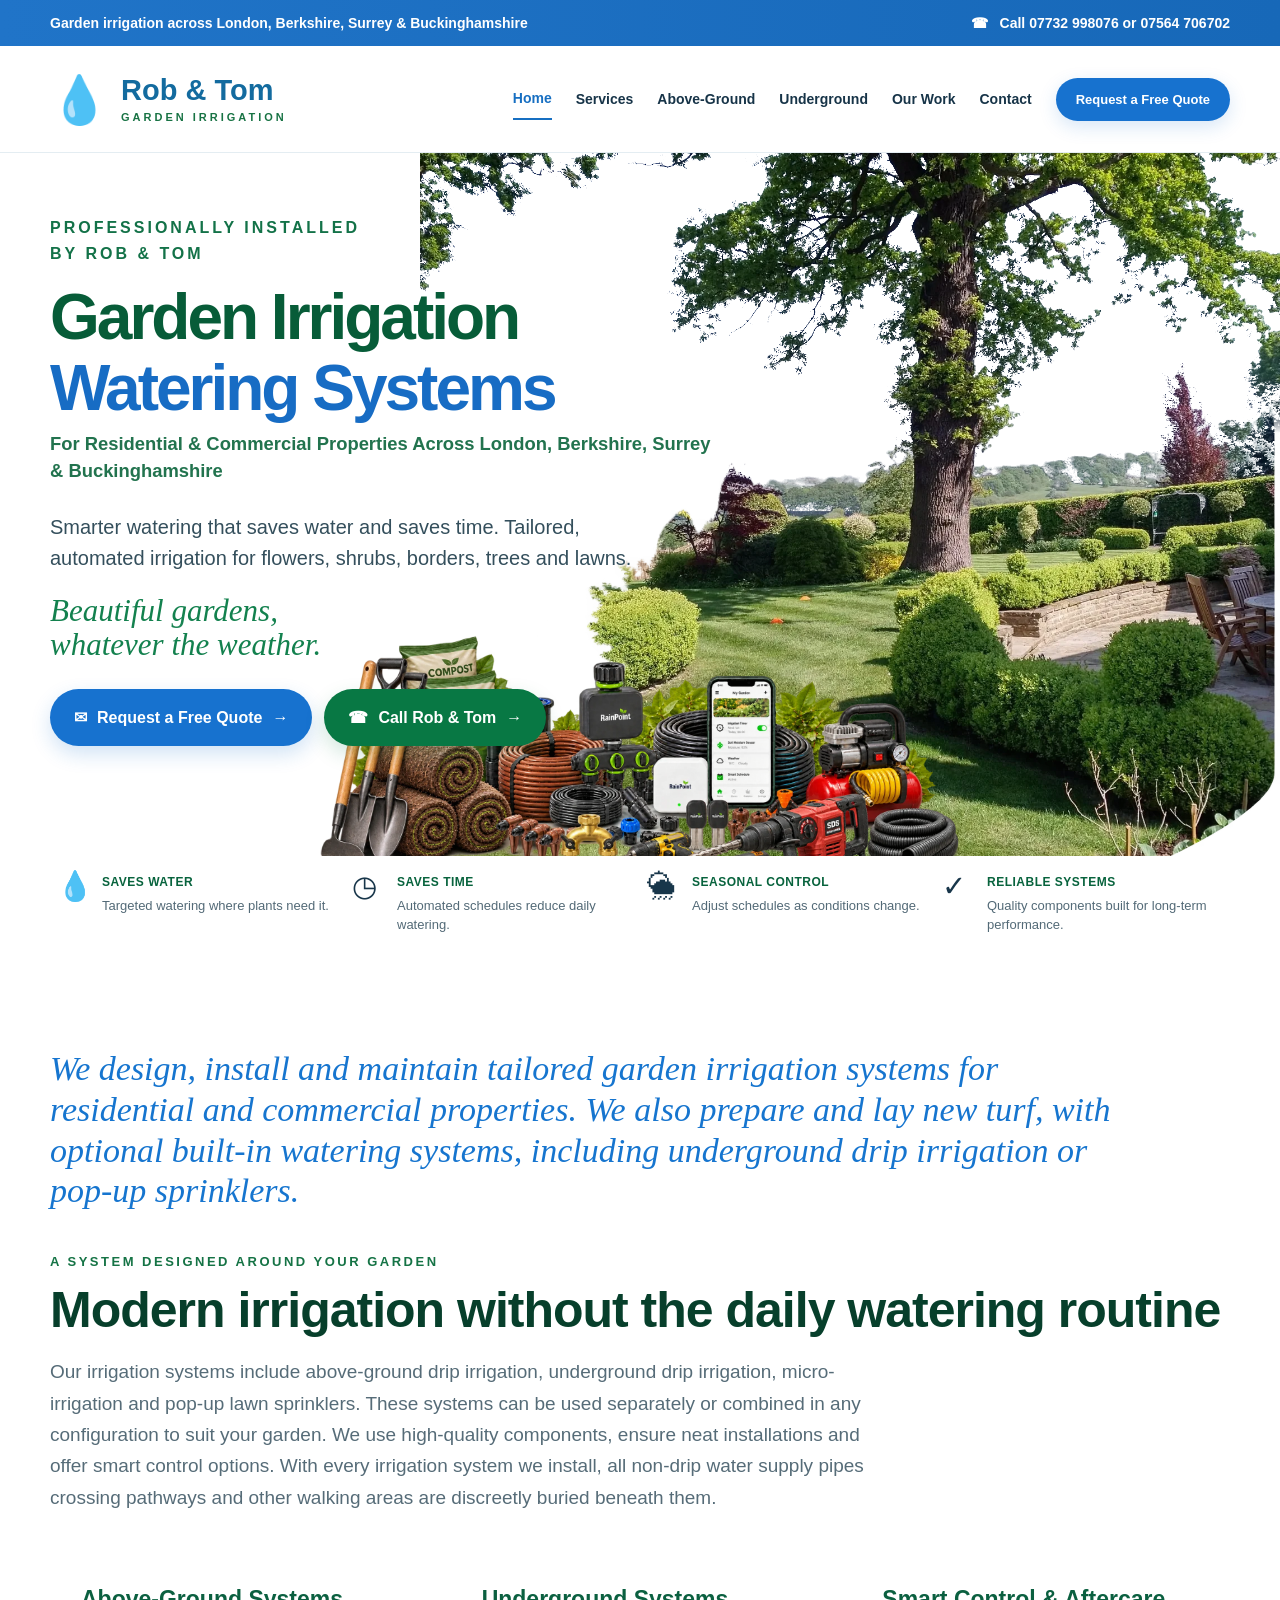
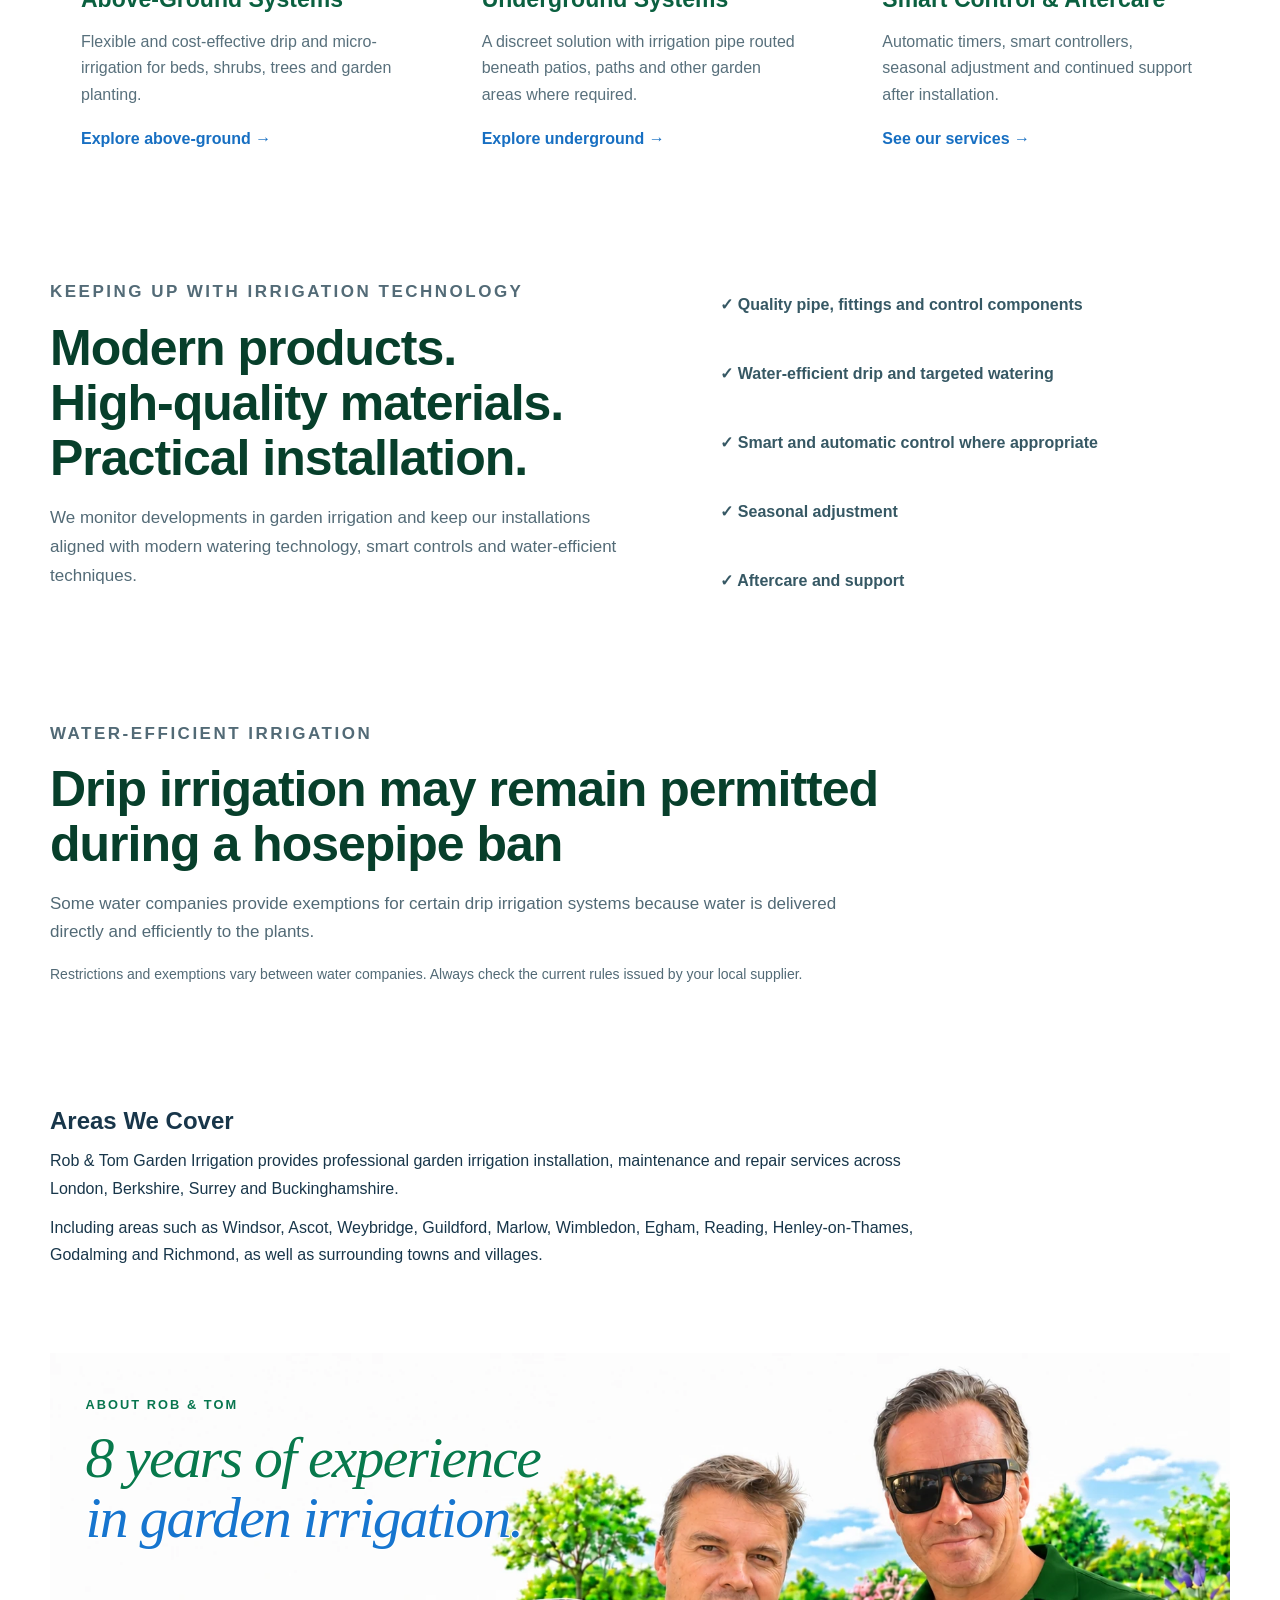
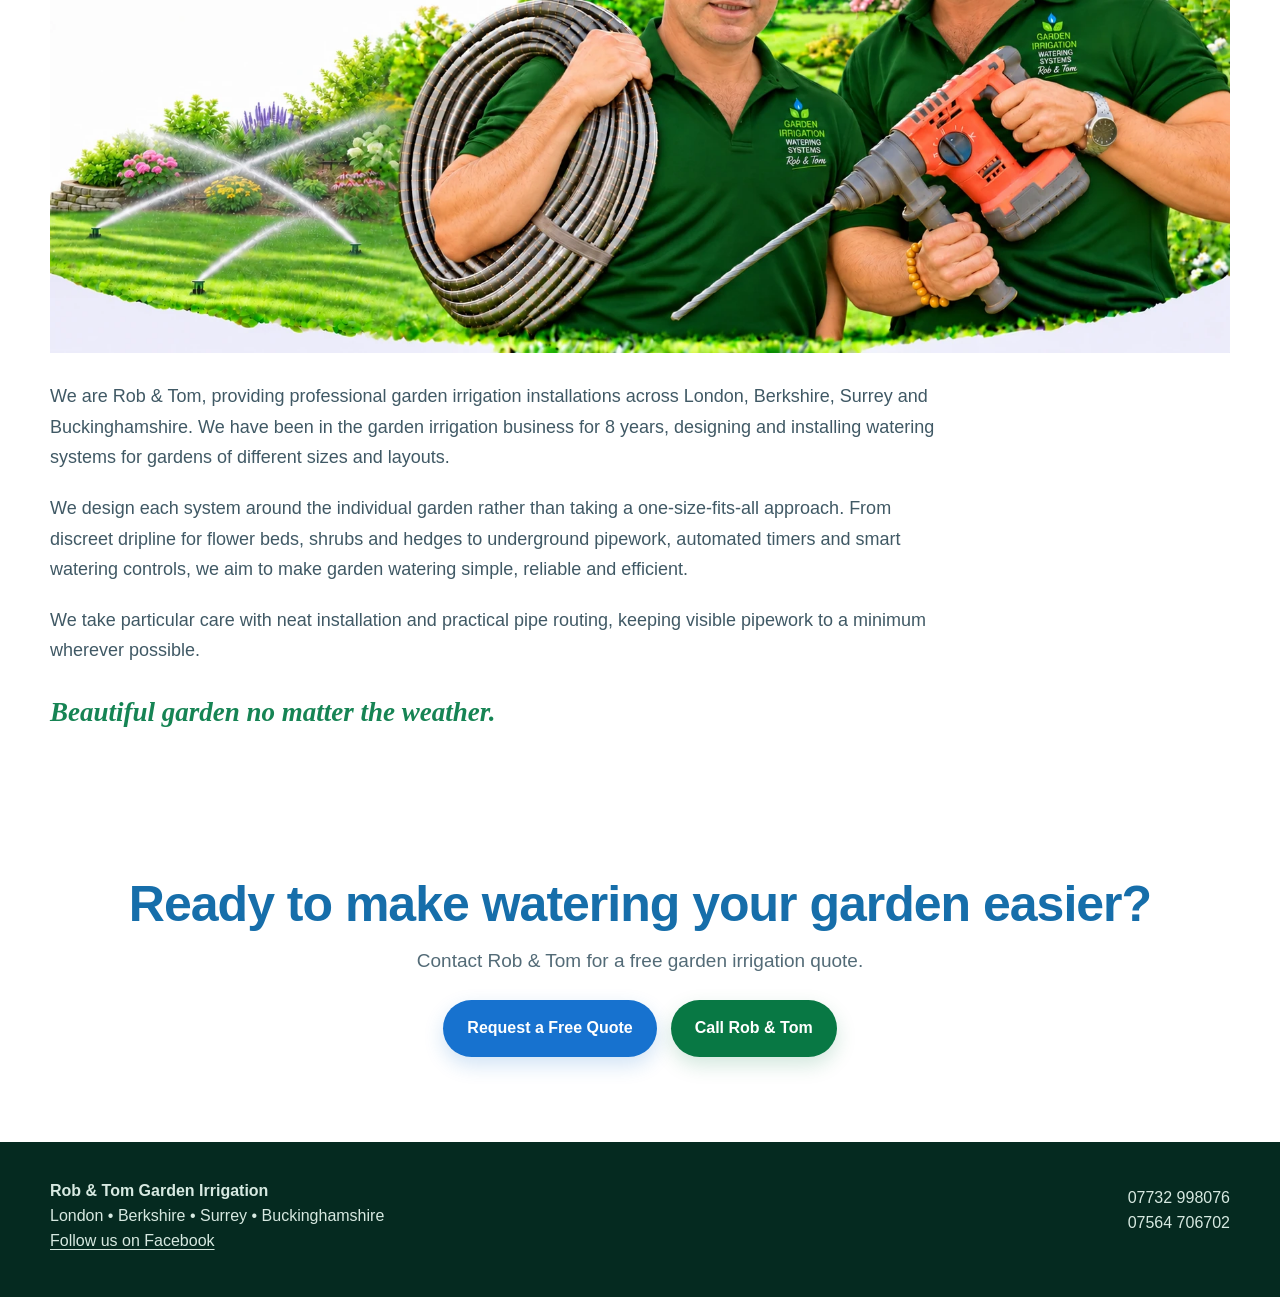
==== index.html @ c5598f93 "Replace homepage equipment with turf and tools foreground; size for mobile landscape" ====
<!doctype html>
<html lang="en">

<head>
  <meta charset="utf-8">

  <meta name="viewport"
        content="width=device-width, initial-scale=1">

  <title>
    Rob & Tom Garden Irrigation | London, Berkshire, Surrey & Buckinghamshire
  </title>

  <meta name="description"
        content="Professional garden irrigation systems installed by Rob & Tom across London, Berkshire, Surrey and Buckinghamshire.">

  <link rel="stylesheet" href="styles.css?v=2">
<style>
/* Homepage additions. */
.hero-service-area{color:#22734e;font-size:clamp(.95rem,1.65vw,1.15rem);line-height:1.5;font-weight:650;max-width:690px;margin:10px 0 20px;}
.what-we-do{margin:28px 0 35px;padding:24px 28px;border-radius:16px;background:#f1f8f5;}
.what-we-do h2{font-size:clamp(1.45rem,2.5vw,1.9rem);margin:0 0 10px;}
.what-we-do p{line-height:1.7;margin:0;max-width:850px;}
.areas-we-cover{padding:45px 0;background:#f2f8f6;}
.areas-we-cover h2{margin:0 0 12px;}
.areas-we-cover p{max-width:900px;line-height:1.7;margin:0;}
@media(max-width:700px){.hero-service-area{font-size:.96rem}.what-we-do{padding:20px}.areas-we-cover{padding:32px 0}}

/* Team illustration: match the Services and Underground heading treatment. */
.about-home .about-home-inner { max-width:1180px; }
.about-home-art { position:relative; margin-bottom:28px; }
.about-home-art > img { width:100%; height:auto; display:block; }
.about-home-art .about-home-heading { position:absolute; z-index:1; top:7%; left:3%; width:57%; margin:0; }
.about-home-art .eyebrow { display:block; font-size:clamp(.65rem,1vw,.85rem); letter-spacing:.16em; margin-bottom:12px; }
.about-home-art h2 { font-family:Georgia,'Times New Roman',serif; font-style:italic; font-weight:500; font-size:clamp(30px,4.5vw,60px); line-height:1.05; letter-spacing:-.03em; }
.about-home-art h2 span { display:block; -webkit-text-stroke:2px #fff; paint-order:stroke fill; text-shadow:0 0 3px #fff,0 0 10px #fff,0 0 20px rgba(255,255,255,.98); }
.about-home-art h2 span:nth-child(odd) { color:#08794c; }
.about-home-art h2 span:nth-child(even) { color:#1675cf; }
.about-home-art .eyebrow { text-shadow:0 0 4px #fff,0 0 10px #fff; }
@media(max-width:700px) {
  .about-home-art { margin-inline:-8px; margin-bottom:22px; }
  .about-home-art .about-home-heading { top:6%; left:3%; width:65%; }
  .about-home-art .eyebrow { font-size:clamp(.5rem,1.8vw,.7rem); letter-spacing:.12em; margin-bottom:6px; }
  .about-home-art h2 { font-size:clamp(22px,5.7vw,40px); line-height:1.03; }
  .about-home-art h2 span { -webkit-text-stroke:2px #fff; text-shadow:0 0 3px #fff,0 0 8px #fff,0 0 14px #fff; }
}
</style>
<link rel="stylesheet" href="section-cleanup.css?v=20261116">
<link rel="stylesheet" href="homepage-tree-hero.css?v=20261119-equipment">
</head>


<body>


<!-- TOP CONTACT BAR -->

<div class="topbar">
  <div class="wrap topbar-inner">

    <span>
      Garden irrigation across London, Berkshire, Surrey &amp; Buckinghamshire
    </span>

    <span>
      ☎ &nbsp; Call 07732 998076 or 07564 706702
    </span>

  </div>
</div>



<!-- HEADER / NAVIGATION -->

<header class="site-header">

  <div class="wrap nav">

    <a class="brand" href="index.html">

      <span class="brand-drop">💧</span>

      <span class="brand-text">
        <strong>Rob &amp; Tom</strong>
        <small>GARDEN IRRIGATION</small>
      </span>

    </a>


    <nav class="main-nav">

      <button class="menu-btn"
              aria-label="Open menu"
              aria-expanded="false">
        ☰
      </button>


      <ul class="nav-links">

        <li>
          <a class="active" href="index.html">
            Home
          </a>
        </li>

        <li>
          <a href="services.html">
            Services
          </a>
        </li>

        <li>
          <a href="above-ground.html">
            Above-Ground
          </a>
        </li>

        <li>
          <a href="underground.html">
            Underground
          </a>
        </li>

        <li>
          <a href="our-work.html">
  Our Work
</a>
        </li>

        <li>
          <a href="contact.html">
            Contact
          </a>
        </li>

      </ul>

    </nav>


    <a class="btn header-quote"
       href="contact.html">
      Request a Free Quote
    </a>

  </div>

</header>



<main>


<!-- NEW HOMEPAGE HERO -->

<section class="hero">


  

  <div class="wrap hero-layout">


    <!-- HERO TEXT -->

    <div class="hero-content">

      <p class="eyebrow">
        PROFESSIONALLY INSTALLED<br>
        BY ROB &amp; TOM
      </p>


      <h1>
        <span class="hero-green">
          Garden Irrigation
        </span>

        <span class="hero-blue">
          Watering Systems
        </span>
      </h1>


      <p class="hero-service-area">For Residential &amp; Commercial Properties Across London, Berkshire, Surrey &amp; Buckinghamshire</p>

      <p class="hero-description">
        Smarter watering that saves water and saves time.
        Tailored, automated irrigation for flowers, shrubs,
        borders, trees and lawns.
      </p>


      <p class="hero-script">
        Beautiful gardens,<br class="mobile-break">
        whatever the weather.
      </p>


      <div class="hero-actions">

        <a class="btn btn-primary"
           href="contact.html">

          <span>✉</span>
          Request a Free Quote
          <span>→</span>

        </a>


        <a class="btn btn-call"
           href="tel:+447732998076">

          <span>☎</span>
          Call Rob &amp; Tom
          <span>→</span>

        </a>

      </div>

    </div>






  </div>



  <div class="hero-garden" aria-hidden="true"></div>

  <div class="hero-equipment" aria-hidden="true">
    <img src="images/homepage-equipment-turf-tools-v1.webp" width="1800" height="720" alt="" decoding="async">
  </div>

  <!-- BENEFITS -->

  <div class="wrap benefits-panel">


    <div class="benefit">

      <div class="benefit-icon">
        💧
      </div>

      <div>
        <strong>SAVES WATER</strong>
        <p>
          Targeted watering where plants need it.
        </p>
      </div>

    </div>



    <div class="benefit">

      <div class="benefit-icon">
        ◷
      </div>

      <div>
        <strong>SAVES TIME</strong>
        <p>
          Automated schedules reduce daily watering.
        </p>
      </div>

    </div>



    <div class="benefit">

      <div class="benefit-icon">
        🌦
      </div>

      <div>
        <strong>SEASONAL CONTROL</strong>
        <p>
          Adjust schedules as conditions change.
        </p>
      </div>

    </div>



    <div class="benefit">

      <div class="benefit-icon">
        ✓
      </div>

      <div>
        <strong>RELIABLE SYSTEMS</strong>
        <p>
          Quality components built for long-term performance.
        </p>
      </div>

    </div>


  </div>

</section>



<!-- INTRODUCTION -->

<section class="intro-section">

  <div class="wrap">
    <p class="intro-statement">We design, install and maintain tailored garden irrigation systems for residential and commercial properties. We also prepare and lay new turf, with optional built-in watering systems, including underground drip irrigation or pop-up sprinklers.</p>

    <p class="section-label">
      A SYSTEM DESIGNED AROUND YOUR GARDEN
    </p>

    <h2>
      Modern irrigation without the daily watering routine
    </h2>

    <p class="section-lead">Our irrigation systems include above-ground drip irrigation, underground drip irrigation, micro-irrigation and pop-up lawn sprinklers. These systems can be used separately or combined in any configuration to suit your garden. We use high-quality components, ensure neat installations and offer smart control options. With every irrigation system we install, all non-drip water supply pipes crossing pathways and other walking areas are discreetly buried beneath them.</p>

    <div class="service-cards">


      <article class="service-card">

        <h3>
          Above-Ground Systems
        </h3>

        <p>
          Flexible and cost-effective drip and
          micro-irrigation for beds, shrubs, trees
          and garden planting.
        </p>

        <a href="above-ground.html">
          Explore above-ground →
        </a>

      </article>



      <article class="service-card">

        <h3>
          Underground Systems
        </h3>

        <p>
          A discreet solution with irrigation pipe
          routed beneath patios, paths and other
          garden areas where required.
        </p>

        <a href="underground.html">
          Explore underground →
        </a>

      </article>



      <article class="service-card">

        <h3>
          Smart Control &amp; Aftercare
        </h3>

        <p>
          Automatic timers, smart controllers,
          seasonal adjustment and continued support
          after installation.
        </p>

        <a href="services.html">
          See our services →
        </a>

      </article>

    </div>

  </div>

</section>



<!-- TECHNOLOGY SECTION -->

<section class="technology-section">

  <div class="wrap technology-grid">


    <div>

      <p class="section-label">
        KEEPING UP WITH IRRIGATION TECHNOLOGY
      </p>

      <h2>
        Modern products.<br>
        High-quality materials.<br>
        Practical installation.
      </h2>

      <p>
        We monitor developments in garden irrigation
        and keep our installations aligned with modern
        watering technology, smart controls and
        water-efficient techniques.
      </p>

    </div>



    <ul class="feature-list">

      <li>
        ✓ Quality pipe, fittings and control components
      </li>

      <li>
        ✓ Water-efficient drip and targeted watering
      </li>

      <li>
        ✓ Smart and automatic control where appropriate
      </li>

      <li>
        ✓ Seasonal adjustment
      </li>

      <li>
        ✓ Aftercare and support
      </li>

    </ul>


  </div>

</section>



<!-- HOSEPIPE BAN -->

<section class="hosepipe-section">

  <div class="wrap hosepipe-box">

    <div>

      <p class="section-label">
        WATER-EFFICIENT IRRIGATION
      </p>

      <h2>
        Drip irrigation may remain permitted during
        a hosepipe ban
      </h2>

      <p>
        Some water companies provide exemptions for
        certain drip irrigation systems because water
        is delivered directly and efficiently to the
        plants.
      </p>

      <p class="small-note">
        Restrictions and exemptions vary between water
        companies. Always check the current rules issued
        by your local supplier.
      </p>

    </div>

  </div>

</section>

<section class="areas-we-cover" aria-labelledby="areas-title">
  <div class="wrap">
    <h2 id="areas-title">Areas We Cover</h2>
    <p>Rob &amp; Tom Garden Irrigation provides professional garden irrigation installation, maintenance and repair services across London, Berkshire, Surrey and Buckinghamshire.</p>
    <p>Including areas such as Windsor, Ascot, Weybridge, Guildford, Marlow, Wimbledon, Egham, Reading, Henley-on-Thames, Godalming and Richmond, as well as surrounding towns and villages.</p>
  </div>
</section>

<!-- ABOUT ROB & TOM -->

<section class="about-home">
  <div class="wrap about-home-inner">

    <div class="about-home-art">
      <img src="images/rob-tom-about.webp" width="1758" height="894"
           alt="Illustration of Rob and Tom with garden irrigation pipe and tools"
           loading="lazy" decoding="async">
      <div class="about-home-heading">
        <span class="eyebrow">ABOUT ROB &amp; TOM</span>
        <h2><span>8 years of experience</span> <span>in garden irrigation.</span></h2>
      </div>
    </div>

    <div class="about-home-text">
      <p>
        We are Rob &amp; Tom, providing professional garden irrigation
        installations across London, Berkshire, Surrey and Buckinghamshire. We have been
        in the garden irrigation business for 8 years, designing and
        installing watering systems for gardens of different sizes
        and layouts.
      </p>

      <p>
        We design each system around the individual garden rather than
        taking a one-size-fits-all approach. From discreet dripline for
        flower beds, shrubs and hedges to underground pipework,
        automated timers and smart watering controls, we aim to make
        garden watering simple, reliable and efficient.
      </p>

      <p>
        We take particular care with neat installation and practical
        pipe routing, keeping visible pipework to a minimum wherever
        possible.
      </p>

      <strong class="about-home-tagline">
        Beautiful garden no matter the weather.
      </strong>
    </div>

  </div>
</section>



<!-- FINAL CTA -->

<section class="final-cta">

  <div class="wrap">

    <h2>
      Ready to make watering your garden easier?
    </h2>

    <p>
      Contact Rob &amp; Tom for a free garden irrigation quote.
    </p>


    <div class="final-actions">

      <a class="btn btn-primary"
         href="contact.html">
        Request a Free Quote
      </a>

      <a class="btn btn-call"
         href="tel:+447732998076">
        Call Rob &amp; Tom
      </a>

    </div>

  </div>

</section>


</main>



<!-- FOOTER -->

<footer>

  <div class="wrap footer-inner">

    <div>
      <strong>
        Rob &amp; Tom Garden Irrigation
      </strong>

      <p>
        London • Berkshire • Surrey • Buckinghamshire
      </p>
<p><a class="footer-social-link" href="https://www.facebook.com/profile.php?id=61596639961251" target="_blank" rel="noopener noreferrer">Follow us on Facebook</a></p>
    </div>


    <div>
      <p>
        07732 998076
      </p>

      <p>
        07564 706702
      </p>
    </div>

  </div>

</footer>



<!-- MOBILE MENU -->

<script>

  const menuButton =
    document.querySelector(".menu-btn");

  const navLinks =
    document.querySelector(".nav-links");


  if (menuButton && navLinks) {

    menuButton.addEventListener("click", function () {

      navLinks.classList.toggle("open");

      const expanded =
        menuButton.getAttribute("aria-expanded") === "true";

      menuButton.setAttribute(
        "aria-expanded",
        String(!expanded)
      );

    });

  }

</script>


</body>
  </html>
---- styles.css ----
/* =========================================================
   ROB & TOM GARDEN IRRIGATION
   Homepage styles
   Matched to the new index.html
   ========================================================= */


/* ---------- BASIC RESET ---------- */

* {
  box-sizing: border-box;
}

html {
  scroll-behavior: smooth;
}

body {
  margin: 0;
  font-family: Arial, Helvetica, sans-serif;
  color: #18364a;
  background: #ffffff;
}

img {
  display: block;
  max-width: 100%;
}

a {
  color: inherit;
  text-decoration: none;
}

.wrap {
  width: min(1180px, calc(100% - 40px));
  margin: 0 auto;
}


/* =========================================================
   TOP BAR
   ========================================================= */

.topbar {
  background: linear-gradient(90deg, #2074c8, #1768b8);
  color: #ffffff;
}

.topbar-inner {
  min-height: 46px;
  display: flex;
  justify-content: space-between;
  align-items: center;
  gap: 24px;
  font-size: 14px;
  font-weight: 600;
}


/* =========================================================
   HEADER
   ========================================================= */

.site-header {
  position: relative;
  z-index: 50;
  background: rgba(255, 255, 255, 0.98);
  border-bottom: 1px solid #e4edf2;
}

.nav {
  min-height: 106px;
  display: flex;
  align-items: center;
  gap: 24px;
}

.brand {
  display: flex;
  align-items: center;
  gap: 12px;
  flex-shrink: 0;
}

.brand-drop {
  font-size: 47px;
  line-height: 1;
}

.brand-text {
  display: flex;
  flex-direction: column;
}

.brand-text strong {
  color: #136b9f;
  font-size: 29px;
  line-height: 1;
}

.brand-text small {
  margin-top: 6px;
  color: #187344;
  font-size: 11px;
  font-weight: 800;
  letter-spacing: 3px;
}

.main-nav {
  margin-left: auto;
}

.nav-links {
  display: flex;
  align-items: center;
  gap: 24px;
  list-style: none;
  margin: 0;
  padding: 0;
}

.nav-links a {
  display: block;
  padding: 12px 0;
  color: #173448;
  font-size: 14px;
  font-weight: 600;
}

.nav-links a:hover,
.nav-links a.active {
  color: #176fc2;
}

.nav-links a.active {
  border-bottom: 2px solid #176fc2;
}

.menu-btn {
  display: none;
  border: 0;
  padding: 8px;
  background: transparent;
  color: #166ca0;
  font-size: 32px;
  cursor: pointer;
}


/* =========================================================
   BUTTONS
   ========================================================= */

.btn {
  display: inline-flex;
  align-items: center;
  justify-content: center;
  gap: 10px;

  border-radius: 999px;

  font-weight: 800;
  text-align: center;

  transition:
    transform 0.18s ease,
    box-shadow 0.18s ease;
}

.btn:hover {
  transform: translateY(-1px);
}

.header-quote {
  flex-shrink: 0;
  padding: 14px 20px;

  background: #1772cf;
  color: white;

  font-size: 13px;

  box-shadow: 0 6px 18px rgba(23, 114, 207, 0.17);
}

.btn-primary {
  min-height: 57px;
  padding: 0 24px;

  background: #1772cf;
  color: #ffffff;

  font-size: 16px;

  box-shadow: 0 8px 20px rgba(23, 114, 207, 0.2);
}

.btn-call {
  min-height: 57px;
  padding: 0 24px;

  background: #087844;
  color: #ffffff;

  font-size: 16px;

  box-shadow: 0 8px 20px rgba(8, 120, 68, 0.18);
}


/* =========================================================
   HERO
   ========================================================= */

.hero {
  position: relative;
  overflow: hidden;

  min-height: 720px;

  background: #ffffff;
}


/*
   Garden image.

   The page still works before hero-garden.png is uploaded.
   Until then you will simply see the light fallback background.
*/

   .hero-equipment {
  position: absolute;
  left: 3%;
  bottom: 18px;
  width: min(42vw, 620px);
  height: auto;
  z-index: 4;
  object-fit: contain;
  pointer-events: none;
}
.hero-garden {
  position: absolute;

  top: 0;
  right: 0;
  bottom: 0;
  left: 41%;

  z-index: 0;

  background-color: #edf7f1;

  background-image:
    linear-gradient(
      90deg,
      #ffffff 0%,
      rgba(255,255,255,0.97) 6%,
      rgba(255,255,255,0.78) 18%,
      rgba(255,255,255,0.28) 35%,
      rgba(255,255,255,0) 54%
    ),
    url("%20hero-garden.png");
  background-size: cover;
  background-position: center;
  background-repeat: no-repeat;
}


/*
   A soft white fade behind the text.
   This keeps the words readable without making
   the garden look like a rectangular photograph.
*/

.hero::after {
  content: "";

  position: absolute;
  inset: 0;

  z-index: 1;

  pointer-events: none;

  background:
    linear-gradient(
      90deg,
      #ffffff 0%,
      #ffffff 34%,
      rgba(255,255,255,0.94) 42%,
      rgba(255,255,255,0.56) 53%,
      rgba(255,255,255,0) 69%
    );
}

.hero-layout {
  position: relative;
  z-index: 3;

  min-height: 625px;

  display: flex;
  align-items: flex-start;

  padding-top: 62px;
  padding-bottom: 165px;
}

.hero-content {
  width: 56%;
  max-width: 675px;
}

.eyebrow {
  margin: 0 0 20px;

  color: #137248;

  font-size: 16px;
  line-height: 1.6;
  font-weight: 800;

  letter-spacing: 3px;
}

.hero h1 {
  margin: 0;

  font-size: clamp(52px, 5vw, 76px);
  line-height: 0.98;

  letter-spacing: -3px;
}

.hero h1 span {
  display: block;
}

.hero-green {
  color: #075c38;
}

.hero-blue {
  margin-top: 8px;
  color: #176cc4;
}

.hero-description {
  max-width: 590px;

  margin: 27px 0 0;

  color: #345367;

  font-size: 20px;
  line-height: 1.55;
}

.hero-script {
  margin: 20px 0 0;

  color: #13814e;

  font-family: Georgia, "Times New Roman", serif;
  font-style: italic;

  font-size: 31px;
  line-height: 1.1;
}

.hero-actions {
  display: flex;
  flex-wrap: wrap;

  gap: 12px;

  margin-top: 27px;
}


/* =========================================================
   IRRIGATION EQUIPMENT
   ========================================================= */

/*
   The index already contains the correct image position.

   It is deliberately hidden until we add the real
   hero-equipment.png file in the next step.

   This prevents a broken-image symbol appearing now.
*/

.hero-equipment {
    display: block;
    position: absolute;
    z-index: 4;
    left: 3%;
    bottom: 18px;
    width: min(42vw, 620px);
}

.hero-equipment img {
    display: block;
    width: 100%;
    height: auto;
}


/* =========================================================
   BENEFITS PANEL
   ========================================================= */

.benefits-panel {
  position: absolute;

  z-index: 8;

  left: 50%;
  bottom: 24px;

  transform: translateX(-50%);

  display: grid;
  grid-template-columns: repeat(4, 1fr);

  background: rgba(255, 255, 255, 0.97);

  border: 1px solid rgba(215, 229, 236, 0.95);
  border-radius: 23px;

  box-shadow: 0 15px 42px rgba(29, 65, 79, 0.15);

  padding: 22px 15px;
}

.benefit {
  display: flex;
  align-items: flex-start;
  gap: 12px;

  min-width: 0;

  padding: 9px 18px;

  border-right: 1px solid #dce8ed;
}

.benefit:last-child {
  border-right: none;
}

.benefit-icon {
  flex-shrink: 0;

  width: 38px;

  font-size: 29px;
  line-height: 1;
}

.benefit strong {
  color: #08633d;

  font-size: 12px;

  letter-spacing: 0.5px;
}

.benefit p {
  margin: 7px 0 0;

  color: #536a77;

  font-size: 13px;
  line-height: 1.45;
}


/* =========================================================
   INTRO SECTION
   ========================================================= */

.intro-section {
  padding: 90px 0;
}

.section-label {
  margin: 0;

  color: #157345;

  font-size: 13px;
  font-weight: 800;

  letter-spacing: 2.5px;
}

.intro-section h2,
.technology-section h2,
.hosepipe-section h2,
.final-cta h2 {
  margin: 14px 0 18px;

  color: #073f2b;

  font-size: clamp(35px, 4vw, 50px);
  line-height: 1.1;

  letter-spacing: -1px;
}

.section-lead {
  max-width: 850px;

  margin: 0;

  color: #566c78;

  font-size: 19px;
  line-height: 1.65;
}


/* =========================================================
   SERVICE CARDS
   ========================================================= */

.service-cards {
  display: grid;
  grid-template-columns: repeat(3, 1fr);

  gap: 22px;

  margin-top: 42px;
}

.service-card {
  padding: 30px;

  background: #f5fafb;

  border: 1px solid #e1ecef;
  border-radius: 21px;
}

.service-card h3 {
  margin: 0 0 16px;

  color: #0b6040;

  font-size: 23px;
}

.service-card p {
  margin: 0;

  color: #58707c;

  font-size: 16px;
  line-height: 1.65;
}

.service-card a {
  display: inline-block;

  margin-top: 22px;

  color: #176fc2;

  font-weight: 800;
}


/* =========================================================
   TECHNOLOGY SECTION
   ========================================================= */

.technology-section {
  padding: 90px 0;

  background: #eef8f4;
}

.technology-grid {
  display: grid;
  grid-template-columns: 1.05fr 0.95fr;

  gap: 65px;

  align-items: center;
}

.technology-section p {
  color: #536b77;

  font-size: 17px;
  line-height: 1.7;
}

.feature-list {
  display: grid;
  gap: 14px;

  list-style: none;

  margin: 0;
  padding: 0;
}

.feature-list li {
  padding: 18px 20px;

  background: #ffffff;

  border-radius: 15px;

  color: #365864;

  font-weight: 700;

  box-shadow: 0 6px 20px rgba(26, 68, 74, 0.06);
}


/* =========================================================
   HOSEPIPE SECTION
   ========================================================= */

.hosepipe-section {
  padding: 82px 0;
}

.hosepipe-box {
  padding: 52px;

  background:
    linear-gradient(
      135deg,
      #e9f7ff,
      #f1fbf5
    );

  border-radius: 27px;
}

.hosepipe-box > div {
  max-width: 830px;
}

.hosepipe-box p {
  color: #526a76;

  font-size: 17px;
  line-height: 1.65;
}

.small-note {
  font-size: 14px !important;
}


/* =========================================================
   FINAL CTA
   ========================================================= */

.final-cta {
  padding: 85px 0;

  background: #073d2a;

  color: #ffffff;

  text-align: center;
}

.final-cta h2 {
  color: #ffffff;
}

.final-cta p {
  margin: 0;

  color: #d6e9e0;

  font-size: 19px;
}

.final-actions {
  display: flex;
  justify-content: center;
  flex-wrap: wrap;

  gap: 14px;

  margin-top: 28px;
}


/* =========================================================
   FOOTER
   ========================================================= */

footer {
  padding: 40px 0;

  background: #052a20;

  color: #d7e9e1;
}

.footer-inner {
  display: flex;
  justify-content: space-between;

  gap: 30px;
}

footer p {
  margin: 7px 0;
}

footer .footer-social-link {
  text-decoration: underline;
  text-underline-offset: 3px;
}

footer .footer-social-link:focus-visible {
  outline: 2px solid currentColor;
  outline-offset: 3px;
}


/* =========================================================
   TABLET / MOBILE
   ========================================================= */

@media (max-width: 900px) {

  .wrap {
    width: calc(100% - 30px);
  }


  /* HEADER */

  .topbar {
    display: none;
  }

  .nav {
    min-height: 104px;
  }

  .brand-drop {
    font-size: 42px;
  }

  .brand-text strong {
    font-size: 26px;
  }

  .brand-text small {
    font-size: 9px;
    letter-spacing: 2.5px;
  }

  .header-quote {
    display: none;
  }

  .menu-btn {
    display: block;
  }

  .main-nav {
    margin-left: auto;
  }

  .nav-links {
    display: none;

    position: absolute;

    top: 104px;
    left: 0;
    right: 0;

    z-index: 100;

    flex-direction: column;
    align-items: stretch;

    gap: 0;

    padding: 15px 24px 25px;

    background: #ffffff;

    border-top: 1px solid #e8eef1;

    box-shadow: 0 12px 25px rgba(18, 52, 66, 0.12);
  }

  .nav-links.open {
    display: flex;
  }

  .nav-links a {
    padding: 14px 4px;

    font-size: 17px;

    border-bottom: 1px solid #edf2f4;
  }


  /* =======================================================
     MOBILE HERO

     Important:
     hero-garden stays ABSOLUTE.

     Therefore it cannot jump above the text even though
     the garden div comes before the text in index.html.
     ======================================================= */

  .hero {
    min-height: 900px;

    background: #ffffff;
  }

  .hero-garden {
    position: absolute;

    top: 400px;
    right: 0;
    bottom: 0;
    left: 0;

    min-height: 500px;

    background-image:
      linear-gradient(
        180deg,
        #ffffff 0%,
        rgba(255,255,255,0.94) 8%,
        rgba(255,255,255,0.58) 20%,
        rgba(255,255,255,0.08) 42%,
        rgba(255,255,255,0) 58%
      ),
      url("%20hero-garden.png");

    background-size: cover;
    background-position: center;
  }

  .hero::after {
    background:
      linear-gradient(
        180deg,
        #ffffff 0%,
        #ffffff 42%,
        rgba(255,255,255,0.96) 48%,
        rgba(255,255,255,0.48) 61%,
        rgba(255,255,255,0) 75%
      );
  }

  .hero-layout {
    min-height: 760px;

    display: block;

    padding-top: 45px;
    padding-bottom: 240px;
  }

  .hero-content {
    width: 100%;
    max-width: 640px;
  }

  .eyebrow {
    margin-bottom: 18px;

    font-size: 14px;
    line-height: 1.55;

    letter-spacing: 2.4px;
  }

  .hero h1 {
    max-width: 650px;

    font-size: clamp(48px, 10vw, 67px);

    line-height: 0.98;

    letter-spacing: -2px;
  }

  .hero-blue {
    margin-top: 8px;
  }

  .hero-description {
    max-width: 610px;

    margin-top: 24px;

    font-size: 19px;
    line-height: 1.55;
  }

  .hero-script {
    margin-top: 20px;

    font-size: 32px;
  }

  .hero-actions {
    display: grid;
    grid-template-columns: 1fr 1fr;

    max-width: 610px;

    gap: 11px;

    margin-top: 26px;
  }

  .hero-actions .btn {
    min-height: 58px;

    padding-left: 16px;
    padding-right: 16px;

    font-size: 15px;
  }


  /* BENEFITS */

  .benefits-panel {
    bottom: 18px;

    grid-template-columns: 1fr 1fr;

    padding: 15px;

    border-radius: 20px;
  }

  .benefit {
    padding: 15px 12px;

    border-right: none;
    border-bottom: 1px solid #e0e9ed;
  }

  .benefit:nth-child(odd) {
    border-right: 1px solid #e0e9ed;
  }

  .benefit:nth-last-child(-n + 2) {
    border-bottom: none;
  }


  /* LOWER PAGE */

  .service-cards {
    grid-template-columns: 1fr;
  }

  .technology-grid {
    grid-template-columns: 1fr;

    gap: 35px;
  }

  .footer-inner {
    flex-direction: column;
  }
}


/* =========================================================
   SMALL PHONES
   ========================================================= */

@media (max-width: 560px) {

  .wrap {
    width: calc(100% - 28px);
  }


  /* HEADER */

  .nav {
    min-height: 98px;
  }

  .brand {
    gap: 8px;
  }

  .brand-drop {
    font-size: 38px;
  }

  .brand-text strong {
    font-size: 24px;
  }

  .brand-text small {
    margin-top: 5px;

    font-size: 8px;
    letter-spacing: 2.2px;
  }

  .menu-btn {
    font-size: 30px;
  }

  .nav-links {
    top: 98px;
  }


  /* HERO */

  .hero {
    min-height: 1030px;
  }

  .hero-garden {
    top: 570px;

    min-height: 460px;

    background-position: 60% center;
  }

  .hero::after {
    background:
      linear-gradient(
        180deg,
        #ffffff 0%,
        #ffffff 52%,
        rgba(255,255,255,0.9) 58%,
        rgba(255,255,255,0.36) 70%,
        rgba(255,255,255,0) 82%
      );
  }

  .hero-layout {
    min-height: 860px;

    padding-top: 38px;
    padding-bottom: 270px;
  }

  .eyebrow {
    font-size: 13px;

    letter-spacing: 2px;
  }

  .hero h1 {
    font-size: clamp(43px, 12vw, 56px);

    letter-spacing: -1.8px;
  }

  .hero-description {
    margin-top: 22px;

    font-size: 18px;
    line-height: 1.55;
  }

  .hero-script {
    margin-top: 19px;

    font-size: 30px;
  }

  .hero-actions {
    grid-template-columns: 1fr;

    gap: 10px;

    margin-top: 24px;
  }

  .hero-actions .btn {
    width: 100%;

    min-height: 59px;

    font-size: 16px;
  }


  /* BENEFITS */

  .benefits-panel {
    bottom: 14px;

    grid-template-columns: 1fr 1fr;

    padding: 10px;
  }

  .benefit {
    display: block;

    padding: 12px 9px;
  }

  .benefit-icon {
    margin-bottom: 8px;

    font-size: 25px;
  }

  .benefit strong {
    font-size: 11px;
  }

  .benefit p {
    margin-top: 5px;

    font-size: 12px;
    line-height: 1.4;
  }


  /* LOWER SECTIONS */

  .intro-section,
  .technology-section,
  .hosepipe-section,
  .final-cta {
    padding-top: 62px;
    padding-bottom: 62px;
  }

  .intro-section h2,
  .technology-section h2,
  .hosepipe-section h2,
  .final-cta h2 {
    font-size: 34px;
  }

  .section-lead {
    font-size: 18px;
  }

  .service-card {
    padding: 25px;
  }

  .hosepipe-box {
    padding: 28px 21px;
  }
  }
/* =========================================================
   FINAL HERO LAYOUT
   Uses the real hero-garden.png and Hero-equipment.png
   ========================================================= */

/* Garden */
.hero-garden {
    position: absolute !important;
    z-index: 0 !important;

    background-image: url("hero-garden.png") !important;
    background-size: contain !important;
    background-position: right center !important;
    background-repeat: no-repeat !important;
    background-color: transparent !important;
}

/* Keep text/buttons above both images */
.hero-content {
    position: relative;
    z-index: 5 !important;
}

.hero-actions {
    position: relative;
    z-index: 6 !important;
}

/* Equipment */
.hero-equipment {
    position: absolute !important;

    /* nearly same tablet size in both orientations */
    width: min(520px, 72vw) !important;

    left: 2% !important;
    bottom: 55px !important;

    /* behind the text/buttons, but above garden */
    z-index: 2 !important;

    pointer-events: none;
}

.hero-equipment img {
    width: 100% !important;
    height: auto !important;
    display: block;
}

/* No artificial white fade over the garden */
.hero::after {
    display: none !important;
}


/* =========================
   LANDSCAPE
   ========================= */
@media (orientation: landscape) {

    .hero-garden {
        top: 0 !important;
        right: 0 !important;
        bottom: 0 !important;

        /* allows garden to extend behind
           Irrigation / Watering Systems */
        left: 25% !important;
    }

    .hero-equipment {
        width: min(520px, 36vw) !important;
        left: 3% !important;
        bottom: 55px !important;
    }
}


/* =========================
   PORTRAIT
   ========================= */
@media (orientation: portrait) {

    .hero-garden {
        top: 430px !important;
        right: 0 !important;
        bottom: 0 !important;
        left: 0 !important;

        min-height: 520px !important;
        background-position: right center !important;
    }

    .hero-equipment {
        width: min(500px, 68vw) !important;
        left: 3% !important;
        bottom: 95px !important;
    }
}


/* Benefits panel */
.benefits-panel {
    bottom: -150px !important;
    transform: translateX(-50%) !important;
}

.hero {
    margin-bottom: 150px;
}
@media (orientation: portrait) {
    .hero-equipment {
        width: min(430px, 58vw) !important;
        left: 4% !important;
        bottom: 55px !important;
    }
}
@media (orientation: portrait) {

    .hero-actions {
        transform: translateY(45px) !important;
    }

    .hero-equipment {
        transform: translateY(45px) !important;
    }
}
/* PORTRAIT - move buttons + equipment further down */
@media (orientation: portrait) {

    .hero-actions {
        transform: translateY(100px) !important;
    }

    .hero-equipment {
        transform: translateY(120px) !important;
    }
}
/* PORTRAIT - equipment position only */
@media (orientation: portrait) {

    .hero-equipment {
        top: 820px !important;
        bottom: auto !important;
        transform: none !important;
    }

}
/* PORTRAIT - lower the information/benefits bar */
@media (orientation: portrait) {

    .benefits-panel {
        bottom: -230px !important;
    }

    .hero {
        margin-bottom: 230px !important;
    }
}
/* PORTRAIT - allow lower hero elements to remain visible */
@media (orientation: portrait) {

    .hero {
        overflow: visible !important;
        margin-bottom: 300px !important;
    }

}
/* PORTRAIT - move benefits panel lower */
@media (orientation: portrait) {
    .benefits-panel {
        bottom: -300px !important;
    }

    .hero {
        margin-bottom: 450px !important;
    }
}
/* LANDSCAPE - closer to preferred hero layout */
@media (orientation: landscape) {

    .hero-equipment {
        bottom: 35px !important;
        left: 3% !important;
        width: min(580px, 41vw) !important;
        z-index: 2 !important;
    }

    .benefits-panel {
        bottom: -40px !important;
        z-index: 8 !important;
    }

    .hero {
        margin-bottom: 90px !important;
        overflow: visible !important;
    }

    .hero-content {
        position: relative;
        z-index: 5 !important;
    }

    .hero h1 {
        text-shadow:
            0 0 10px rgba(255,255,255,0.95),
            0 0 18px rgba(255,255,255,0.85);
    }

    .hero-description {
        text-shadow:
            0 0 8px rgba(255,255,255,0.95),
            0 0 14px rgba(255,255,255,0.85);
    }
}
/* LANDSCAPE - small text readable without white rectangle */
@media (orientation: landscape) {

    .hero-description {
        position: relative;
        z-index: 6 !important;

        background: none !important;
        padding: 0 !important;

        color: #344f5c !important;

        text-shadow:
            -2px -2px 3px rgba(255,255,255,1),
             2px -2px 3px rgba(255,255,255,1),
            -2px  2px 3px rgba(255,255,255,1),
             2px  2px 3px rgba(255,255,255,1),
             0 0 9px rgba(255,255,255,1),
             0 0 16px rgba(255,255,255,0.95);
    }
}
/* =========================================
   SERVICE PAGE COMPARISON + QUOTE
   ========================================= */

.compare-mobile {
  display: none;
}

.compare {
  width: 100%;
  border-collapse: separate;
  border-spacing: 0;
  overflow: hidden;
  border-radius: 16px;
  background: #fff;
}

.compare th,
.compare td {
  padding: 16px 18px;
  text-align: left;
  border-bottom: 1px solid #dfe9ee;
}

.compare th {
  font-weight: 800;
}

.compare th:nth-child(2) {
  color: #0b7645;
  background: #edf8f1;
}

.compare th:nth-child(3) {
  color: #176fc2;
  background: #eef6fd;
}

.quote-panel {
  padding: 28px 0 42px;
}

.quote-panel-inner {
  background: #eef7fd;
  border-radius: 22px;
  padding: 28px 32px;
  display: flex;
  align-items: center;
  justify-content: space-between;
  gap: 28px;
}

.quote-panel h2 {
  margin: 0 0 8px;
}

.quote-panel p {
  margin: 0;
}

.quote-button {
  flex-shrink: 0;
  min-width: 250px;
  min-height: 58px;
}


/* MOBILE / NARROW TABLET */

@media (max-width: 700px) {

  .compare-wide {
    display: none;
  }

  .compare-mobile {
    display: grid;
    gap: 12px;
  }

  .compare-card {
    background: #ffffff;
    border: 1px solid #dfe9ee;
    border-radius: 14px;
    padding: 15px 17px;
    box-shadow: 0 5px 16px rgba(18, 52, 66, 0.05);
  }

  .compare-card strong {
    display: block;
    margin-bottom: 8px;
    color: #173d50;
    font-size: 17px;
  }

  .compare-card span {
    display: block;
    margin: 4px 0;
    line-height: 1.45;
  }

  .compare-card span:first-of-type b {
    color: #0b7645;
  }

  .compare-card span:last-of-type b {
    color: #176fc2;
  }

  .quote-panel-inner {
    display: block;
    padding: 24px 20px;
  }

  .quote-button {
    display: flex;
    width: 100%;
    margin-top: 20px;
    min-width: 0;
  }
}
/* =========================================
   SIMPLE CONTACT PAGE
   ========================================= */

.contact-simple {
  padding: 10px 0 70px;
}

.contact-simple-item {
  display: flex;
  align-items: center;
  gap: 22px;
  margin: 28px 0;
}

.contact-icon {
  width: 72px;
  height: 72px;
  flex: 0 0 72px;

  display: flex;
  align-items: center;
  justify-content: center;

  border-radius: 50%;
  background: #eef7fd;

  color: #1772cf;
  font-size: 32px;
}

.contact-simple-item h2 {
  margin: 0 0 7px;
  color: #173d50;
}

.contact-simple-item p {
  margin: 0;
  font-size: 20px;
  line-height: 1.5;
}

.contact-simple-item a {
  color: #1772cf;
  text-decoration: none;
}

.contact-closing {
  margin-top: 45px;
  padding-top: 32px;

  border-top: 1px solid #dce9f0;

  text-align: center;
}

.contact-closing p {
  margin: 0 0 16px;
  font-size: 22px;
  color: #173d50;
}

.contact-closing strong {
  color: #0b7645;
  font-size: 20px;
  font-style: italic;
  font-weight: 600;
}

@media (max-width: 700px) {

  .contact-simple-item {
    gap: 16px;
    align-items: flex-start;
  }

  .contact-icon {
    width: 58px;
    height: 58px;
    flex-basis: 58px;
    font-size: 26px;
  }

  .contact-simple-item p {
    font-size: 18px;
  }
}
/* =========================================
   TABLET / MOBILE NAVIGATION FIX
   ========================================= */

@media (max-width: 900px) {

  /* Keep logo and hamburger neatly on one line */
  .nav {
    position: relative;
    min-height: 90px !important;
    display: flex;
    align-items: center;
  }

  /* Hide navigation links until hamburger is pressed */
  .nav nav ul {
    display: none !important;

    position: absolute;
    top: 90px;
    left: 0;
    right: 0;

    margin: 0;
    padding: 12px 22px 18px;

    list-style: none;

    background: #ffffff;
    border-top: 1px solid #e8eef1;
    box-shadow: 0 12px 25px rgba(18, 52, 66, 0.12);

    z-index: 100;
  }

  /* Show menu after hamburger is pressed */
  .nav nav ul.open {
    display: flex !important;
    flex-direction: column;
  }

  .nav nav ul li {
    margin: 0;
    padding: 0;
  }

  .nav nav ul a {
    display: block;
    padding: 13px 4px;

    font-size: 17px;
    text-decoration: none;

    border-bottom: 1px solid #edf2f4;
  }

  /* Hamburger */
  .menu-btn {
    display: block !important;
    font-size: 30px;
    cursor: pointer;
  }

  /* Hide the separate header Free Quote button on small screens */
  .nav > .btn.btn-primary {
    display: none !important;
  }
}
/* =========================================================
   ABOUT ROB & TOM - HOMEPAGE
   ========================================================= */

.about-home {
    padding: 80px 0;
    background: #ffffff;
}

.about-home-inner {
    max-width: 1050px;
    margin: 0 auto;
}

.about-home-heading {
    margin-bottom: 28px;
}

.about-home-heading .eyebrow {
    color: #08764f;
    font-weight: 800;
    letter-spacing: 3px;
    text-transform: uppercase;
    margin-bottom: 14px;
}

.about-home-heading h2 {
    margin: 0;
    color: #173f50;
    font-size: clamp(30px, 4vw, 44px);
    line-height: 1.15;
}

.about-home-text {
    max-width: 900px;
}

.about-home-text p {
    color: #405965;
    font-size: 18px;
    line-height: 1.7;
    margin: 0 0 20px;
}

.about-home-tagline {
    display: block;
    margin-top: 30px;
    color: #168454;
    font-family: Georgia, "Times New Roman", serif;
    font-size: 27px;
    line-height: 1.25;
    font-style: italic;
    font-weight: 600;
}

/* About section - tablet and mobile */
@media (max-width: 768px) {
    .about-home {
        padding: 55px 0;
    }

    .about-home-heading {
        margin-bottom: 22px;
    }

    .about-home-heading h2 {
        font-size: 30px;
    }

    .about-home-text p {
        font-size: 17px;
        line-height: 1.6;
    }

    .about-home-tagline {
        margin-top: 25px;
        font-size: 24px;
    }
}
/* Reduce gap above About section */
.about-home {
    padding-top: 45px;
}

/* =========================================================
   APPROVED PREVIEW: portrait spacing and blue intro statement
   27 October 2026. Desktop and landscape are unchanged.
   ========================================================= */
.intro-statement {
  color: #1675cf;
  font-family: Georgia, "Times New Roman", serif;
  font-style: italic;
  font-size: clamp(24px, 3.2vw, 34px);
  line-height: 1.2;
  margin: 0 0 42px;
  max-width: 1080px;
}
.areas-we-cover p + p { margin-top: 12px; }
@media (orientation: portrait) {
  /* Put the two CTAs lower, within the garden photograph. */
  .hero-actions { transform: translateY(230px) !important; }
  /* Close the excessive white gap after the four benefits. */
  .hero { margin-bottom: 335px !important; }
  .intro-section { padding-top: 32px !important; }
  /* Leave deliberate breathing room below the blue statement. */
  .intro-statement { margin-bottom: 42px; }
}
@media (orientation: portrait) and (max-width: 700px) {
  .hero-actions { transform: translateY(160px) !important; }
  .hero { margin-bottom: 330px !important; }
  .intro-statement { font-size: 24px; }
}

/* Approved mobile refinement: 27 Oct 2026 */
@media (orientation: portrait) {
  /* Lower both hero buttons further without affecting landscape. */
  .hero-actions { transform: translateY(315px) !important; }
  /* Keep benefits cleanly integrated into the white page. */
  .benefits-panel {
    background: #fff !important;
    border: 0 !important;
    box-shadow: none !important;
  }
  /* A little less white space after the benefits. */
  .hero { margin-bottom: 305px !important; }
  .intro-section { padding-top: 20px !important; }
  /* Match the approved design: modest gap before green eyebrow. */
  .intro-statement { margin-bottom: 24px !important; }
}
@media (orientation: portrait) and (max-width: 700px) {
  .hero-actions { transform: translateY(245px) !important; }
  .hero { margin-bottom: 300px !important; }
}


/* 27 Oct: phone-only hero action fix. Keep tablet/desktop unchanged. */
@media screen and (max-width: 560px) and (orientation: portrait) {
  .hero-actions {
    transform: none !important;
    position: relative !important;
    top: auto !important;
    bottom: auto !important;
    margin-top: 18px !important;
    display: flex !important;
    flex-direction: row !important;
    flex-wrap: wrap !important;
    justify-content: center !important;
    gap: 10px !important;
    width: 100% !important;
  }
  .hero-actions .btn {
    width: auto !important;
    flex: 0 1 auto !important;
    min-height: 42px !important;
    padding: 10px 14px !important;
    font-size: 14px !important;
    line-height: 1.2 !important;
  }
}


/* Narrow phones ONLY: raise the four benefits and remove all outer shadows.
   Tablet portrait and all landscape layouts remain untouched. */
@media screen and (max-width: 560px) and (orientation: portrait) {
  .benefits-panel {
    bottom: -100px !important;
    background: #fff !important;
    border: 0 !important;
    box-shadow: none !important;
    filter: none !important;
  }
  .hero {
    margin-bottom: 130px !important;
  }
  .intro-section {
    padding-top: 20px !important;
  }
}


/* 27 Oct: cleaner, continuous white homepage sections.
   Keep the three service cards deliberately unchanged. */
.benefits-panel {
  background: #fff !important;
  border: 0 !important;
  border-radius: 0 !important;
  box-shadow: none !important;
  filter: none !important;
  padding: 12px 0 !important;
  column-gap: 0 !important;
}
.benefit {
  background: transparent !important;
  box-shadow: none !important;
  border: 0 !important;
  border-radius: 0 !important;
  padding-left: 10px;
  padding-right: 10px;
  gap: 8px;
}
.technology-section,
.hosepipe-section,
.areas-we-cover,
.about-home,
.intro-section {
  background: #fff !important;
  background-image: none !important;
}
.hosepipe-box {
  background: #fff !important;
  background-image: none !important;
  border: 0 !important;
  box-shadow: none !important;
  padding: 24px 0 !important;
}
.technology-section .feature-list li {
  background: #fff !important;
  box-shadow: none !important;
}
.intro-section { padding-top: 48px; padding-bottom: 48px; }
.technology-section { padding-top: 50px; padding-bottom: 50px; }
.hosepipe-section { padding-top: 38px; padding-bottom: 38px; }
.about-home { padding-top: 40px; padding-bottom: 48px; }
@media screen and (min-width: 701px) and (orientation: landscape) {
  .benefits-panel { padding: 8px 0 !important; }
  .benefit { padding: 8px 7px !important; gap: 7px; }
}

/* Phone portrait only: equipment in front of benefits, with readable labels. */
@media screen and (max-width: 560px) and (orientation: portrait) {
  .hero { overflow: visible !important; isolation: auto !important; }
  .hero-equipment {
    z-index: 30 !important;
    bottom: -35px !important;
    left: 1% !important;
    transform: none !important;
    width: min(430px, 58vw) !important;
  }
  .benefits-panel {
    z-index: 10 !important;
    padding-top: 95px !important;
  }
}

/* Phone portrait only — reduce white benefits panel overlap with equipment. */
@media screen and (max-width: 560px) and (orientation: portrait) {
  .benefits-panel {
    bottom: -145px !important; /* lower panel 45px, uncover equipment */
    padding-top: 45px !important; /* less empty white space above benefit text */
  }
  .hero { margin-bottom: 175px !important; }
}


/* 28 Oct: phone portrait equipment must overlap IN FRONT of benefits.
   Override old portrait top:820px and competing bottom offsets. */
@media screen and (max-width: 560px) and (orientation: portrait) {
  .hero { overflow: visible !important; isolation: auto !important; margin-bottom: 185px !important; }
  .hero-equipment {
    position: absolute !important;
    top: auto !important;
    bottom: -68px !important;
    left: 1% !important;
    width: min(430px, 58vw) !important;
    transform: none !important;
    z-index: 50 !important;
    overflow: visible !important;
  }
  .hero-equipment img { display: block !important; width: 100% !important; height: auto !important; object-fit: contain !important; }
  .benefits-panel {
    bottom: -165px !important;
    z-index: 10 !important;
    padding-top: 82px !important;
  }
}

/* 28 Oct — phone portrait: equipment above benefits, no clipping.
   Scoped to narrow portrait phones; all other layouts remain untouched. */
@media screen and (max-width: 560px) and (orientation: portrait) {
  .hero { position: relative !important; overflow: visible !important; isolation: isolate !important; }
  .hero-equipment {
    position: absolute !important; top: auto !important; bottom: -68px !important;
    left: 1% !important; width: min(430px, 58vw) !important;
    transform: none !important; z-index: 100 !important;
    visibility: visible !important; overflow: visible !important;
  }
  .hero-equipment img { display: block !important; width: 100% !important; height: auto !important; object-fit: contain !important; }
  .benefits-panel {
    z-index: 1 !important; bottom: -165px !important;
    padding-top: 105px !important;
  }
}
---- section-cleanup.css ----
/* White section backgrounds across the site; retain footer and action colours. */
main section, main .what-we-do, main .service-card, main .card,
main .compare-card, main .quote-panel-inner, main .hosepipe-box,
main .work-card, main .work-stage, main .work-note,
main .contact-simple-item, main .feature-list li {
  background: #fff !important;
  box-shadow: none !important;
}
main .service-card, main .card, main .compare-card, main .work-card,
main .work-stage { border-color: transparent !important; }
main .work-card img, main .comparison-pair .work-card img,
main .refreshed-gallery .work-card img,
main .gallery-comparisons .comparison-pair .work-card img,
main .work-card video {
  background: #fff !important;
}
main .final-cta { color: #24465a; }
main .final-cta h2 { color: #166eaa; }
main .final-cta p { color: #536b77; }
/* Phone portrait only: let the garden follow the buttons instead of a fixed offset. */
@media screen and (max-width: 560px) and (orientation: portrait) {
  .hero { min-height: 0 !important; margin-bottom: 350px !important; }
  .hero-layout { position: static !important; min-height: 0 !important; padding-bottom: 0 !important; }
  .hero-garden {
    position: relative !important;
    z-index: 2 !important;
    inset: auto !important;
    min-height: 0 !important;
    width: 100%;
    height: auto !important;
    aspect-ratio: 3 / 2;
    margin-top: -36px;
    background-position: center !important;
  }
  .benefits-panel {
    top: 100% !important;
    bottom: auto !important;
    padding-top: 82px !important;
    z-index: 1 !important;
  }
}
---- homepage-tree-hero.css ----
/* Real garden photograph with its tree extending above the compact garden crop. */
.hero-garden {
  background-image: url("images/homepage-real-garden-tree-v1.webp") !important;
  z-index: 2 !important;
}
.hero-layout { position: relative; z-index: 3; }
.hero-content { z-index: 5 !important; }
.hero h1 span, .hero-script {
  -webkit-text-stroke: 1.5px #fff;
  paint-order: stroke fill;
  text-shadow: 0 0 4px #fff, 0 0 12px #fff, 0 0 20px rgba(255,255,255,.98);
}
.hero-description, .hero-service-area, .hero .eyebrow {
  text-shadow: -1px -1px 2px #fff, 1px -1px 2px #fff,
    -1px 1px 2px #fff, 1px 1px 2px #fff, 0 0 8px #fff, 0 0 14px #fff;
}
@media screen and (max-width: 560px) and (orientation: portrait) {
  .hero-garden {
    aspect-ratio: 1536 / 1354;
    margin-top: -100px;
  }
}

/* Wide transparent equipment foreground, anchored to the garden's lower edge. */
.hero > .hero-equipment {
  top: auto !important;
  bottom: 35px !important;
  left: 25% !important;
  width: 50% !important;
  max-width: 1000px;
  transform: none !important;
  z-index: 3 !important;
}
.hero > .hero-layout { z-index: 4; }
@media (orientation: portrait) {
  .hero > .hero-equipment {
    left: 4% !important;
    width: 88% !important;
    bottom: -25px !important;
  }
}
@media screen and (max-width: 560px) and (orientation: portrait) {
  .hero > .hero-equipment {
    bottom: -25px !important;
    z-index: 3 !important;
  }
}

@media screen and (max-width: 900px) and (orientation: landscape) {
  .hero > .hero-equipment { bottom: 160px !important; }
}
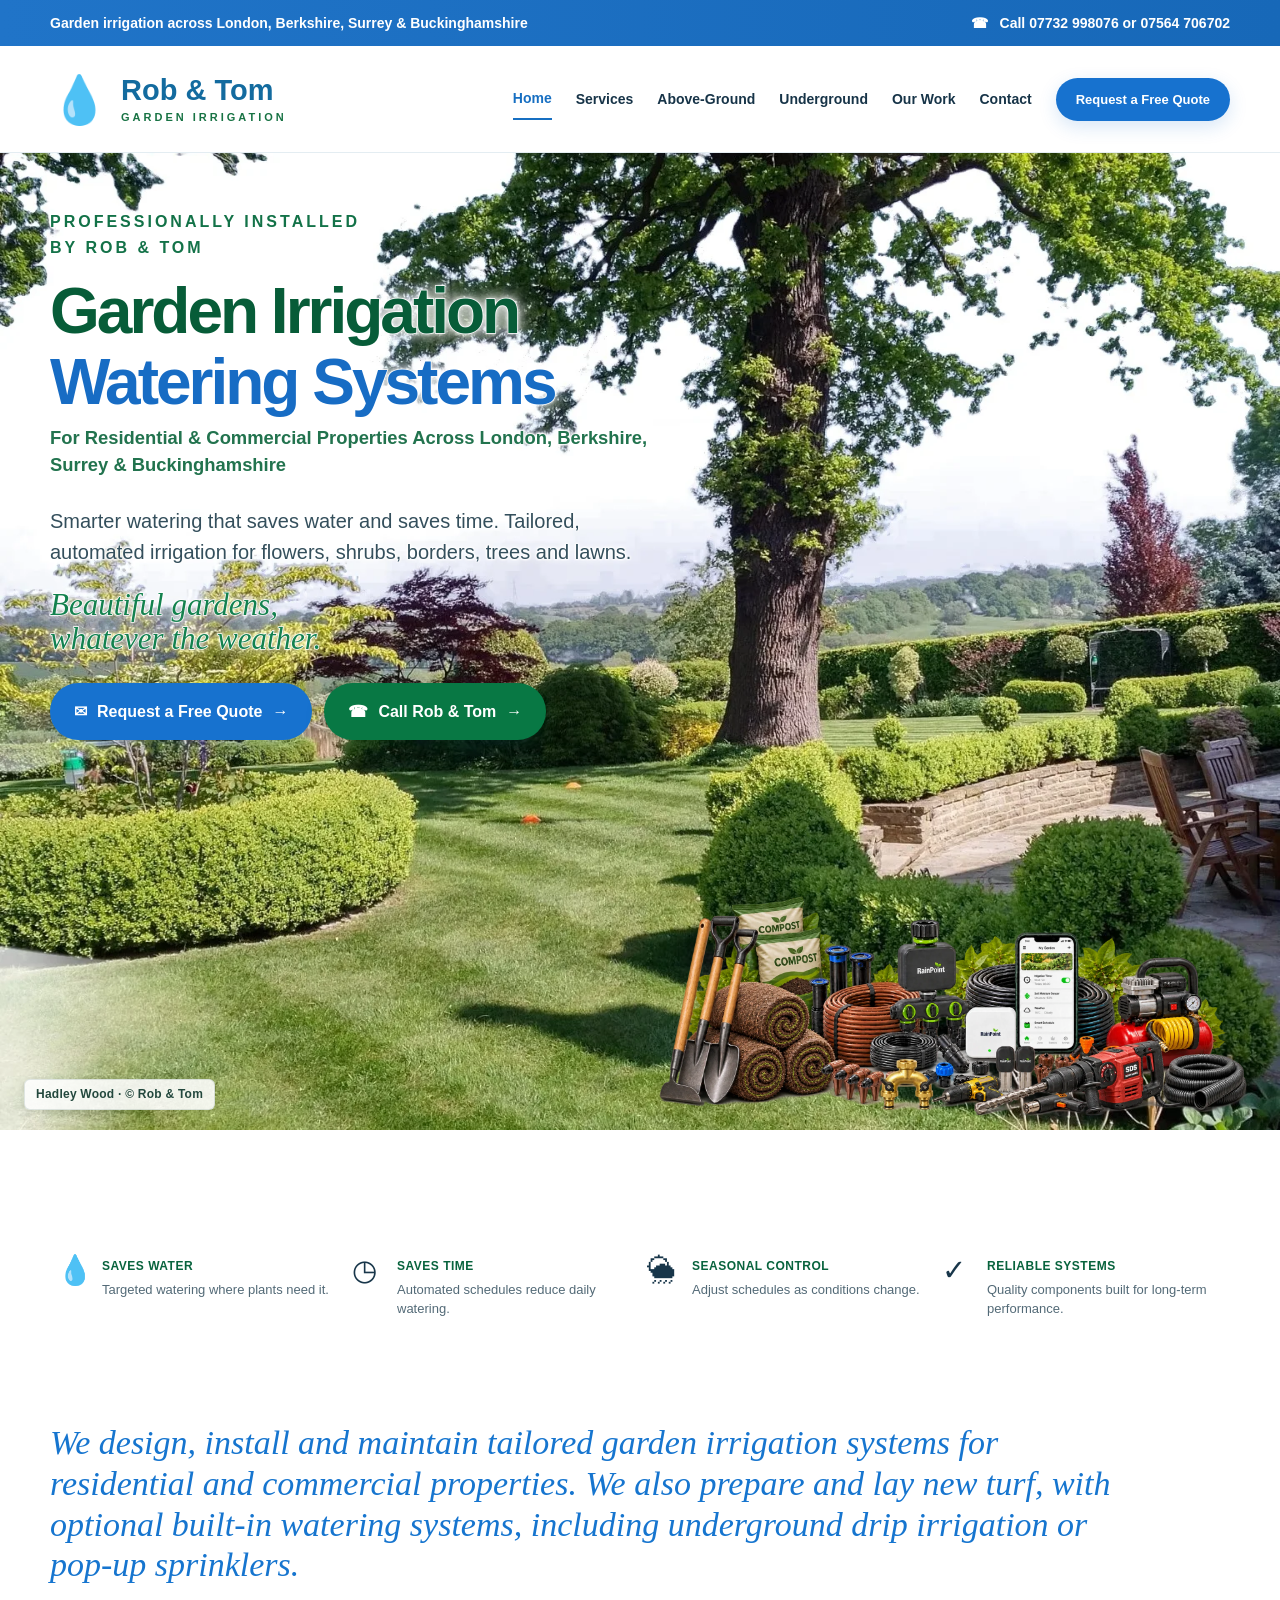
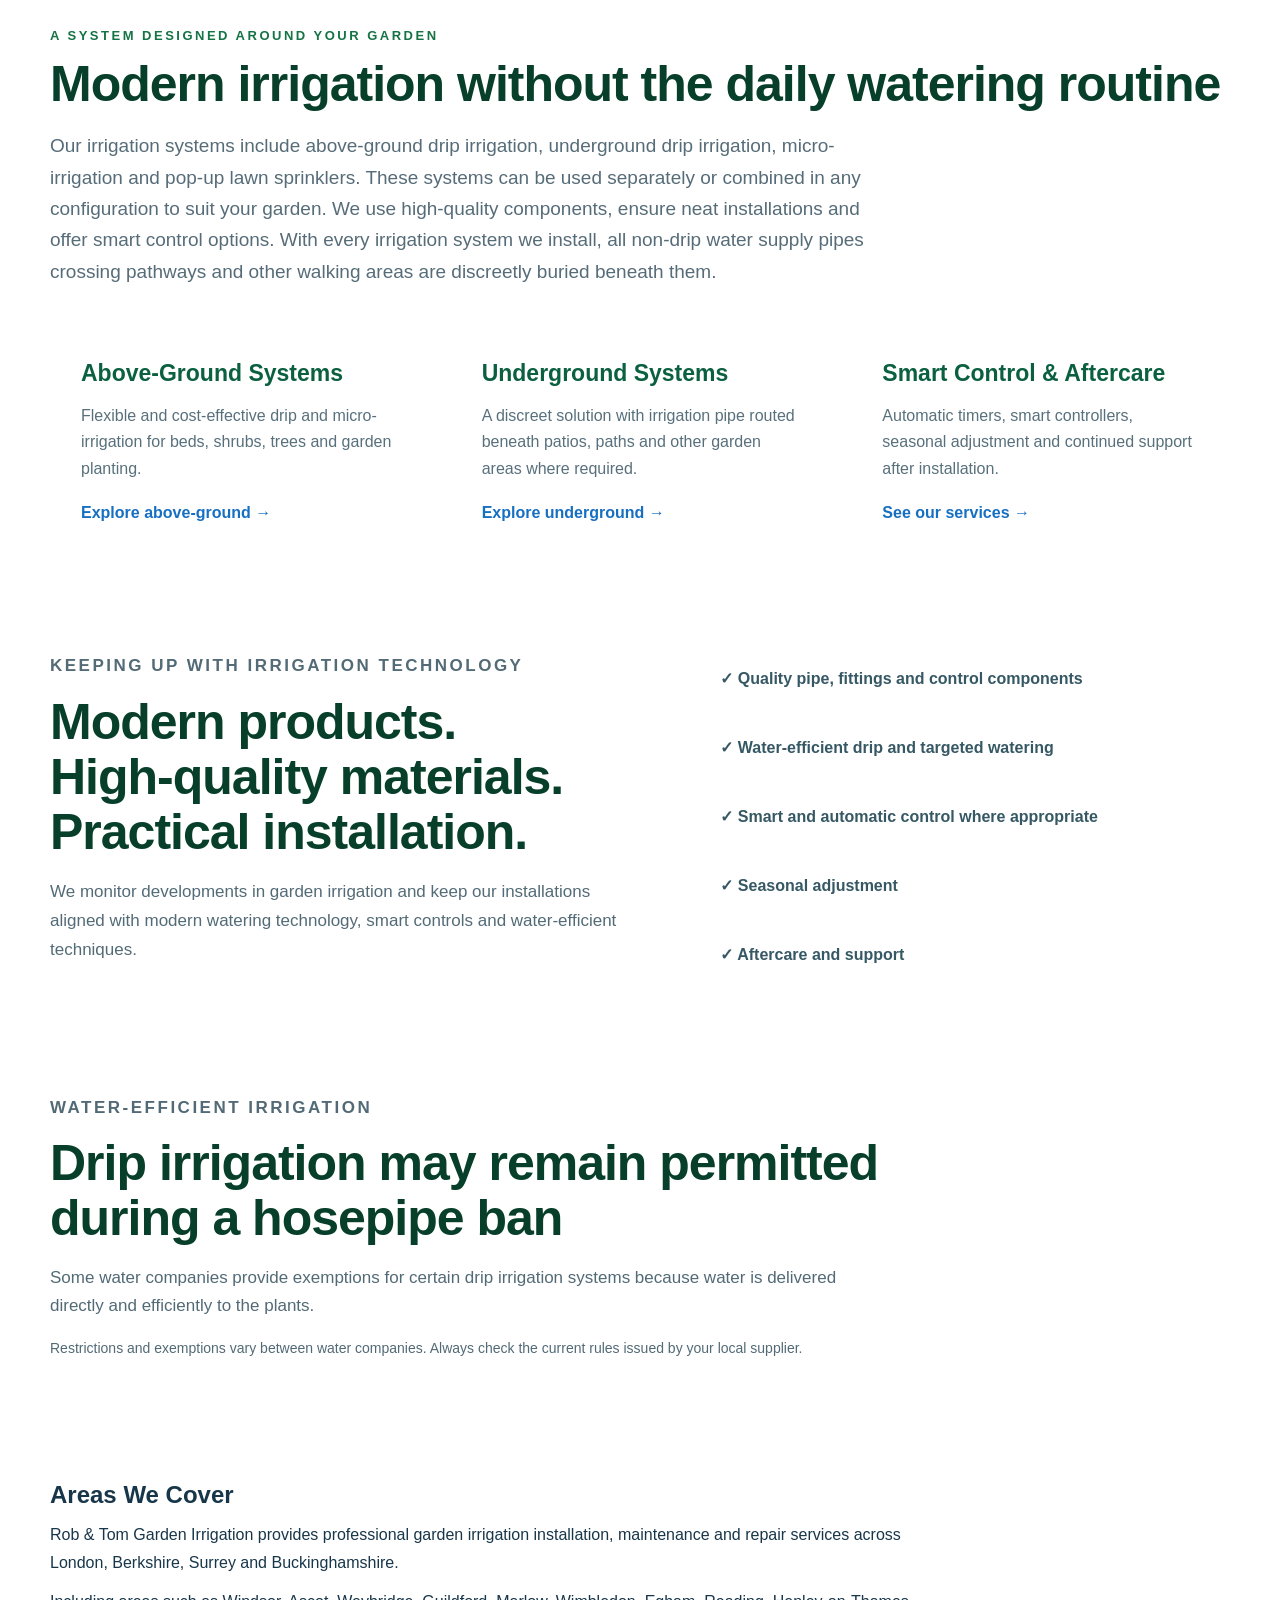
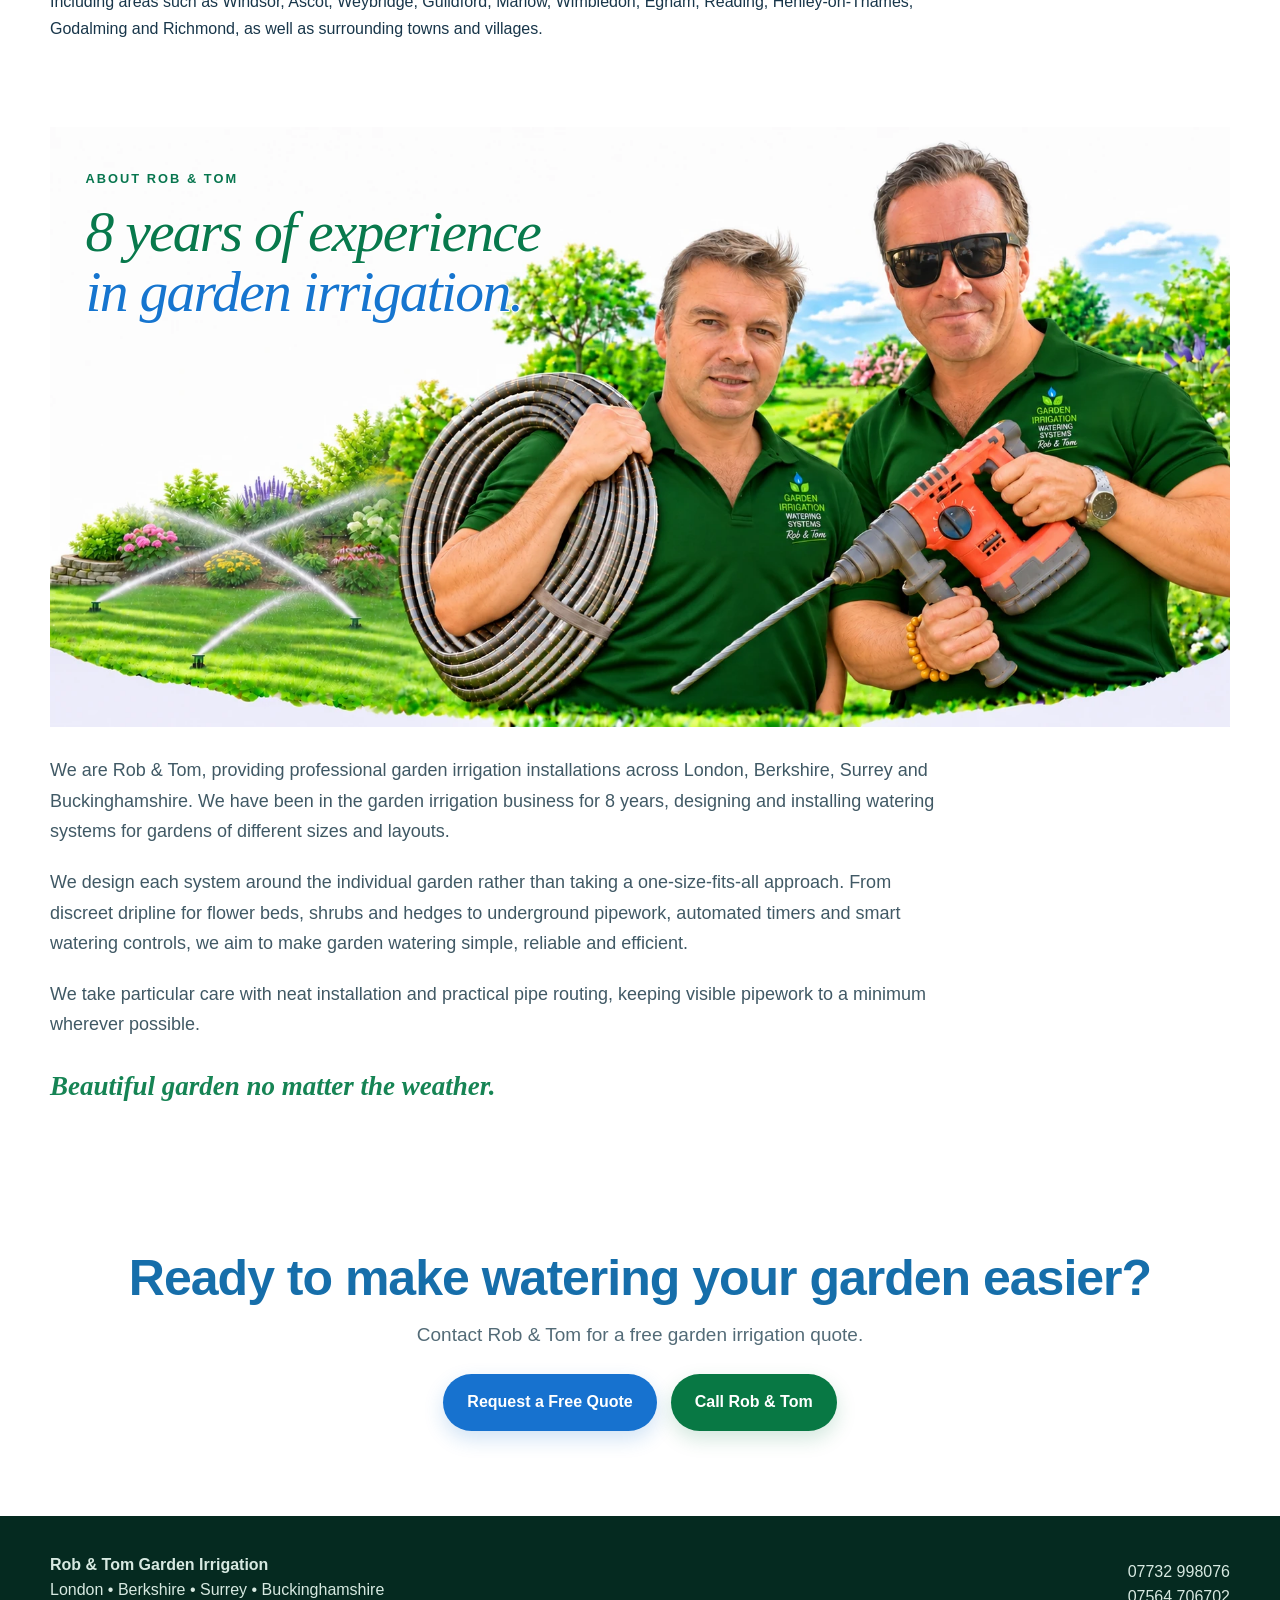
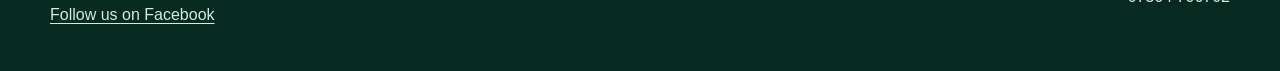
==== commit 8ce8af37: "Use today's full-width Hadley Wood garden hero" ====
--- a/index.html
+++ b/index.html
@@ -47,6 +47,7 @@
 </style>
 <link rel="stylesheet" href="section-cleanup.css?v=20261116">
 <link rel="stylesheet" href="homepage-tree-hero.css?v=20261119-equipment">
+<link rel="stylesheet" href="homepage-fullwidth-garden-hero.css?v=20261121">
 </head>
 
 
@@ -235,7 +236,7 @@
 
 
 
-  <div class="hero-garden" aria-hidden="true"></div>
+  <div class="hero-garden" role="img" aria-label="Garden photograph taken in Hadley Wood"><span class="hero-photo-credit">Hadley Wood · © Rob &amp; Tom</span></div>
 
   <div class="hero-equipment" aria-hidden="true">
     <img src="images/homepage-equipment-turf-tools-v1.webp" width="1800" height="720" alt="" decoding="async">
--- a/homepage-tree-hero.css
+++ b/homepage-tree-hero.css
@@ -24,7 +24,7 @@
 /* Wide transparent equipment foreground, anchored to the garden's lower edge. */
 .hero > .hero-equipment {
   top: auto !important;
-  bottom: 35px !important;
+  bottom: 75px !important;
   left: 25% !important;
   width: 50% !important;
   max-width: 1000px;
--- a/homepage-fullwidth-garden-hero.css
+++ b/homepage-fullwidth-garden-hero.css
@@ -0,0 +1,155 @@
+/* Homepage hero: today's real Hadley Wood garden photograph. */
+.hero {
+  min-height: 960px !important;
+  margin-bottom: 245px !important;
+  overflow: visible !important;
+  isolation: isolate !important;
+}
+.hero-garden {
+  position: absolute !important;
+  inset: 0 !important;
+  z-index: 0 !important;
+  background-image: url("images/homepage-garden-hero-20261121.webp") !important;
+  background-color: #fff !important;
+  background-size: cover !important;
+  background-position: center 10% !important;
+  background-repeat: no-repeat !important;
+}
+.hero-layout {
+  position: relative !important;
+  z-index: 5 !important;
+  min-height: 800px !important;
+  padding-top: 56px !important;
+  padding-bottom: 390px !important;
+}
+.hero-content {
+  position: relative !important;
+  z-index: 6 !important;
+  width: 54% !important;
+  max-width: 700px !important;
+}
+.hero h1 span, .hero-script {
+  -webkit-text-stroke: 1.5px #fff;
+  paint-order: stroke fill;
+  text-shadow: 0 0 4px #fff, 0 0 12px #fff, 0 0 22px rgba(255,255,255,.98) !important;
+}
+.hero-description, .hero-service-area, .hero .eyebrow {
+  text-shadow: -1px -1px 2px #fff, 1px -1px 2px #fff,
+    -1px 1px 2px #fff, 1px 1px 2px #fff,
+    0 0 8px #fff, 0 0 16px rgba(255,255,255,.98) !important;
+}
+.hero-photo-credit {
+  position: absolute;
+  left: 24px;
+  bottom: 20px;
+  display: inline-block;
+  padding: 7px 11px;
+  border: 1px solid rgba(20,65,52,.12);
+  border-radius: 6px;
+  background: rgba(255,255,255,.88);
+  color: #23483d;
+  font: 600 12px/1.25 Arial, Helvetica, sans-serif;
+  letter-spacing: .02em;
+  box-shadow: 0 1px 6px rgba(0,0,0,.08);
+}
+.hero > .hero-equipment {
+  position: absolute !important;
+  top: auto !important;
+  right: 2.5% !important;
+  bottom: 14px !important;
+  left: auto !important;
+  width: min(46vw, 760px) !important;
+  max-width: 100% !important;
+  transform: none !important;
+  z-index: 4 !important;
+}
+.benefits-panel {
+  bottom: -205px !important;
+  z-index: 8 !important;
+}
+@media screen and (min-width: 701px) and (max-width: 1100px) and (orientation: landscape) {
+  .hero { min-height: 900px !important; }
+  .hero-layout { min-height: 760px !important; }
+  .hero-content { width: 60% !important; }
+  .hero > .hero-equipment {
+    right: 2% !important;
+    bottom: 18px !important;
+    width: min(46vw, 620px) !important;
+  }
+}
+@media screen and (max-width: 700px) {
+  .hero {
+    min-height: 1240px !important;
+    margin-bottom: 260px !important;
+  }
+  .hero-garden {
+    top: 295px !important;
+    right: 0 !important;
+    bottom: auto !important;
+    left: 0 !important;
+    width: 100% !important;
+    height: 100vw !important;
+    min-height: 0 !important;
+    background-size: 100% auto !important;
+    background-position: center top !important;
+  }
+  .hero-photo-credit {
+    left: 10px;
+    bottom: 10px;
+    padding: 6px 9px;
+    font-size: 11px;
+  }
+  .hero-layout {
+    min-height: 0 !important;
+    padding-top: 35px !important;
+    padding-bottom: 0 !important;
+  }
+  .hero-content {
+    width: 100% !important;
+    max-width: 100% !important;
+  }
+  .hero > .hero-equipment {
+    top: auto !important;
+    right: 2% !important;
+    bottom: 225px !important;
+    left: auto !important;
+    width: min(82vw, 430px) !important;
+    max-width: 100% !important;
+    transform: none !important;
+    z-index: 4 !important;
+  }
+  .benefits-panel {
+    bottom: -230px !important;
+    z-index: 8 !important;
+  }
+}
+@media screen and (min-width: 701px) and (orientation: portrait) {
+  .hero { min-height: 1420px !important; }
+  .hero-layout {
+    min-height: 0 !important;
+    padding-top: 40px !important;
+    padding-bottom: 0 !important;
+  }
+  .hero-content { width: 100% !important; max-width: 800px !important; }
+  .hero-garden {
+    top: 455px !important;
+    right: 0 !important;
+    bottom: auto !important;
+    left: 0 !important;
+    width: 100% !important;
+    height: 100vw !important;
+    min-height: 0 !important;
+    background-size: 100% auto !important;
+    background-position: center top !important;
+  }
+  .hero-photo-credit { bottom: 12px; }
+  .hero > .hero-equipment {
+    top: auto !important;
+    right: 3% !important;
+    bottom: 275px !important;
+    left: auto !important;
+    width: min(70vw, 600px) !important;
+  }
+  .benefits-panel { bottom: -240px !important; }
+  .hero { margin-bottom: 285px !important; }
+}
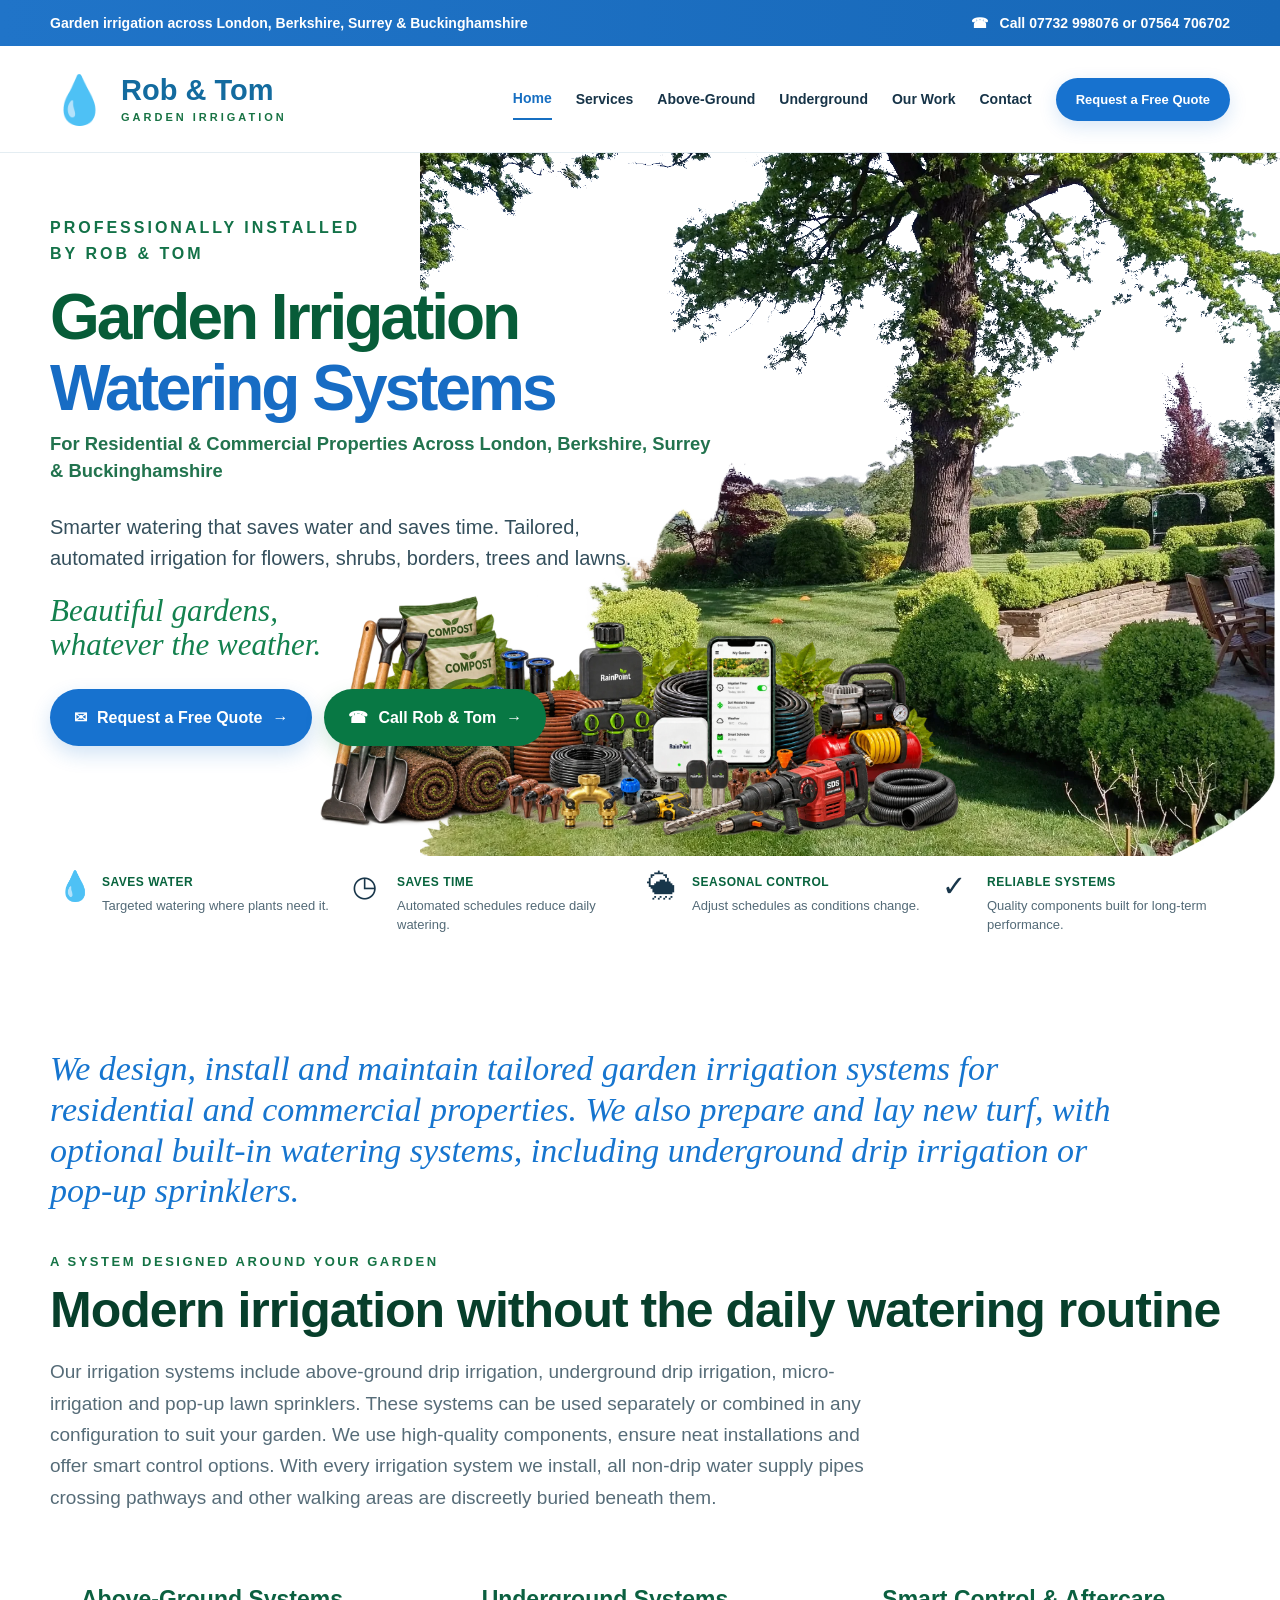
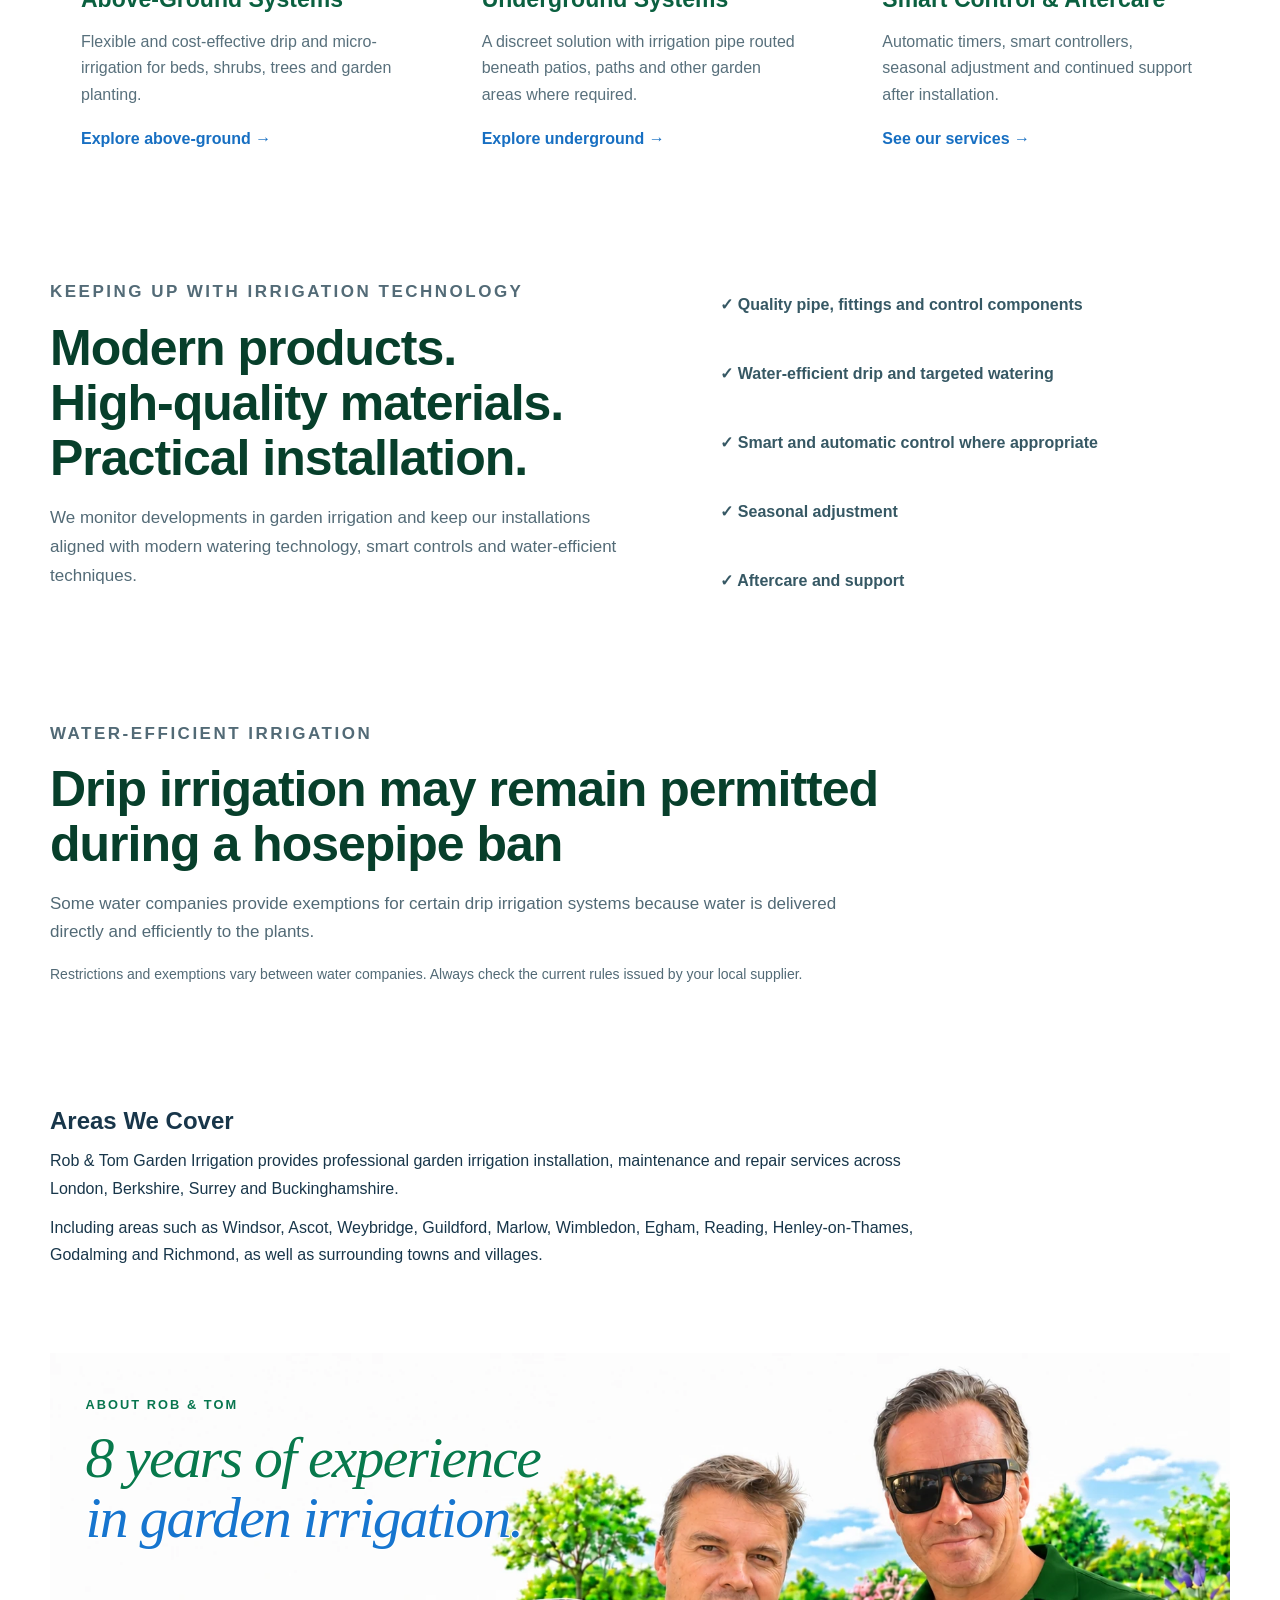
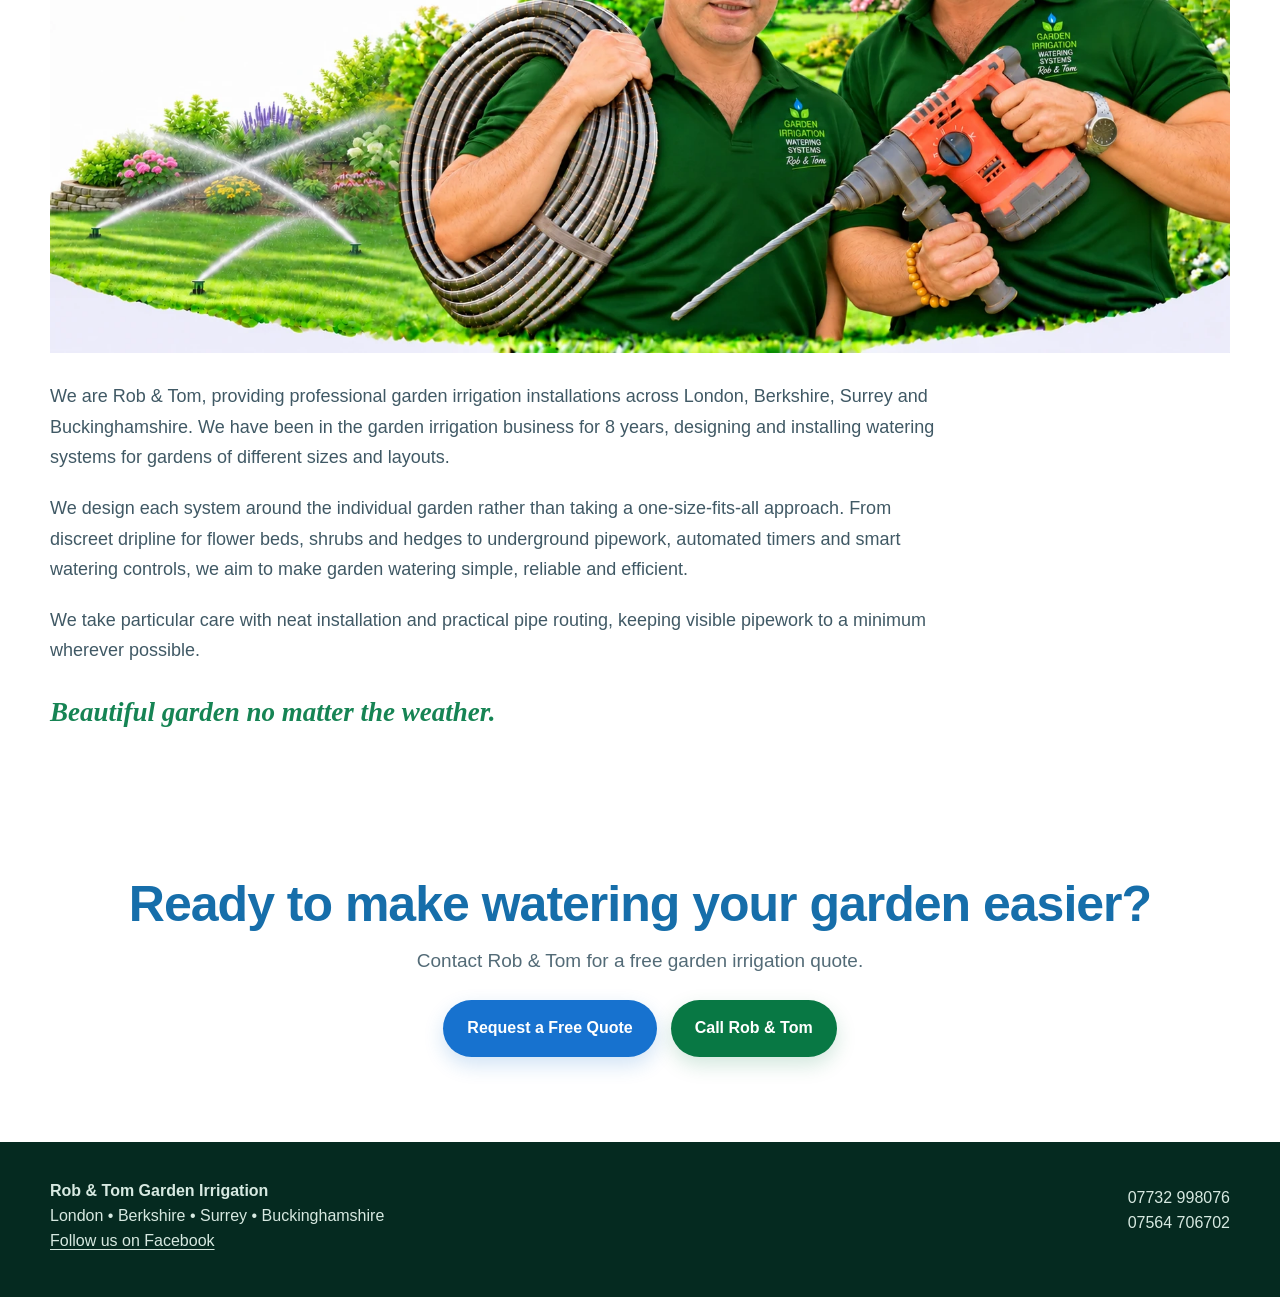
==== commit 21b7c752: "Revert homepage hero image update" ====
--- a/index.html
+++ b/index.html
@@ -47,7 +47,6 @@
 </style>
 <link rel="stylesheet" href="section-cleanup.css?v=20261116">
 <link rel="stylesheet" href="homepage-tree-hero.css?v=20261119-equipment">
-<link rel="stylesheet" href="homepage-fullwidth-garden-hero.css?v=20261121">
 </head>
 
 
@@ -236,7 +235,7 @@
 
 
 
-  <div class="hero-garden" role="img" aria-label="Garden photograph taken in Hadley Wood"><span class="hero-photo-credit">Hadley Wood · © Rob &amp; Tom</span></div>
+  <div class="hero-garden" aria-hidden="true"></div>
 
   <div class="hero-equipment" aria-hidden="true">
     <img src="images/homepage-equipment-turf-tools-v1.webp" width="1800" height="720" alt="" decoding="async">
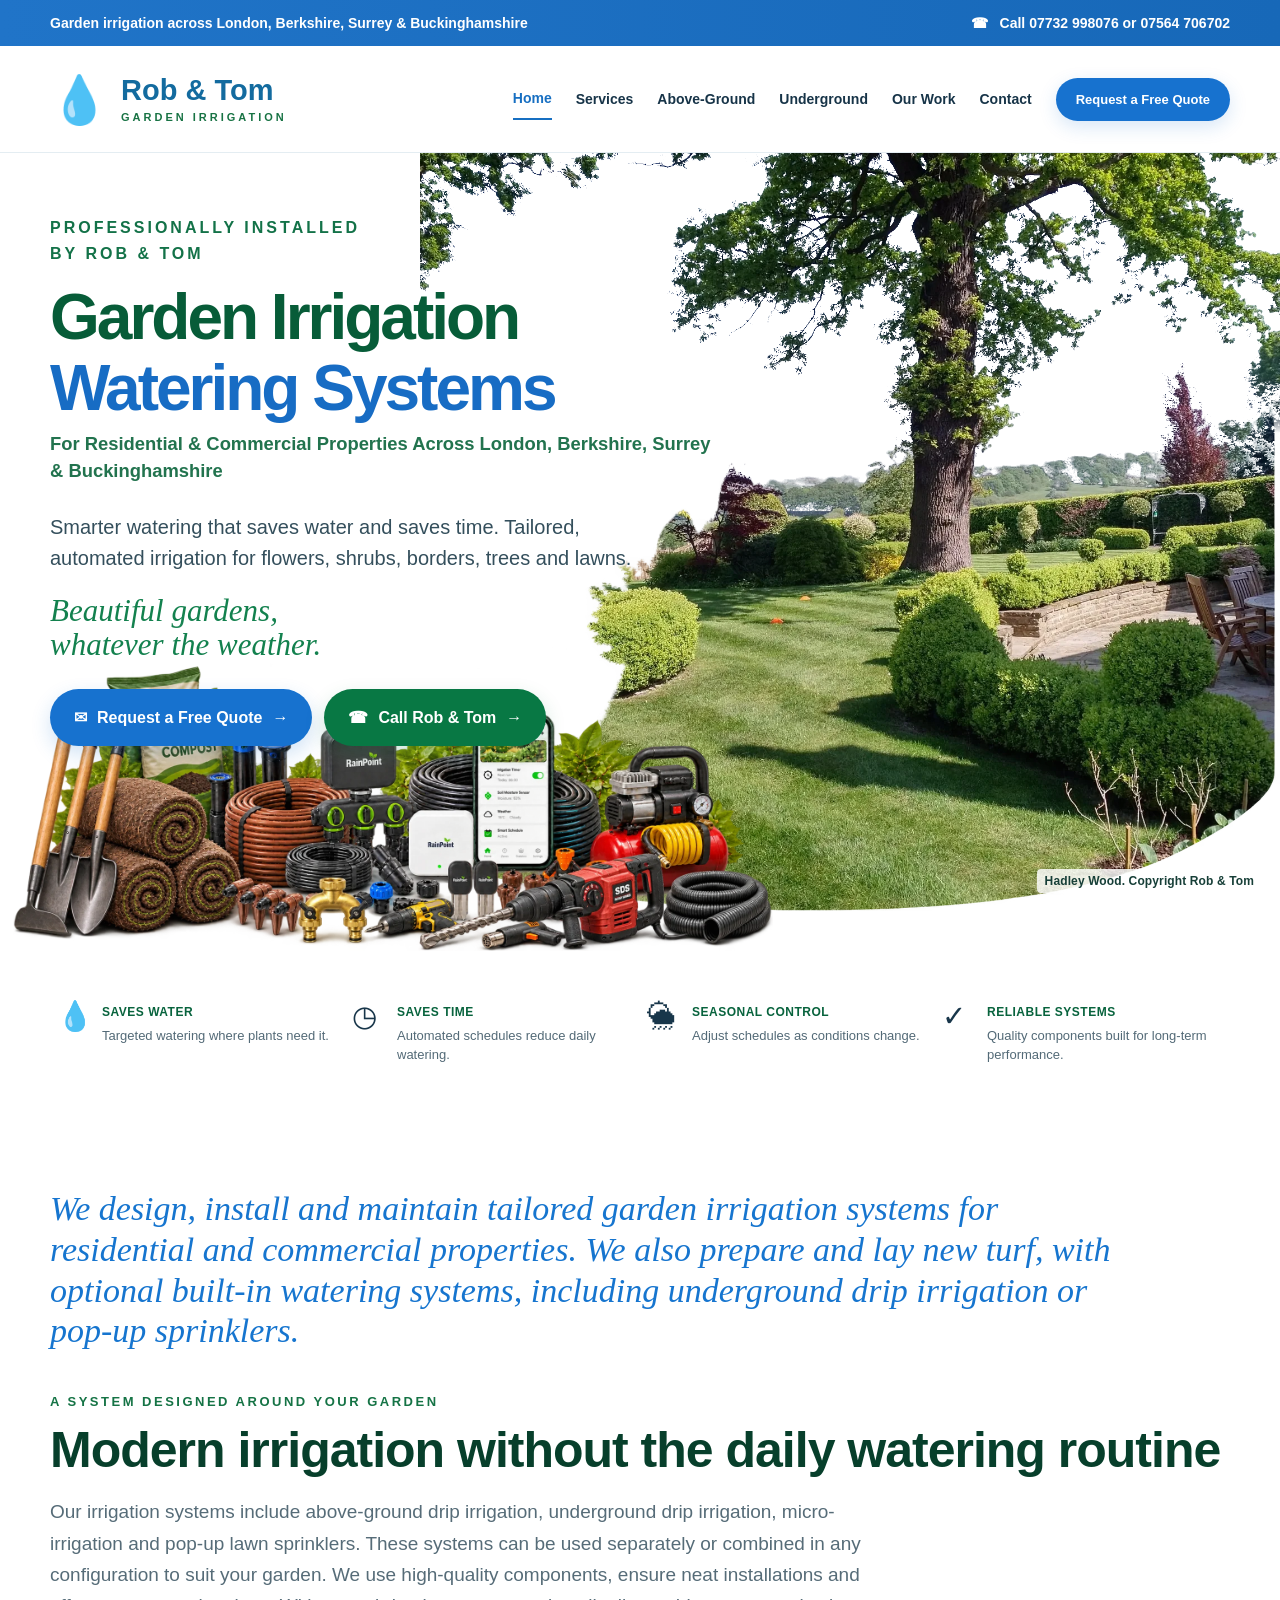
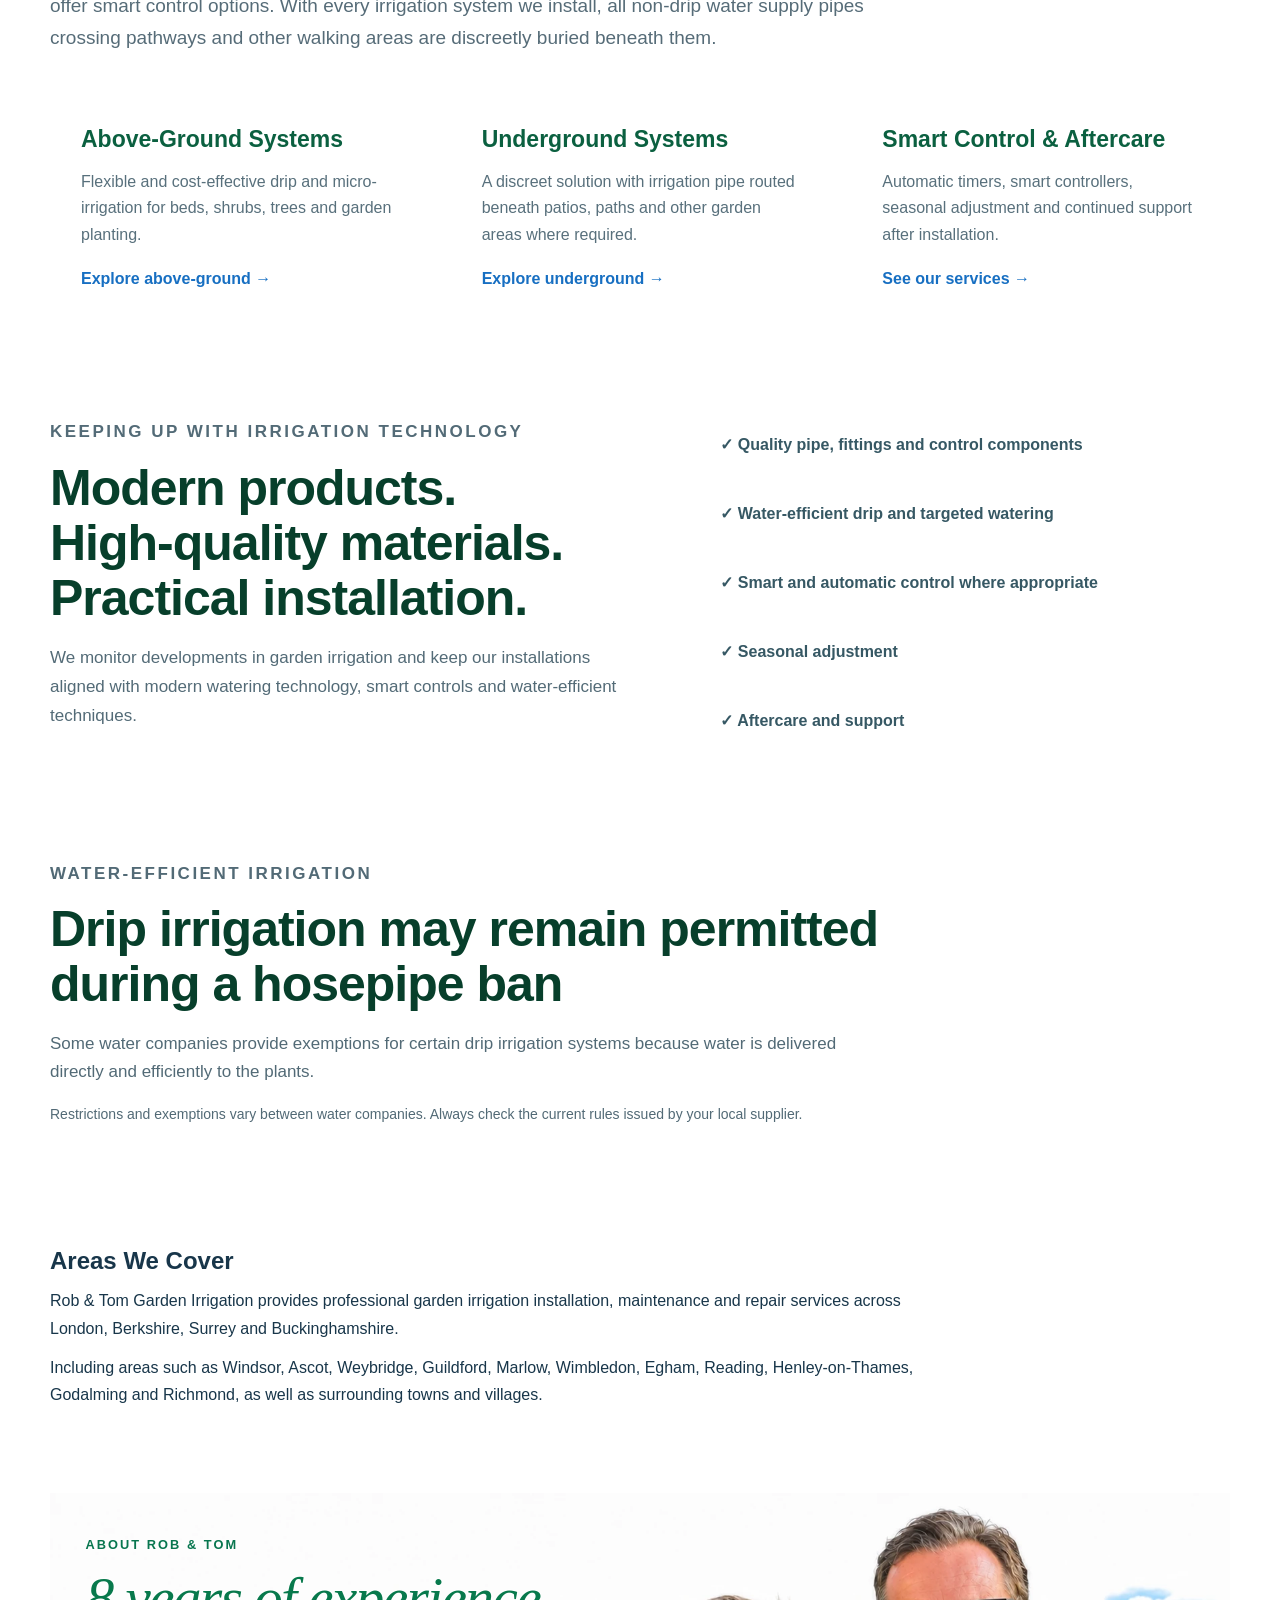
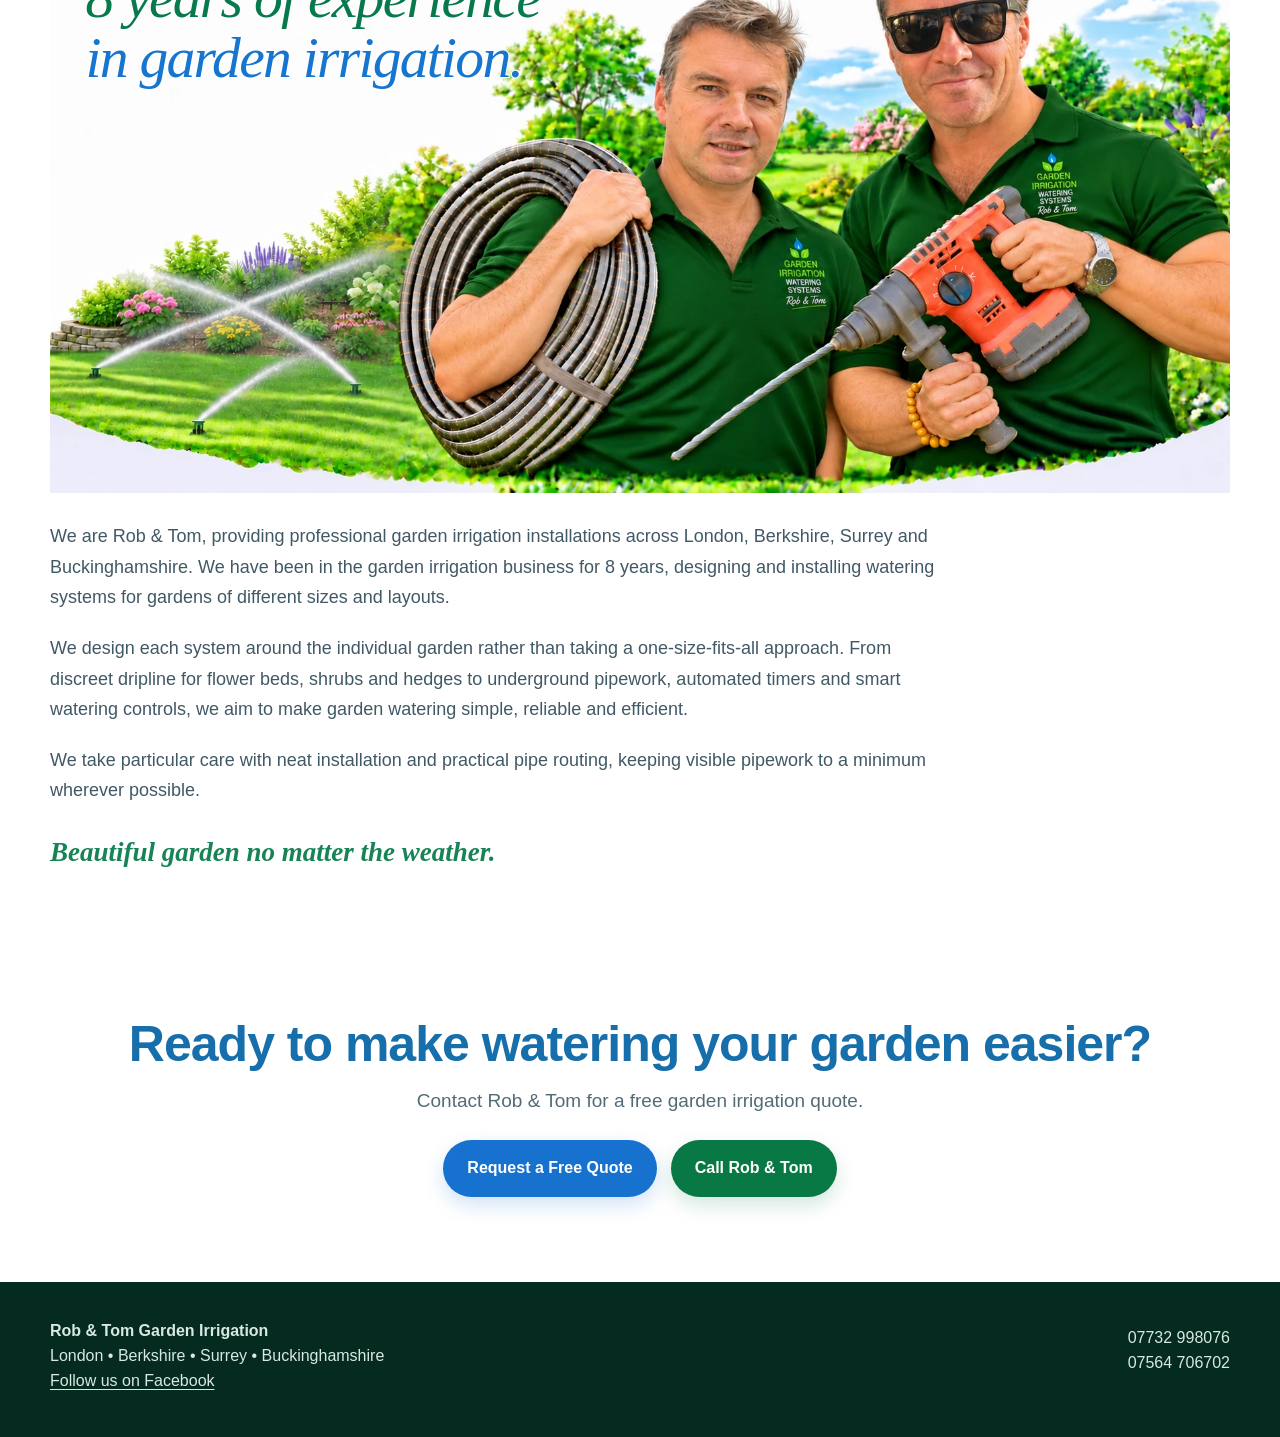
==== commit a1b6d446: "Add Hadley Wood garden photo credit" ====
--- a/index.html
+++ b/index.html
@@ -235,7 +235,7 @@
 
 
 
-  <div class="hero-garden" aria-hidden="true"></div>
+  <div class="hero-garden" role="img" aria-label="Garden photograph in Hadley Wood, credited to Rob and Tom"><span class="hero-photo-credit" aria-hidden="true">Hadley Wood. Copyright Rob &amp; Tom</span></div>
 
   <div class="hero-equipment" aria-hidden="true">
     <img src="images/homepage-equipment-turf-tools-v1.webp" width="1800" height="720" alt="" decoding="async">
--- a/homepage-tree-hero.css
+++ b/homepage-tree-hero.css
@@ -49,3 +49,85 @@
 @media screen and (max-width: 900px) and (orientation: landscape) {
   .hero > .hero-equipment { bottom: 160px !important; }
 }
+
+
+/* Homepage hero refinement: lower and left-align the equipment; keep the garden visible above benefits. */
+.hero-photo-credit {
+  position: absolute;
+  right: 18px;
+  bottom: 18px;
+  z-index: 8;
+  max-width: calc(100% - 36px);
+  padding: 4px 8px;
+  border-radius: 4px;
+  background: rgba(255, 255, 255, .82);
+  color: #173f38;
+  font: 600 12px/1.35 Arial, Helvetica, sans-serif;
+  letter-spacing: .01em;
+  text-shadow: none;
+  white-space: nowrap;
+}
+
+@media screen and (orientation: landscape) {
+  .hero {
+    overflow: visible !important;
+    margin-bottom: 230px !important;
+  }
+
+  .hero > .hero-equipment {
+    left: 1% !important;
+    bottom: -40px !important;
+    width: min(760px, 70vw) !important;
+    max-width: 1000px;
+    transform: none !important;
+  }
+
+  .benefits-panel {
+    bottom: -170px !important;
+    z-index: 8 !important;
+  }
+}
+
+/* Portrait tablets: keep the equipment low with breathing room before benefits. */
+@media screen and (min-width: 561px) and (orientation: portrait) {
+  .hero > .hero-equipment {
+    bottom: -55px !important;
+    transform: none !important;
+  }
+
+  .benefits-panel {
+    bottom: -260px !important;
+  }
+
+  .hero {
+    margin-bottom: 330px !important;
+    overflow: visible !important;
+  }
+}
+
+/* Narrow phone portrait: the garden flows below the copy, so lower its foreground equipment too. */
+@media screen and (max-width: 560px) and (orientation: portrait) {
+  .hero > .hero-equipment {
+    bottom: -55px !important;
+    transform: none !important;
+  }
+
+  .benefits-panel {
+    top: 100% !important;
+    bottom: auto !important;
+    padding-top: 120px !important;
+  }
+
+  .hero {
+    margin-bottom: 230px !important;
+  }
+}
+
+@media screen and (max-width: 560px) {
+  .hero-photo-credit {
+    right: 10px;
+    bottom: 10px;
+    max-width: calc(100% - 20px);
+    font-size: 12px;
+  }
+}
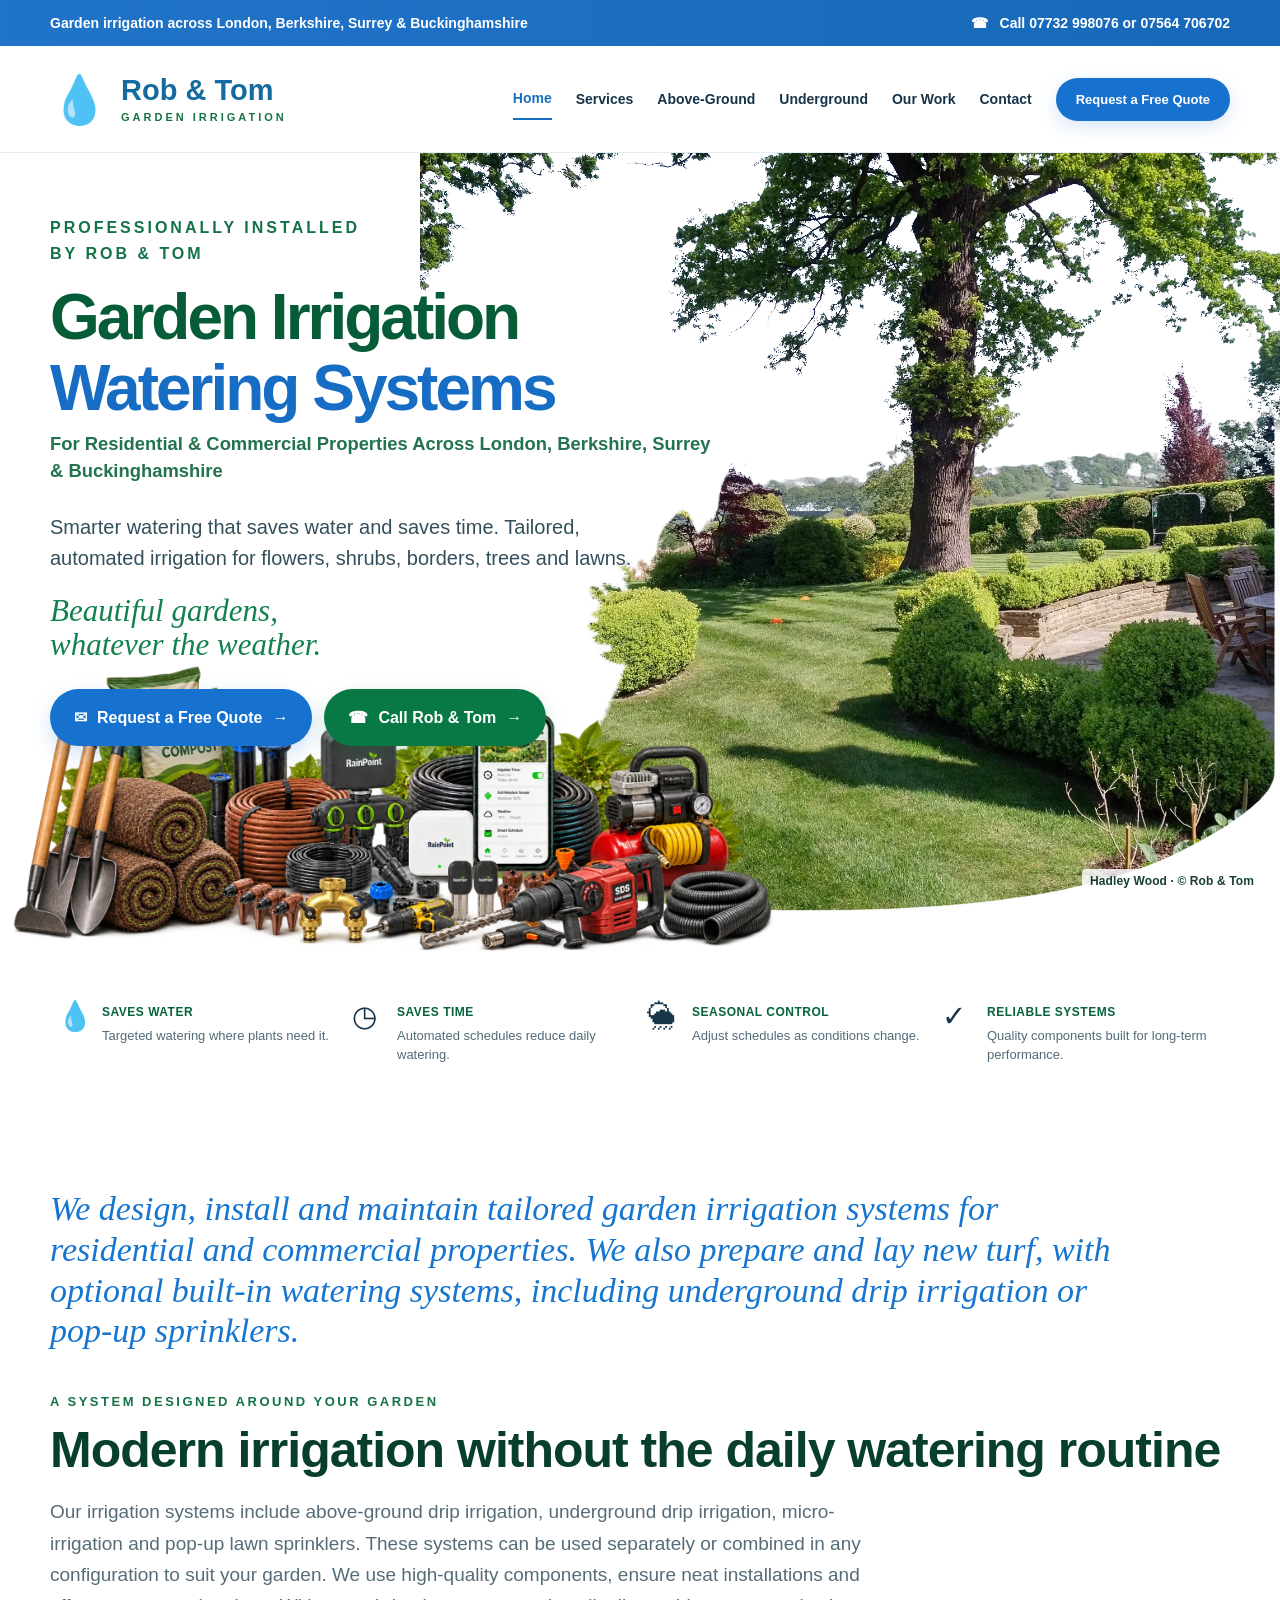
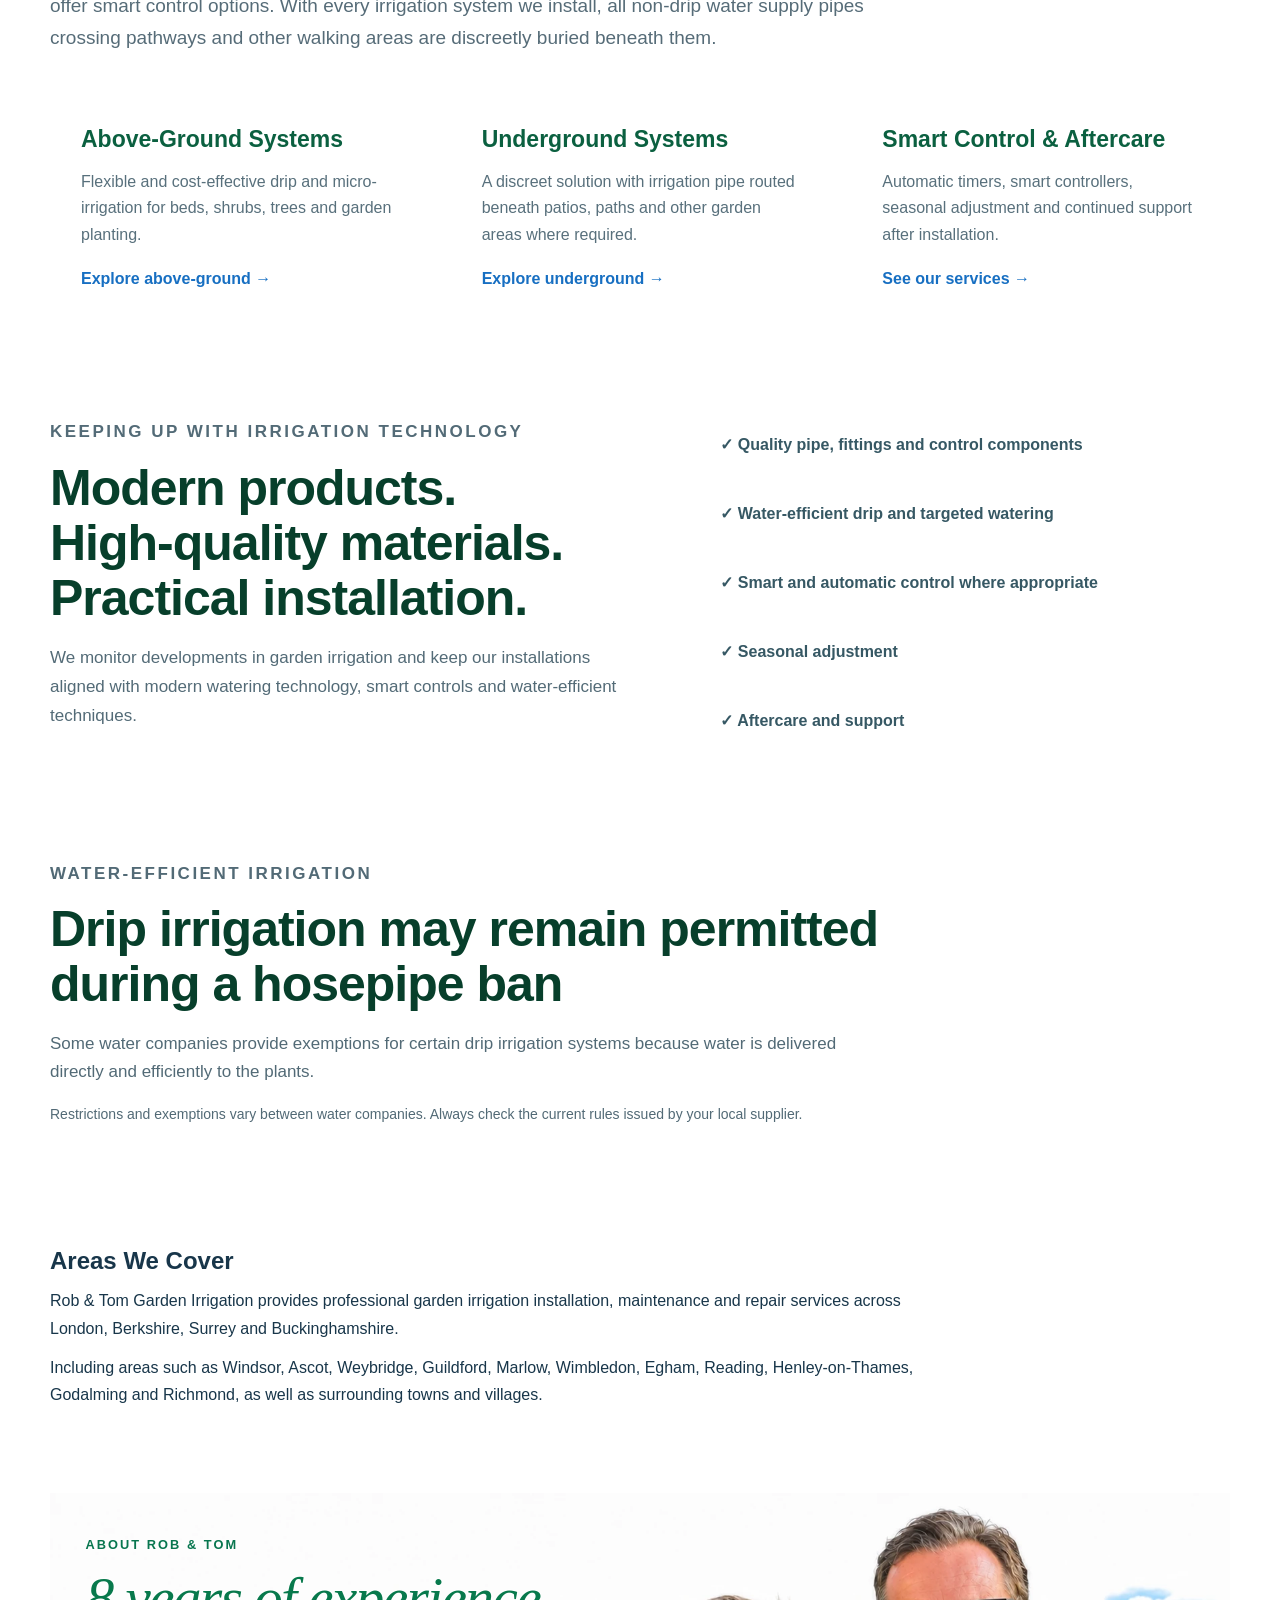
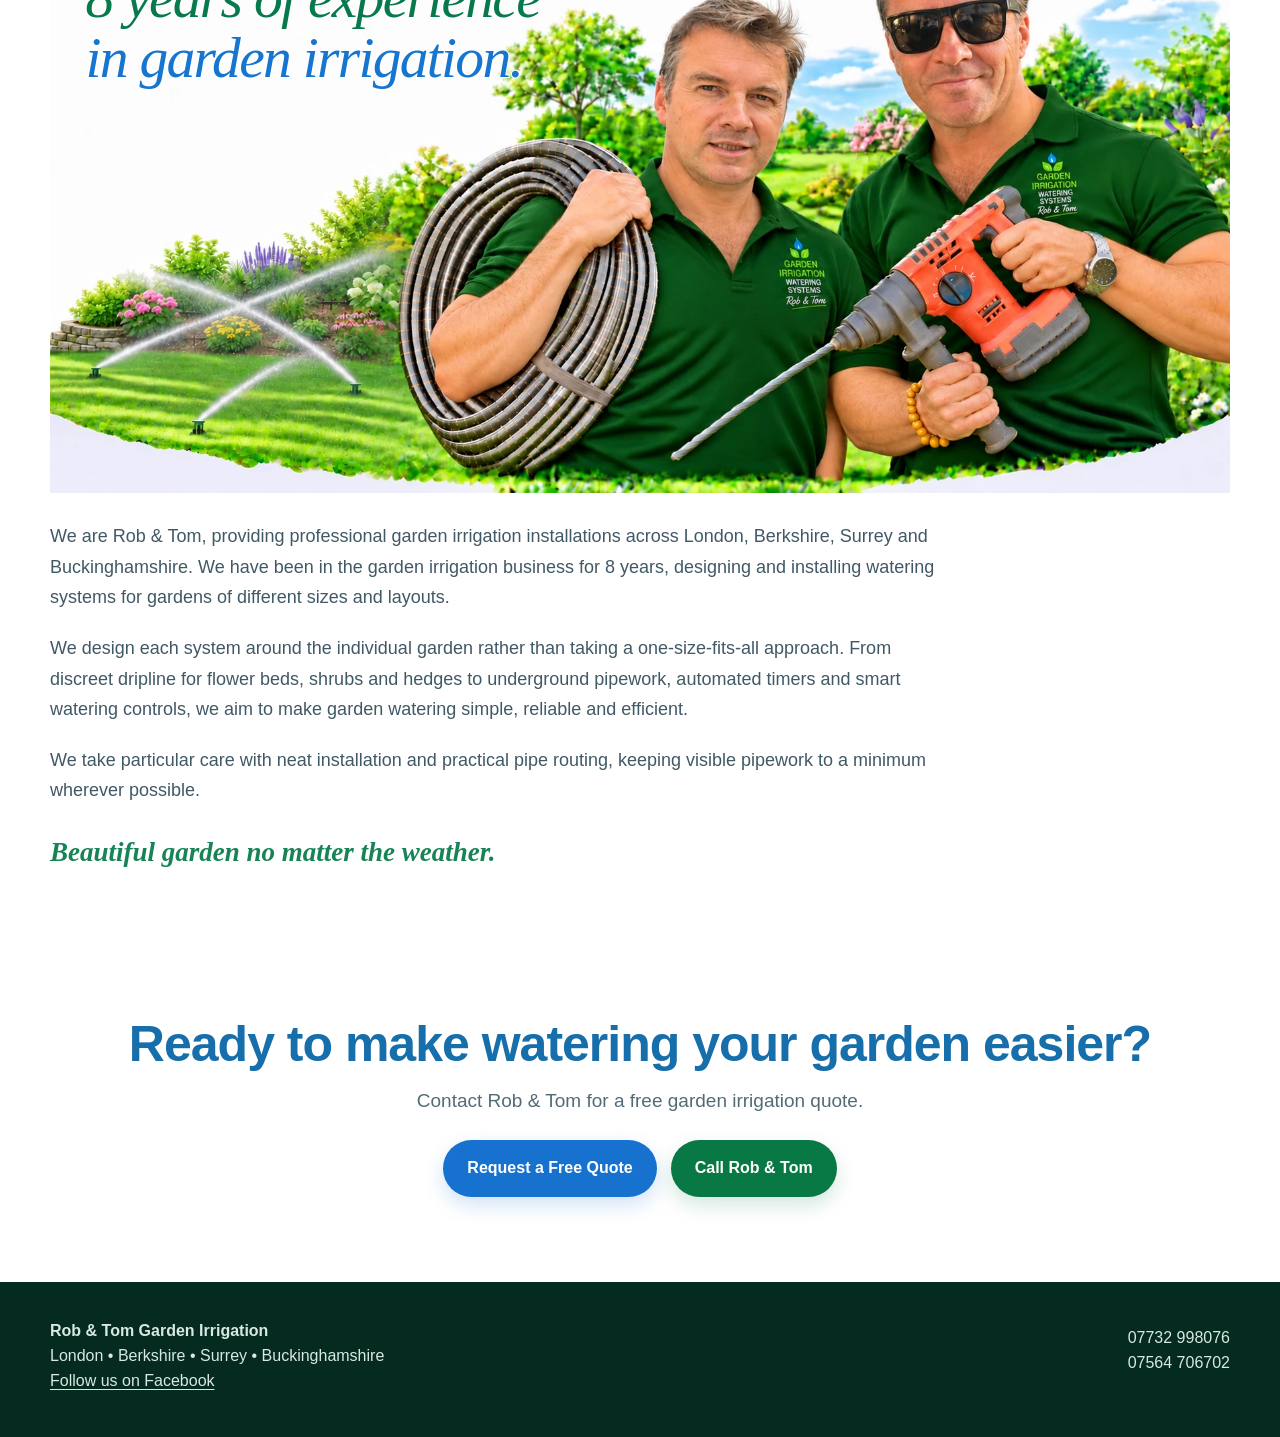
==== commit afac8a42: "Refine homepage garden photo credit" ====
--- a/index.html
+++ b/index.html
@@ -235,7 +235,7 @@
 
 
 
-  <div class="hero-garden" role="img" aria-label="Garden photograph in Hadley Wood, credited to Rob and Tom"><span class="hero-photo-credit" aria-hidden="true">Hadley Wood. Copyright Rob &amp; Tom</span></div>
+  <div class="hero-garden" role="img" aria-label="Garden photograph in Hadley Wood, credited to Rob and Tom"><span class="hero-photo-credit" aria-hidden="true">Hadley Wood &middot; &copy; Rob &amp; Tom</span></div>
 
   <div class="hero-equipment" aria-hidden="true">
     <img src="images/homepage-equipment-turf-tools-v1.webp" width="1800" height="720" alt="" decoding="async">
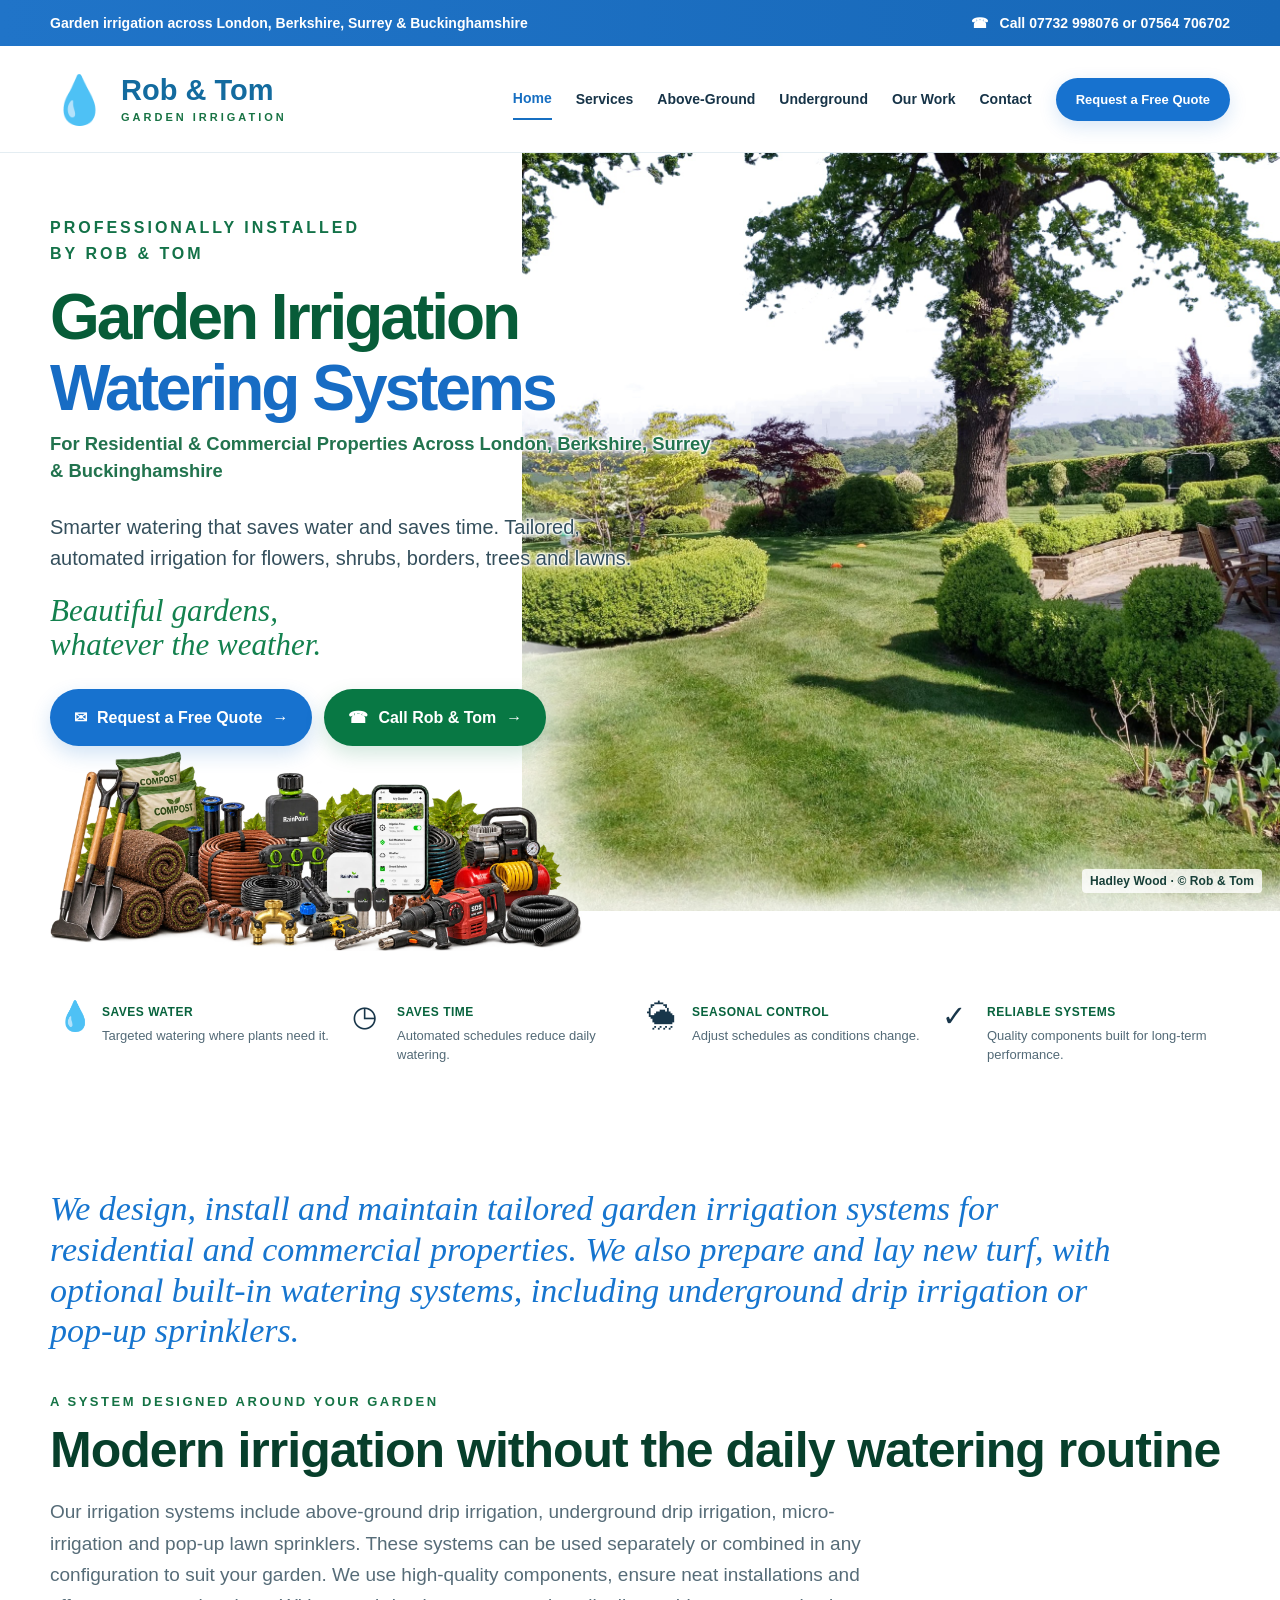
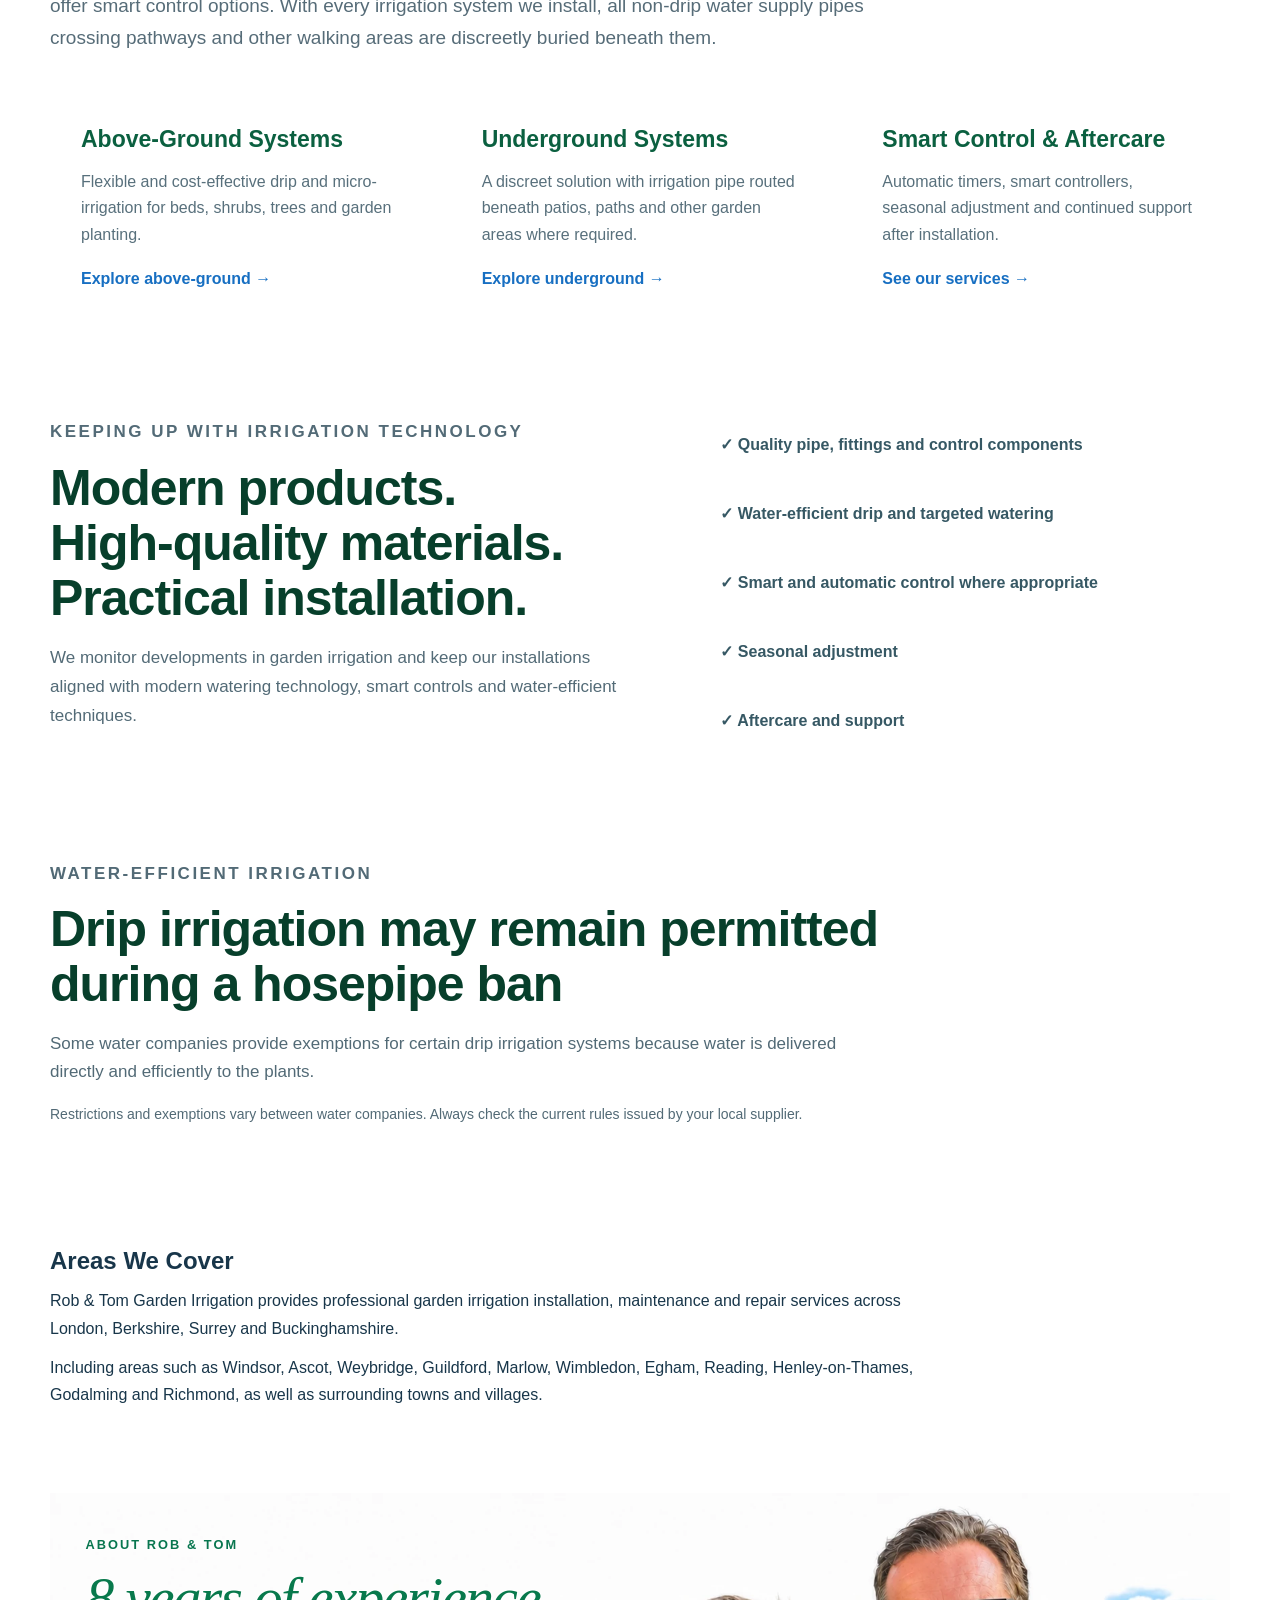
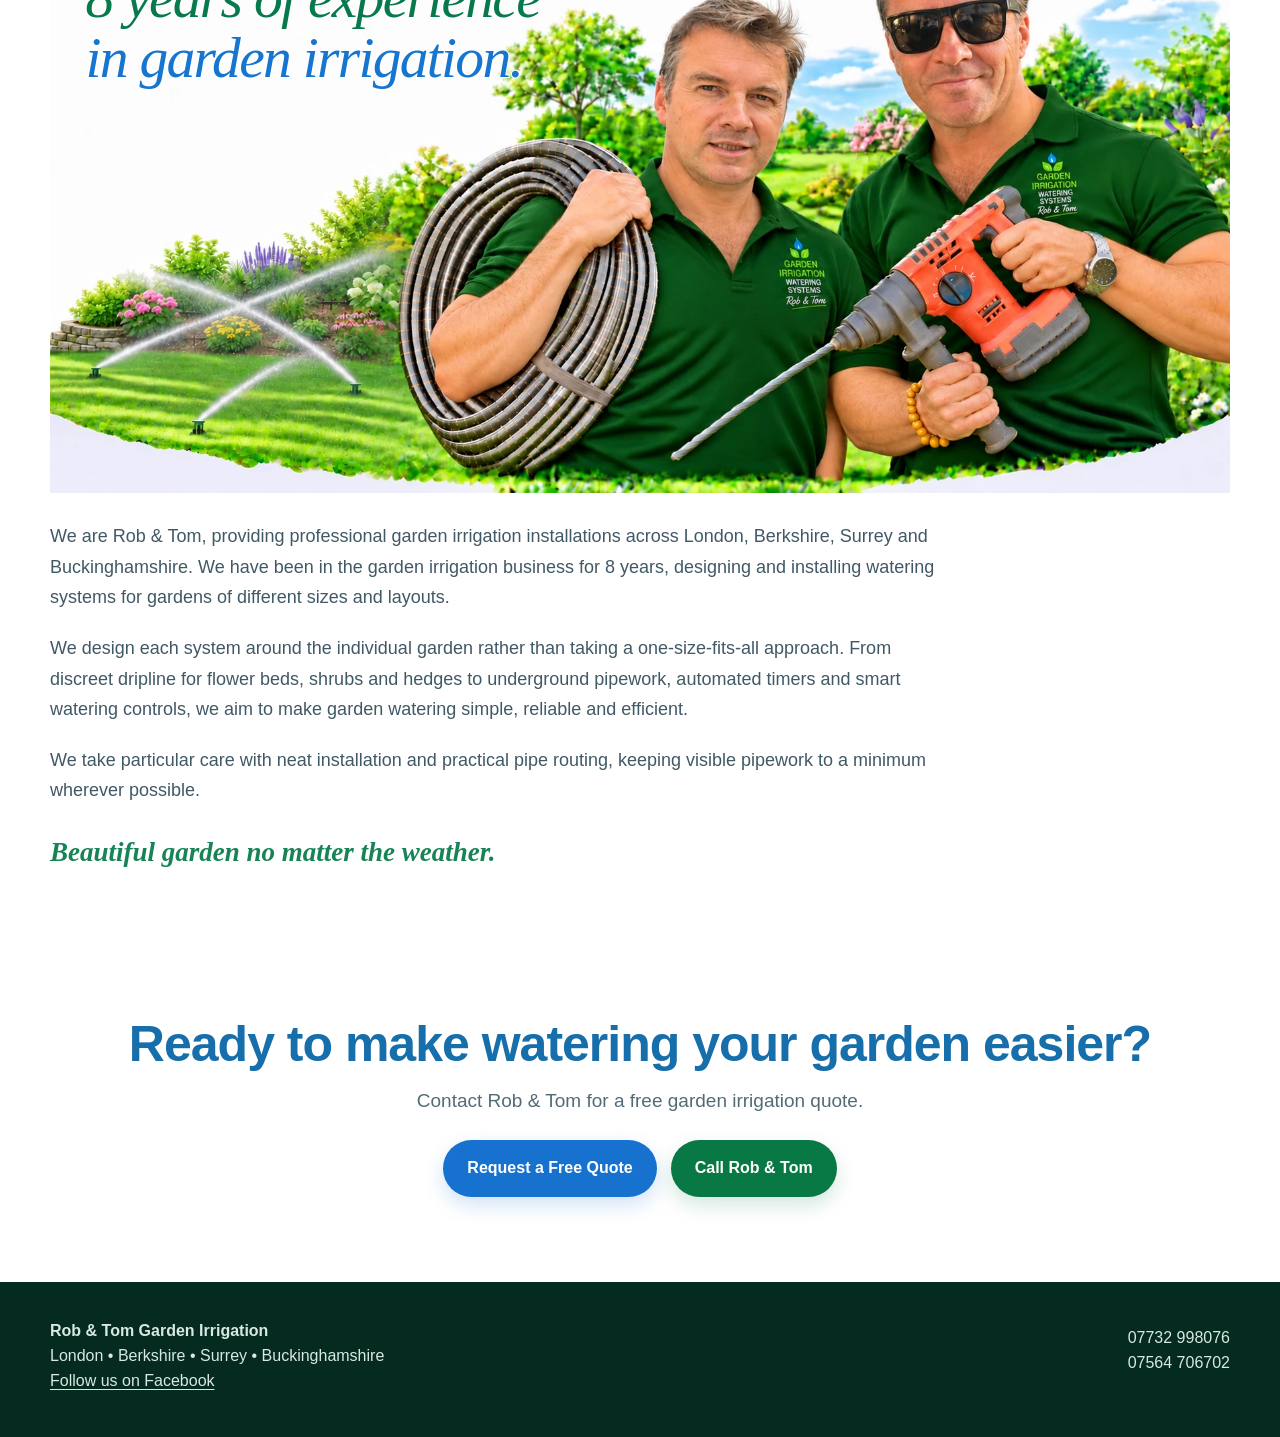
==== commit bf66028d: "Update Hadley Wood homepage hero and refine responsive layout" ====
--- a/index.html
+++ b/index.html
@@ -46,7 +46,7 @@
 }
 </style>
 <link rel="stylesheet" href="section-cleanup.css?v=20261116">
-<link rel="stylesheet" href="homepage-tree-hero.css?v=20261119-equipment">
+<link rel="stylesheet" href="homepage-tree-hero.css?v=20261122-hadley-wood">
 </head>
 
 
--- a/homepage-tree-hero.css
+++ b/homepage-tree-hero.css
@@ -1,6 +1,6 @@
 /* Real garden photograph with its tree extending above the compact garden crop. */
 .hero-garden {
-  background-image: url("images/homepage-real-garden-tree-v1.webp") !important;
+  background-image: url("images/homepage-hadley-wood-garden.jpg") !important;
   z-index: 2 !important;
 }
 .hero-layout { position: relative; z-index: 3; }
@@ -16,7 +16,7 @@
 }
 @media screen and (max-width: 560px) and (orientation: portrait) {
   .hero-garden {
-    aspect-ratio: 1536 / 1354;
+    aspect-ratio: 1;
     margin-top: -100px;
   }
 }
@@ -26,8 +26,8 @@
   top: auto !important;
   bottom: 75px !important;
   left: 25% !important;
-  width: 50% !important;
-  max-width: 1000px;
+  width: 35% !important;
+  max-width: 700px;
   transform: none !important;
   z-index: 3 !important;
 }
@@ -35,7 +35,7 @@
 @media (orientation: portrait) {
   .hero > .hero-equipment {
     left: 4% !important;
-    width: 88% !important;
+    width: 61.6% !important;
     bottom: -25px !important;
   }
 }
@@ -77,8 +77,8 @@
   .hero > .hero-equipment {
     left: 1% !important;
     bottom: -40px !important;
-    width: min(760px, 70vw) !important;
-    max-width: 1000px;
+    width: min(532px, 49vw) !important;
+    max-width: 700px;
     transform: none !important;
   }
 
@@ -131,3 +131,82 @@
     font-size: 12px;
   }
 }
+
+
+/* Responsive refinements requested 22 November 2026. */
+
+/* Tablet portrait: place the stacked calls to action below the intro copy. */
+@media screen and (min-width: 561px) and (max-width: 1024px) and (orientation: portrait) {
+  .hero-actions {
+    display: flex !important;
+    flex-direction: column !important;
+    align-items: flex-start !important;
+    gap: 10px !important;
+    transform: translateY(-50px) !important;
+  }
+}
+
+/* Phone portrait: keep the equipment low, raise benefits slightly, and place the buttons lower on the left. */
+@media screen and (max-width: 560px) and (orientation: portrait) {
+  .hero-actions {
+    position: relative !important;
+    top: 70px !important;
+    left: 0 !important;
+    display: flex !important;
+    flex-direction: column !important;
+    align-items: flex-start !important;
+    justify-content: flex-start !important;
+    gap: 12px !important;
+    transform: none !important;
+  }
+
+  .hero > .hero-equipment {
+    bottom: -55px !important;
+  }
+
+  .benefits-panel {
+    top: 100% !important;
+    bottom: auto !important;
+    padding-top: 85px !important;
+  }
+}
+
+/* Phone landscape: leave the blue button where it is and put the green button below it;
+   lift the equipment so its pump meets the lawn edge. */
+@media screen and (max-width: 900px) and (orientation: landscape) {
+  .hero-actions {
+    display: flex !important;
+    flex-direction: column !important;
+    align-items: flex-start !important;
+    gap: 10px !important;
+    transform: none !important;
+  }
+
+  .hero > .hero-equipment {
+    bottom: 0 !important;
+  }
+}
+
+/* Desktop landscape: align the equipment's left edge with the hero copy and let it run over the garden. */
+@media screen and (min-width: 1201px) and (orientation: landscape) {
+  .hero > .hero-equipment {
+    left: max(20px, calc((100vw - 1180px) / 2)) !important;
+  }
+}
+
+
+/* Mobile portrait: remove the benefits panel and close the gap below the hero. */
+@media screen and (max-width: 560px) and (orientation: portrait) {
+  .benefits-panel {
+    display: none !important;
+  }
+
+  /* The equipment extends 55px below the hero; this leaves about 20px before the blue intro text. */
+  .hero {
+    margin-bottom: 55px !important;
+  }
+
+  .intro-section {
+    padding-top: 20px !important;
+  }
+}
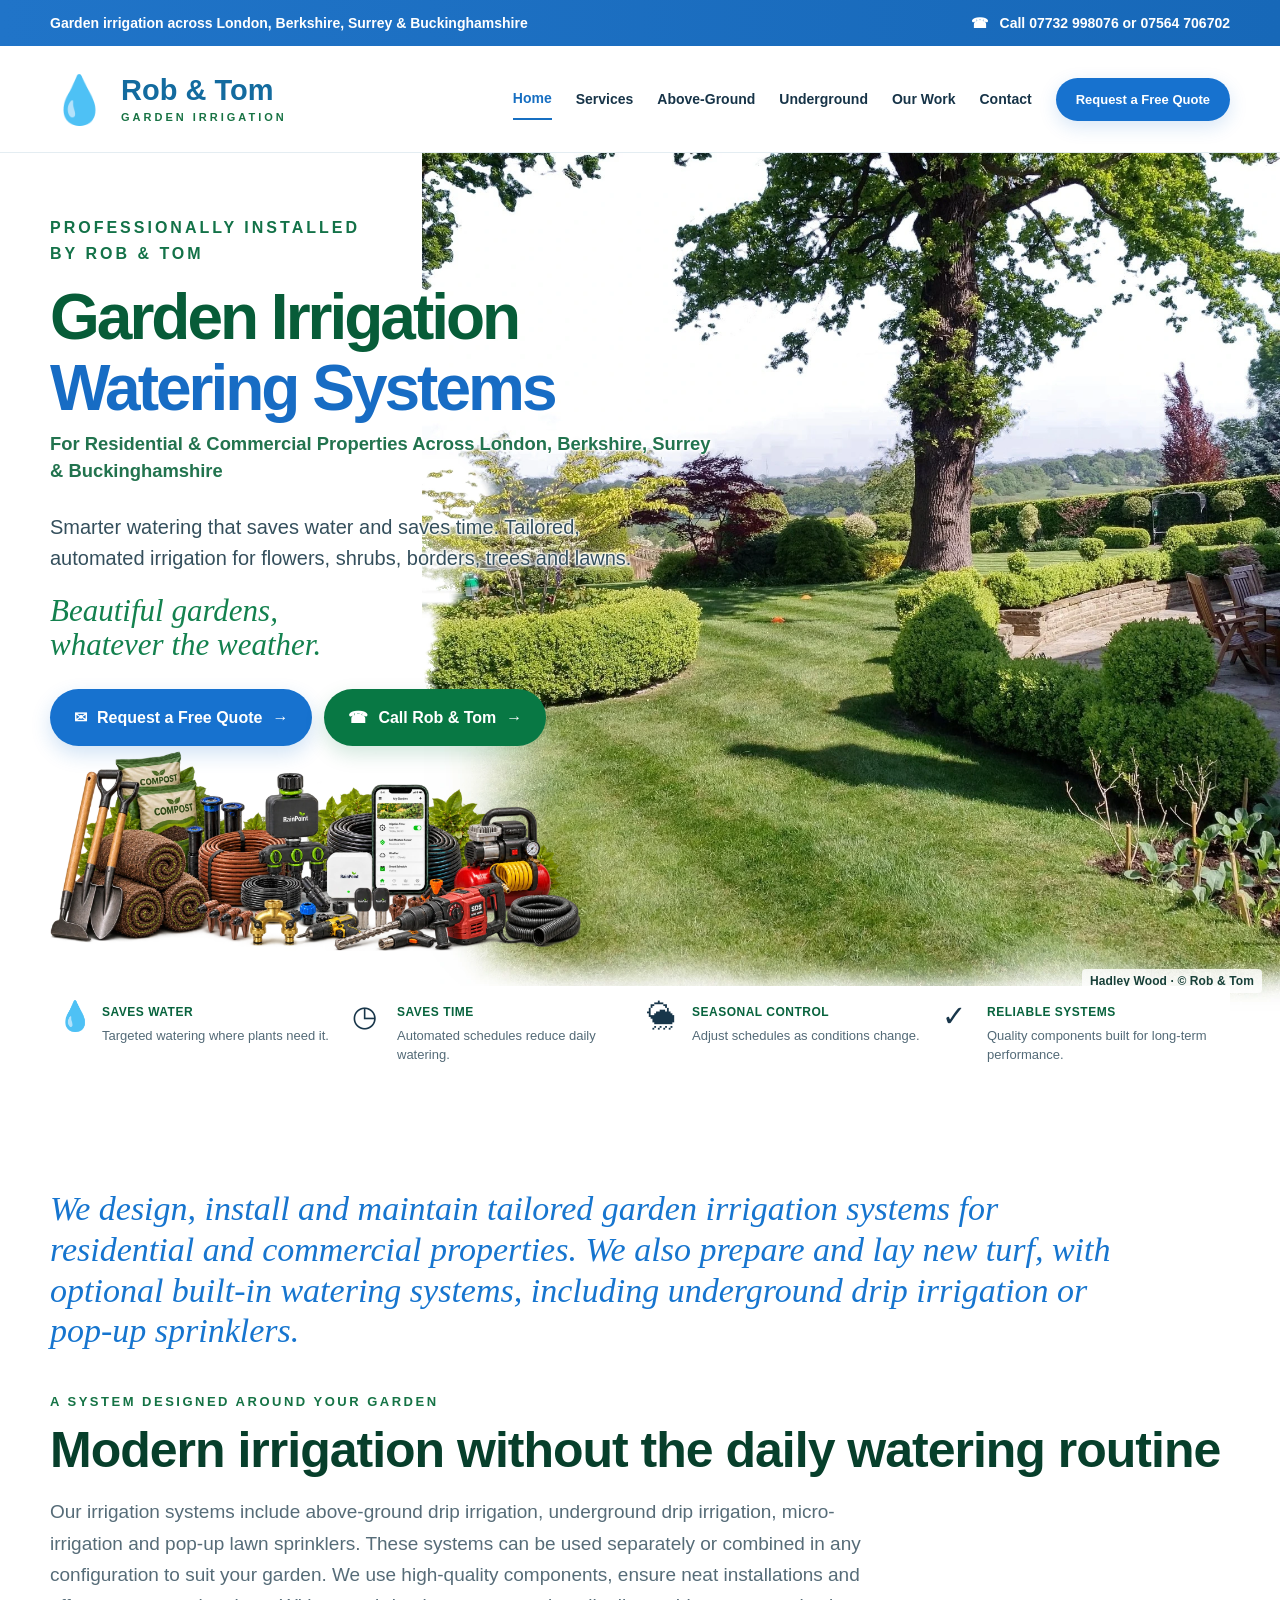
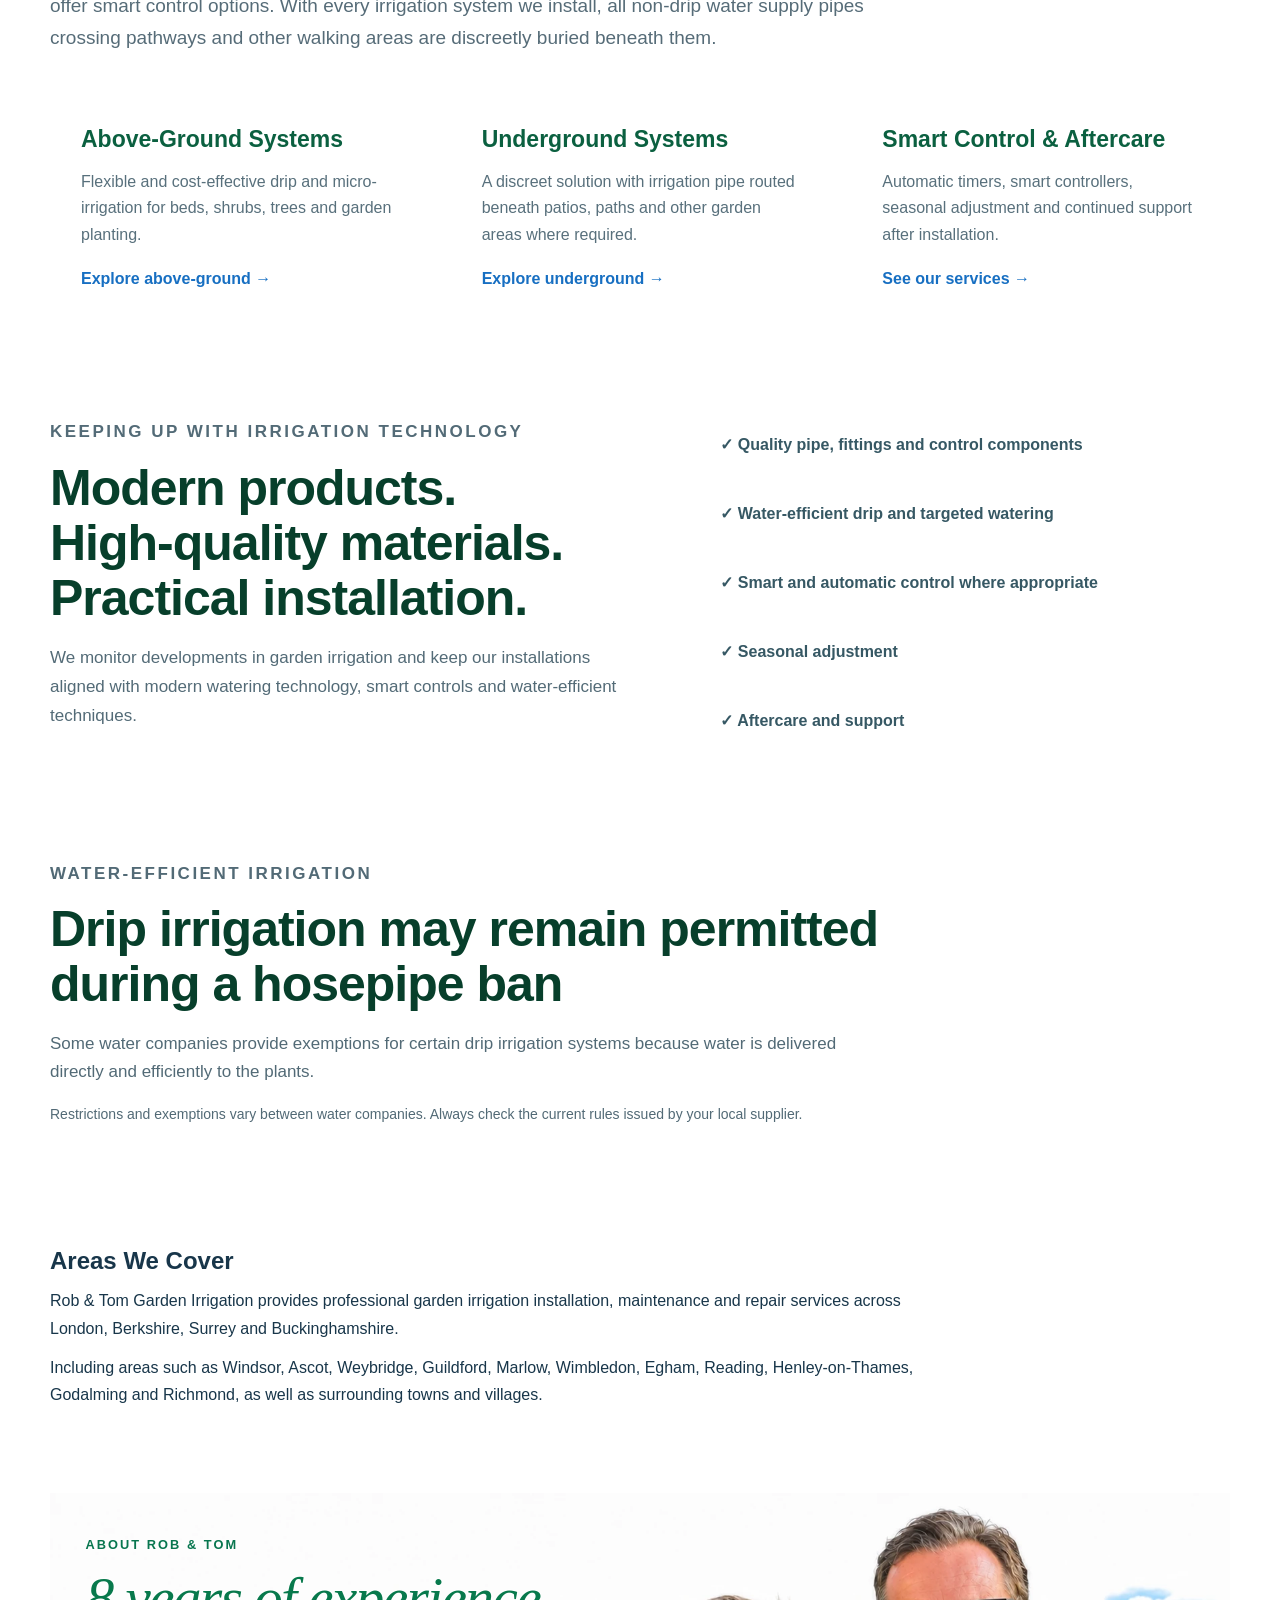
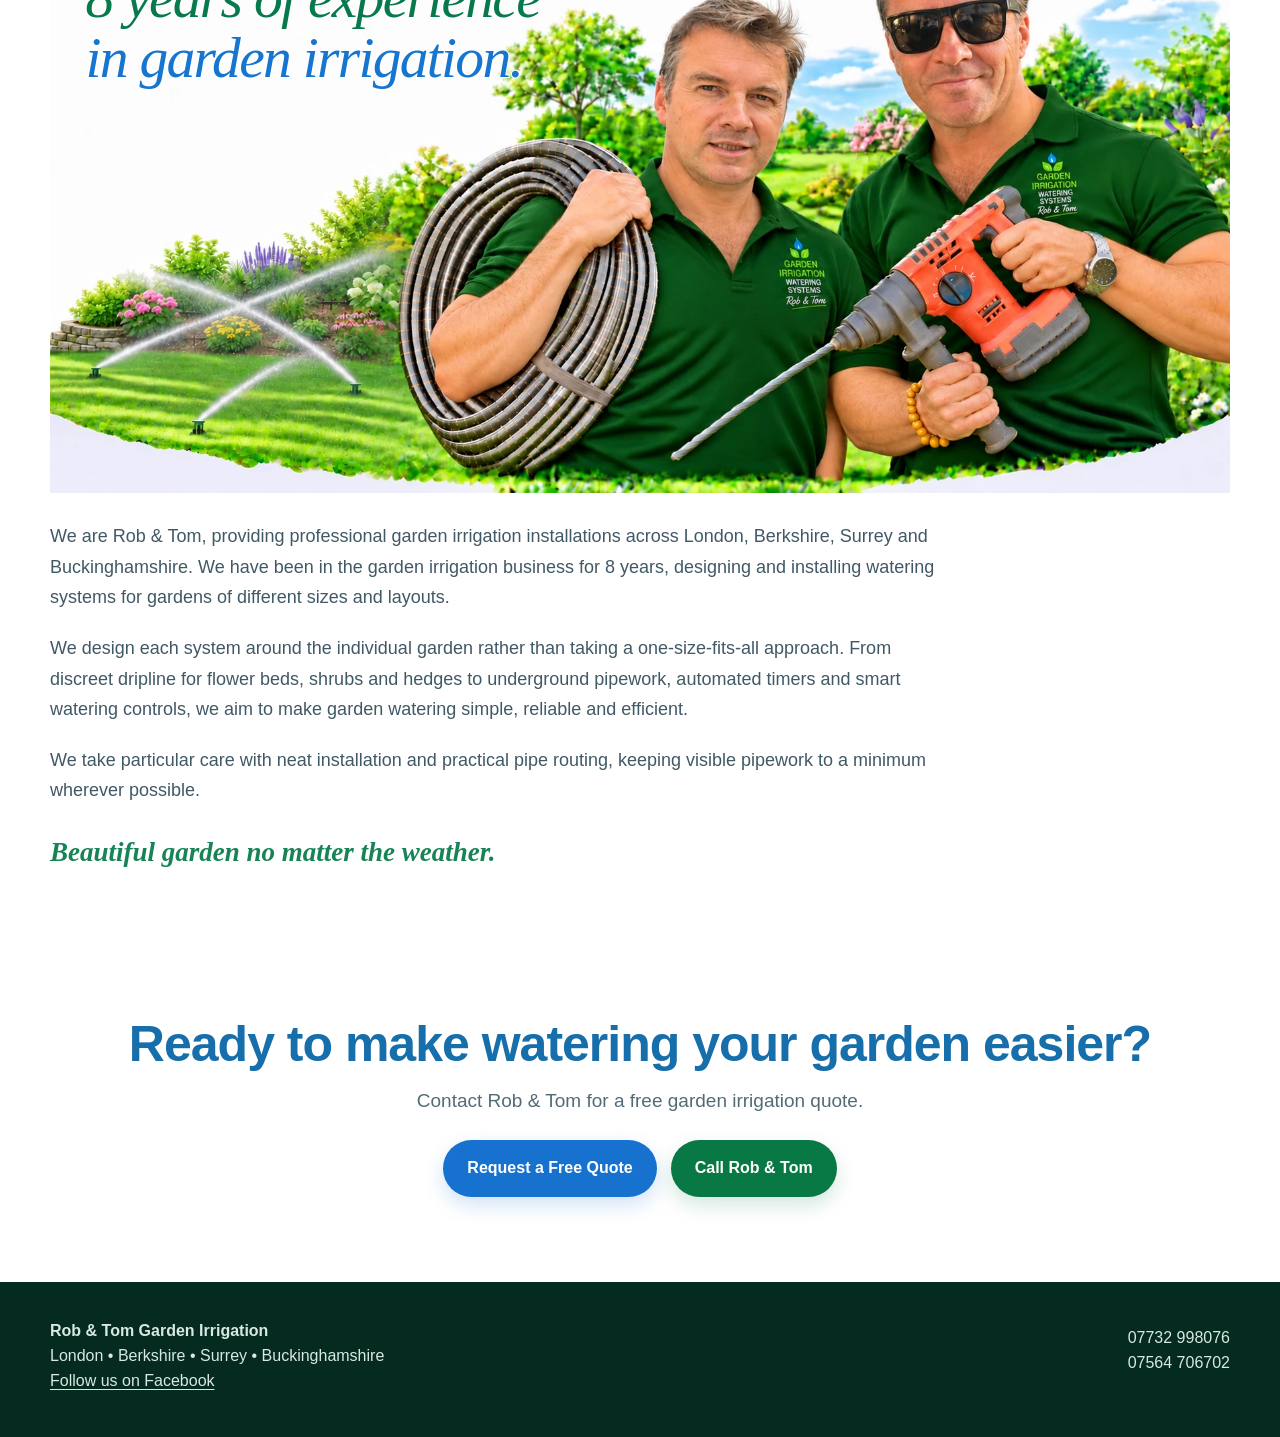
==== commit 1648026c: "Use feathered Hadley Wood photo and refine hero layouts" ====
--- a/index.html
+++ b/index.html
@@ -46,7 +46,7 @@
 }
 </style>
 <link rel="stylesheet" href="section-cleanup.css?v=20261116">
-<link rel="stylesheet" href="homepage-tree-hero.css?v=20261122-hadley-wood">
+<link rel="stylesheet" href="homepage-tree-hero.css?v=20261123-hadley-wood">
 </head>
 
 
--- a/homepage-tree-hero.css
+++ b/homepage-tree-hero.css
@@ -1,6 +1,6 @@
 /* Real garden photograph with its tree extending above the compact garden crop. */
 .hero-garden {
-  background-image: url("images/homepage-hadley-wood-garden.jpg") !important;
+  background-image: url("images/homepage-hadley-wood-soft-edge.webp") !important;
   z-index: 2 !important;
 }
 .hero-layout { position: relative; z-index: 3; }
@@ -142,7 +142,8 @@
     flex-direction: column !important;
     align-items: flex-start !important;
     gap: 10px !important;
-    transform: translateY(-50px) !important;
+    margin-top: 32px !important;
+    transform: none !important;
   }
 }
 
@@ -183,7 +184,7 @@
   }
 
   .hero > .hero-equipment {
-    bottom: 0 !important;
+    bottom: 42px !important;
   }
 }
 
@@ -210,3 +211,16 @@
     padding-top: 20px !important;
   }
 }
+
+/* Give the square garden photo more room on wider screens without stretching it. */
+@media screen and (min-width: 901px) and (orientation: landscape) {
+  .hero-garden {
+    bottom: -100px !important;
+  }
+}
+
+@media screen and (min-width: 561px) and (max-width: 1024px) and (orientation: portrait) {
+  .hero-garden {
+    top: 375px !important;
+  }
+}
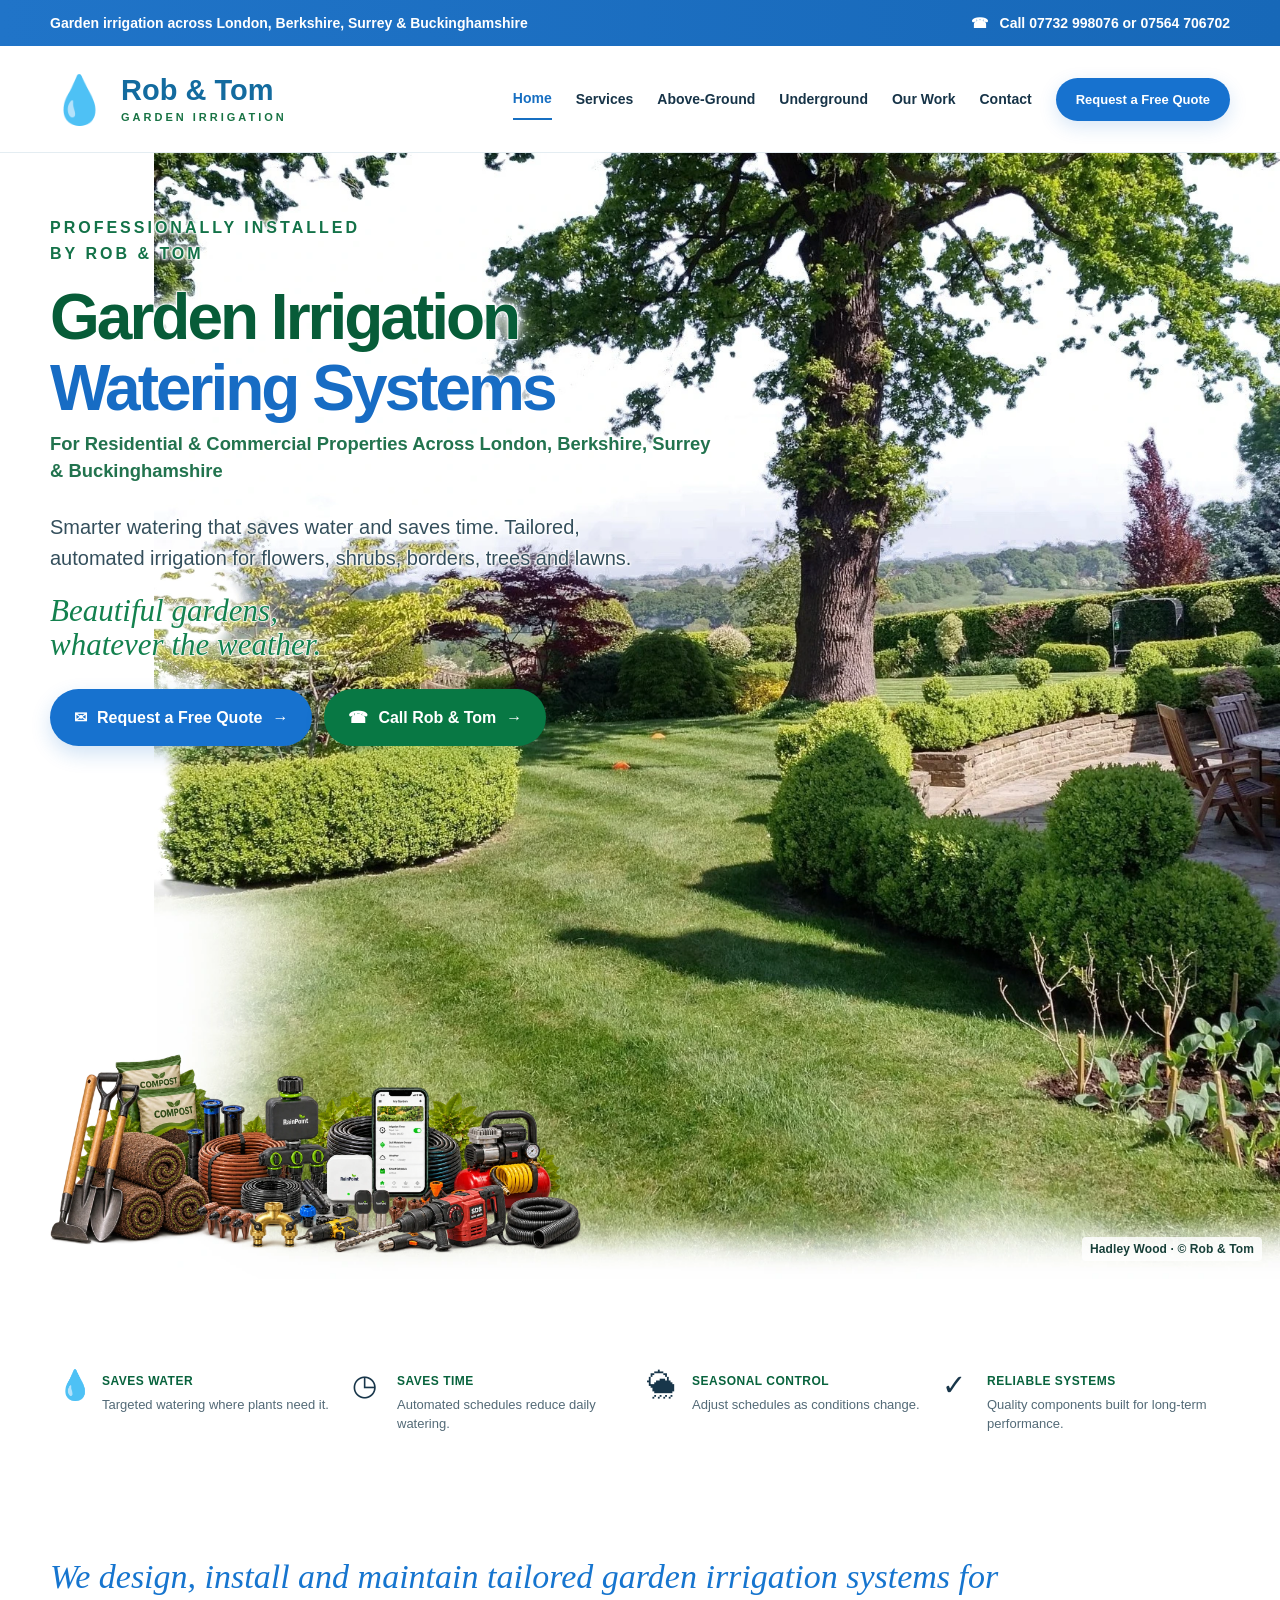
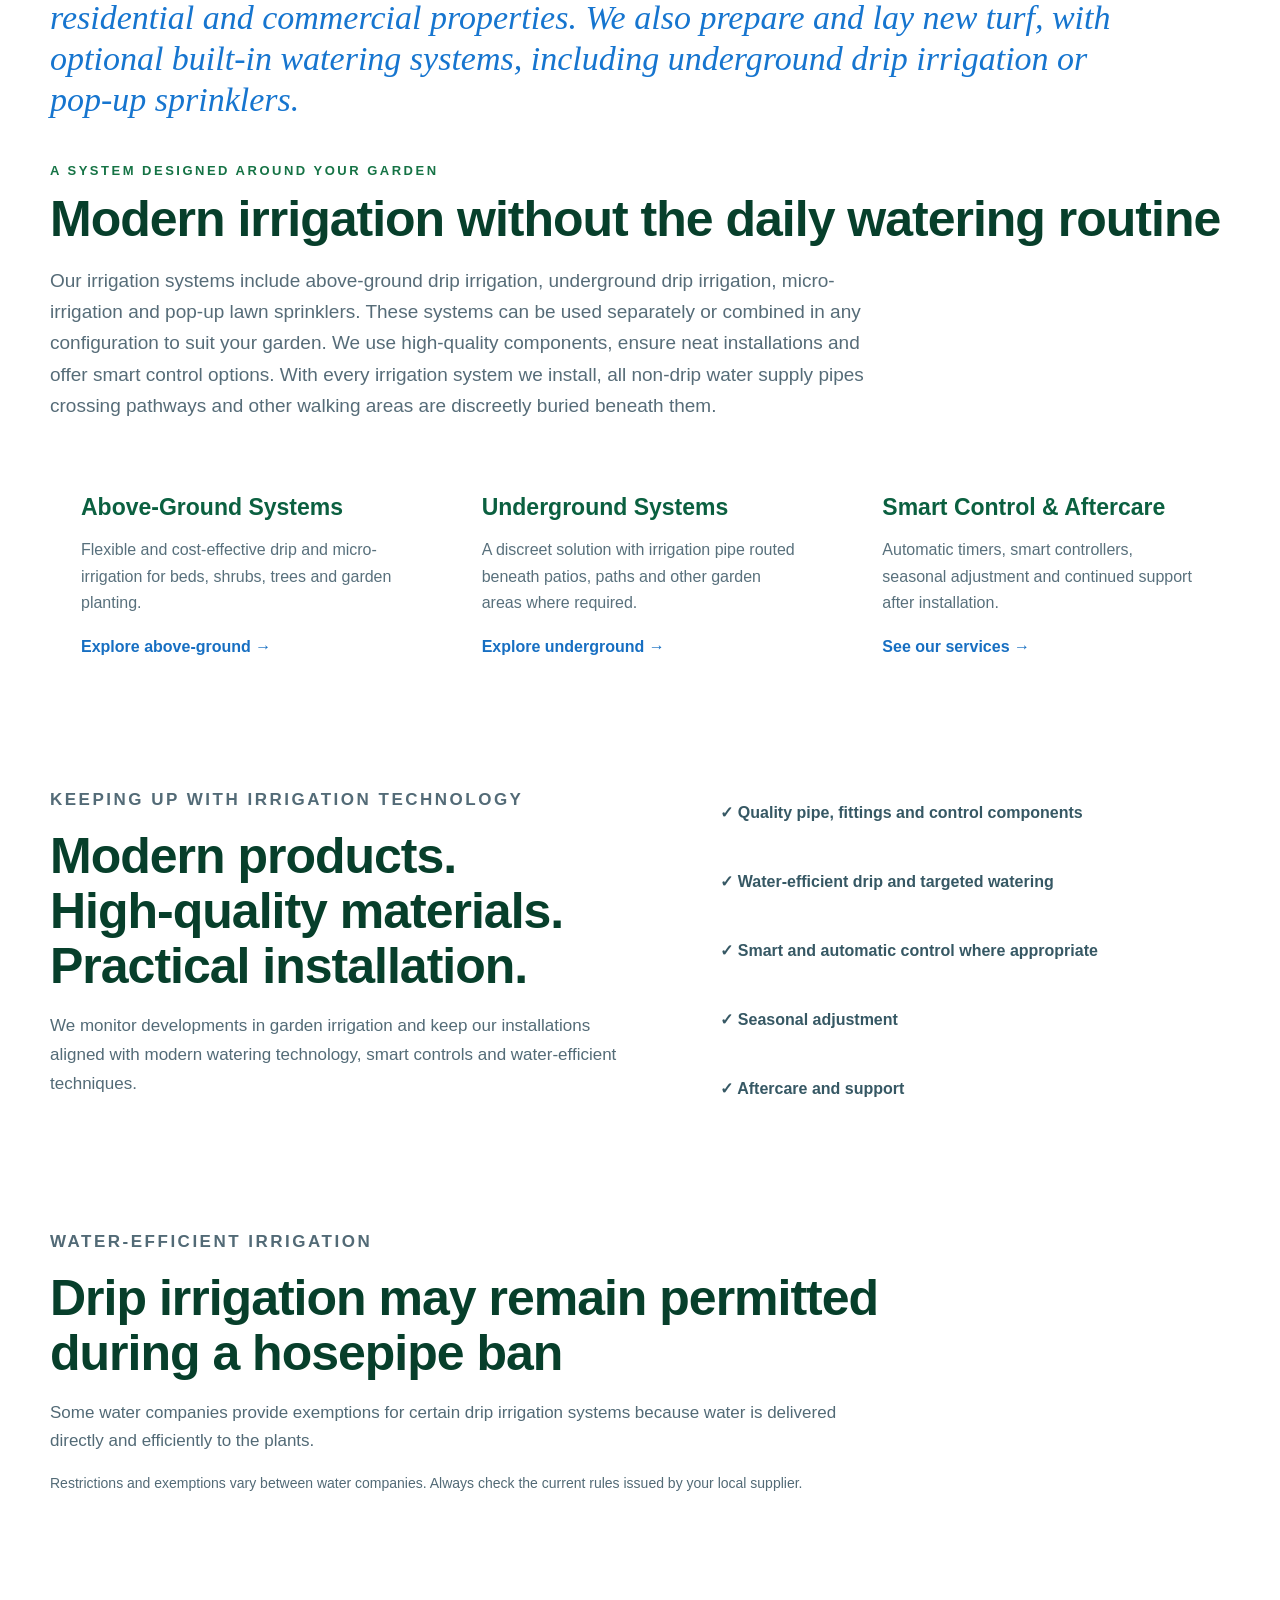
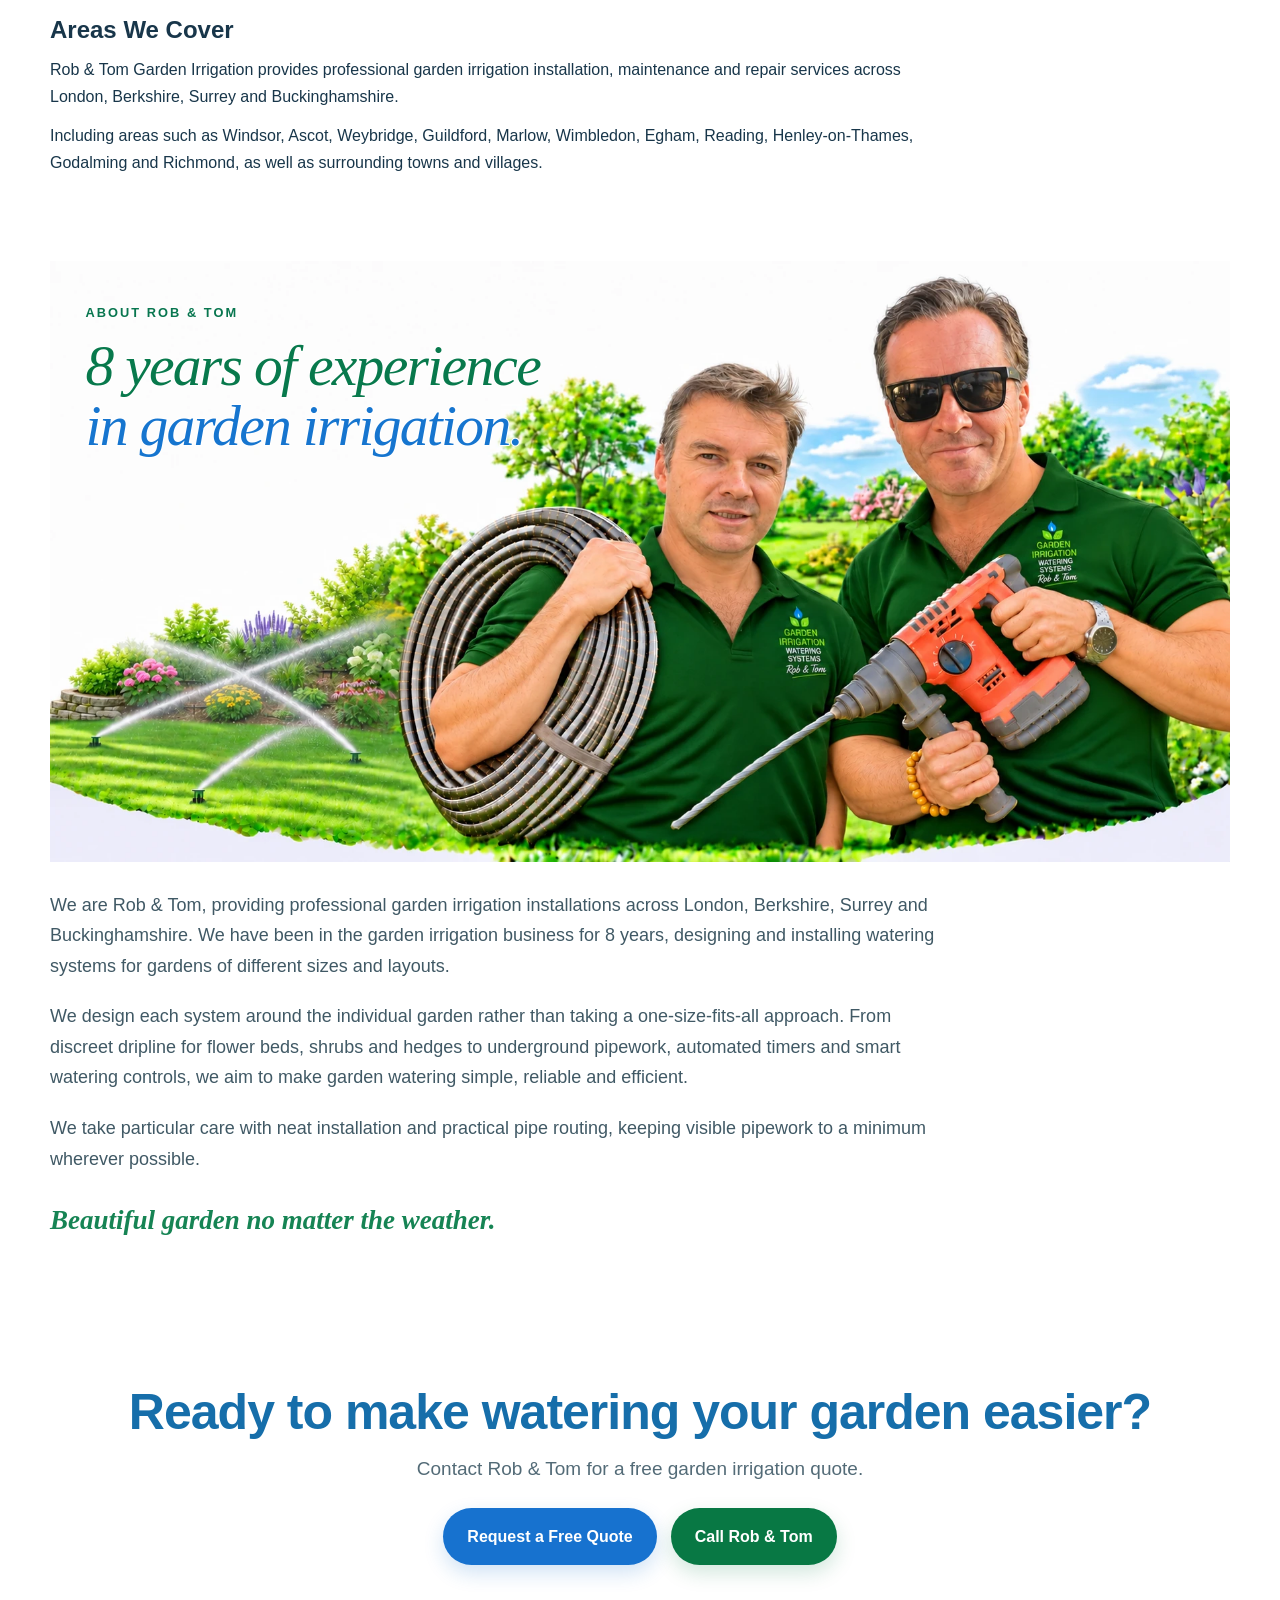
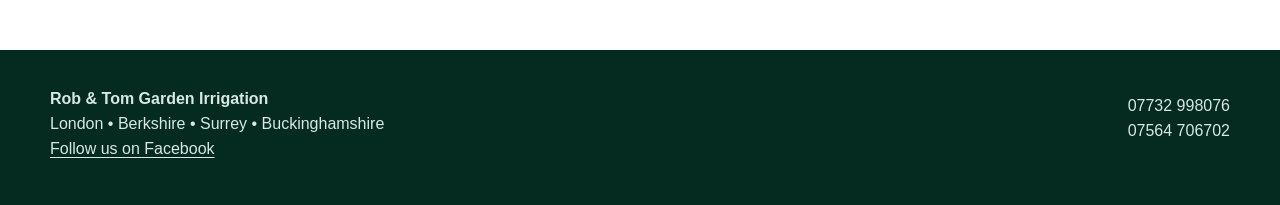
==== commit c7e7ac8f: "Bring desktop and tablet garden hero forward and lift mobile equipment" ====
--- a/index.html
+++ b/index.html
@@ -46,7 +46,7 @@
 }
 </style>
 <link rel="stylesheet" href="section-cleanup.css?v=20261116">
-<link rel="stylesheet" href="homepage-tree-hero.css?v=20261123-hadley-wood">
+<link rel="stylesheet" href="homepage-tree-hero.css?v=20261123-hero-layout">
 </head>
 
 
--- a/homepage-tree-hero.css
+++ b/homepage-tree-hero.css
@@ -184,17 +184,9 @@
   }
 
   .hero > .hero-equipment {
-    bottom: 42px !important;
-  }
-}
-
-/* Desktop landscape: align the equipment's left edge with the hero copy and let it run over the garden. */
-@media screen and (min-width: 1201px) and (orientation: landscape) {
-  .hero > .hero-equipment {
-    left: max(20px, calc((100vw - 1180px) / 2)) !important;
-  }
-}
-
+    bottom: 88px !important;
+  }
+}
 
 /* Mobile portrait: remove the benefits panel and close the gap below the hero. */
 @media screen and (max-width: 560px) and (orientation: portrait) {
@@ -212,15 +204,41 @@
   }
 }
 
-/* Give the square garden photo more room on wider screens without stretching it. */
-@media screen and (min-width: 901px) and (orientation: landscape) {
+/* Give the garden extra room in tablet landscape. */
+@media screen and (min-width: 901px) and (max-width: 1200px) and (orientation: landscape) {
   .hero-garden {
     bottom: -100px !important;
   }
 }
 
 @media screen and (min-width: 561px) and (max-width: 1024px) and (orientation: portrait) {
-  .hero-garden {
-    top: 375px !important;
-  }
-}
+  .hero {
+    min-height: calc(375px + 100vw - 20px);
+  }
+
+  .hero-garden {
+    inset: 375px 0 auto 20px !important;
+    aspect-ratio: 1;
+    background-size: 100% auto !important;
+    background-position: left top !important;
+  }
+}
+
+/* Keep the full photograph behind the desktop copy and let the equipment sit over the lawn. */
+@media screen and (min-width: 1201px) and (orientation: landscape) {
+  .hero {
+    --garden-width: min(88vw, 1240px);
+    min-height: var(--garden-width);
+  }
+
+  .hero-garden {
+    inset: 0 max(0px, calc((100vw - 1540px) / 2)) 0 auto !important;
+    width: var(--garden-width);
+    background-position: right top !important;
+  }
+
+  .hero > .hero-equipment {
+    left: max(20px, calc((100vw - 1180px) / 2)) !important;
+    bottom: 26px !important;
+  }
+}
